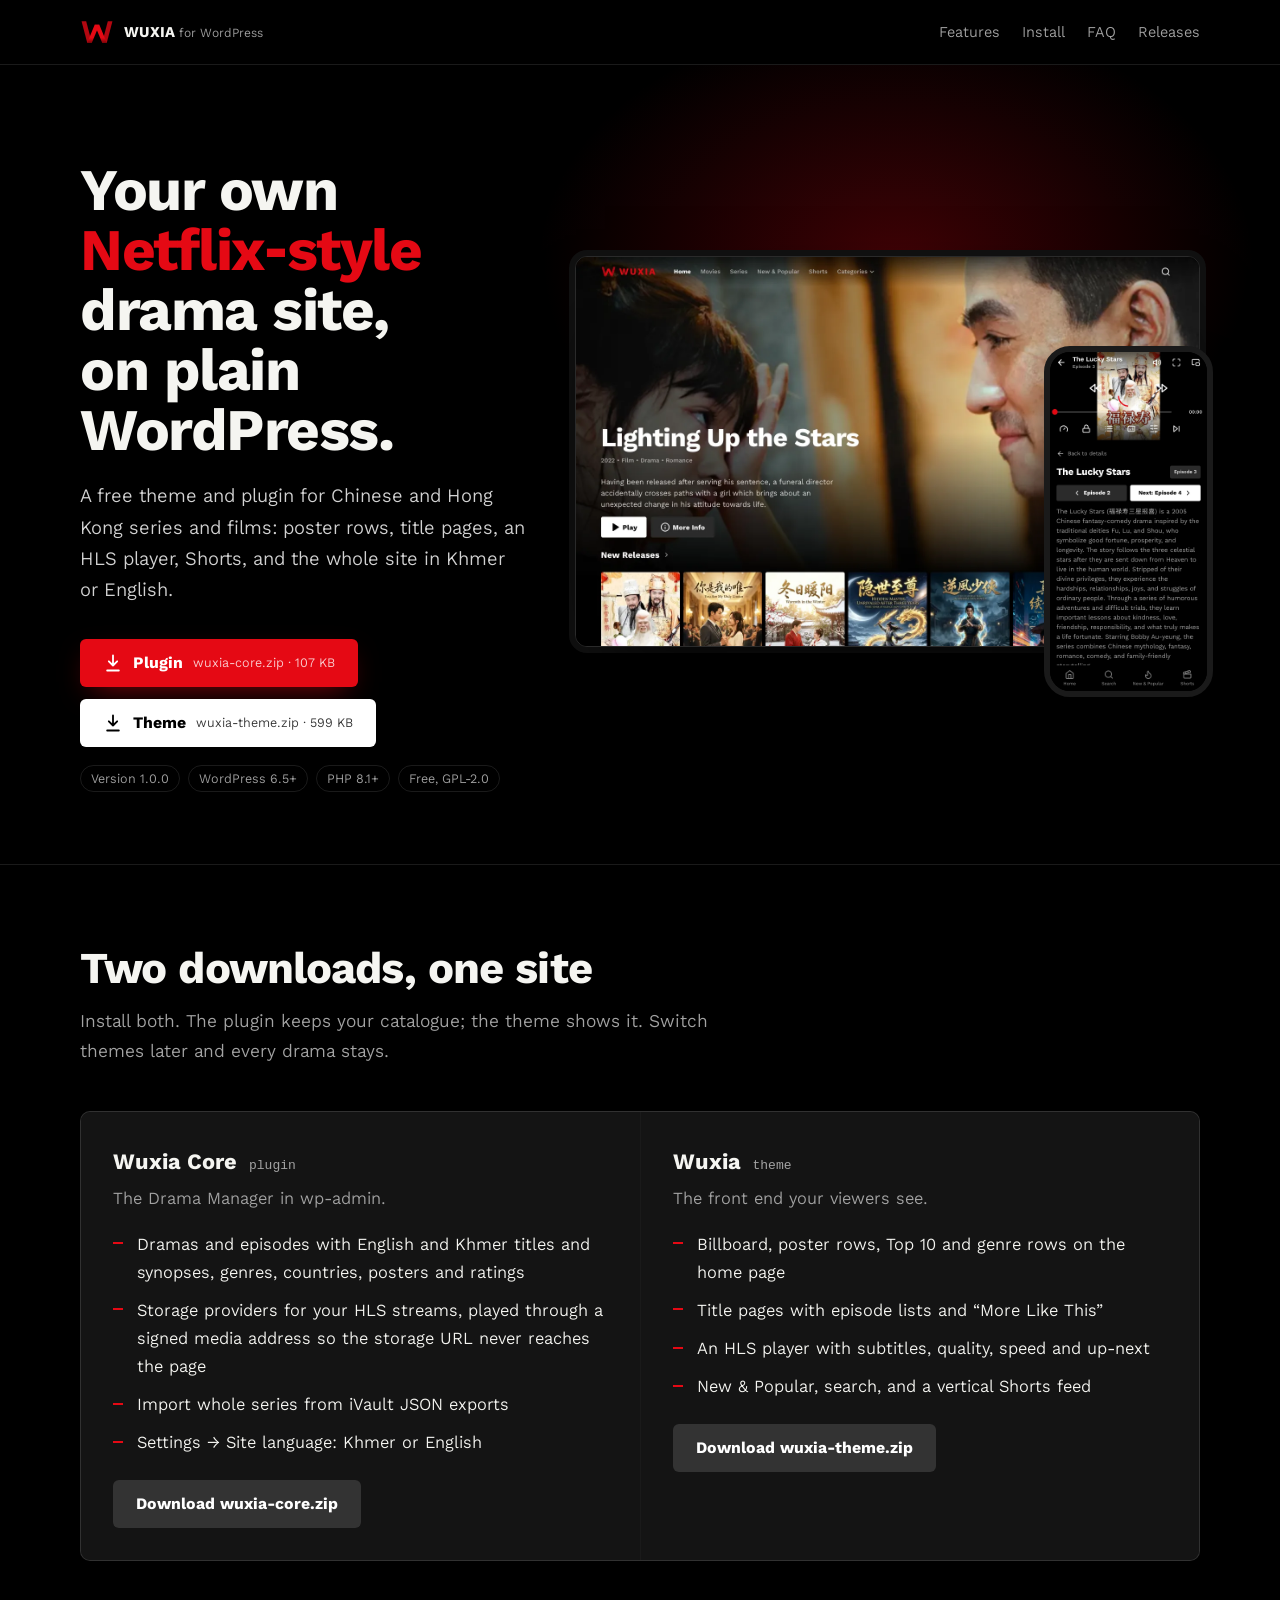
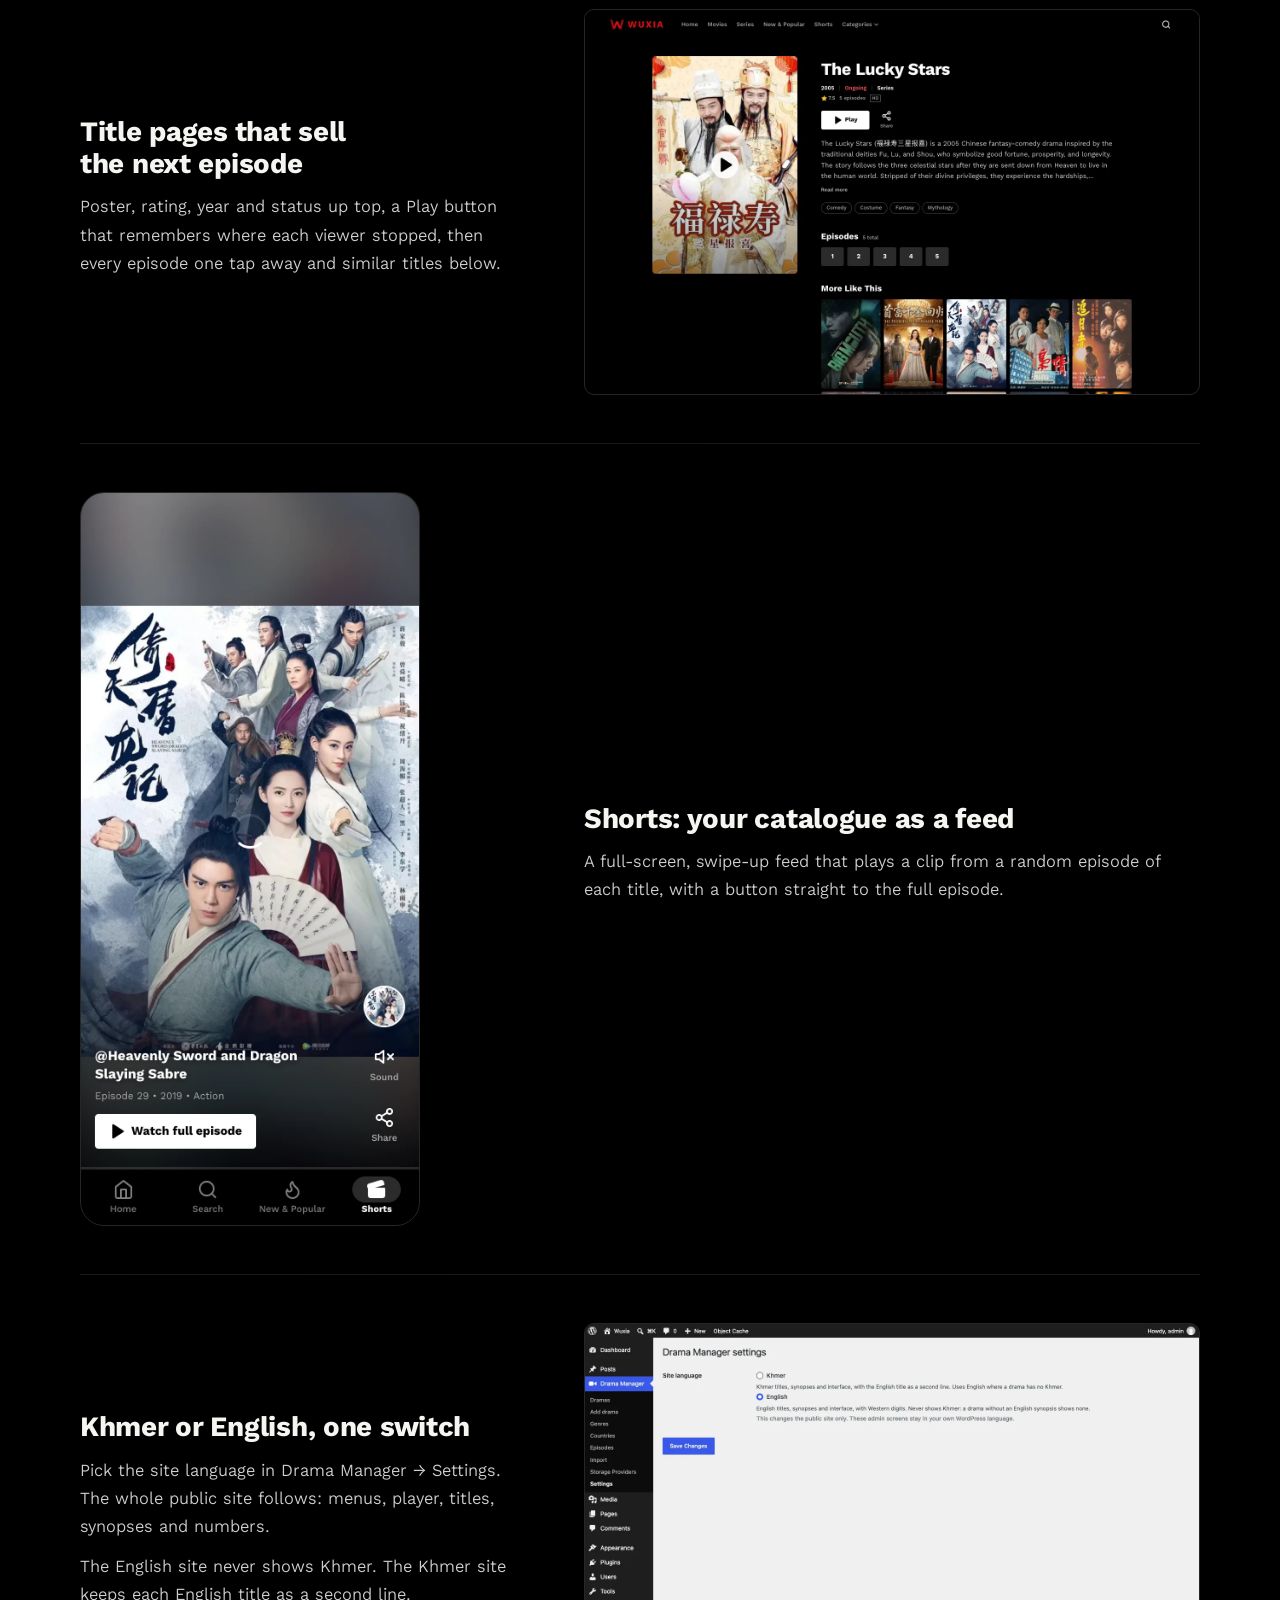
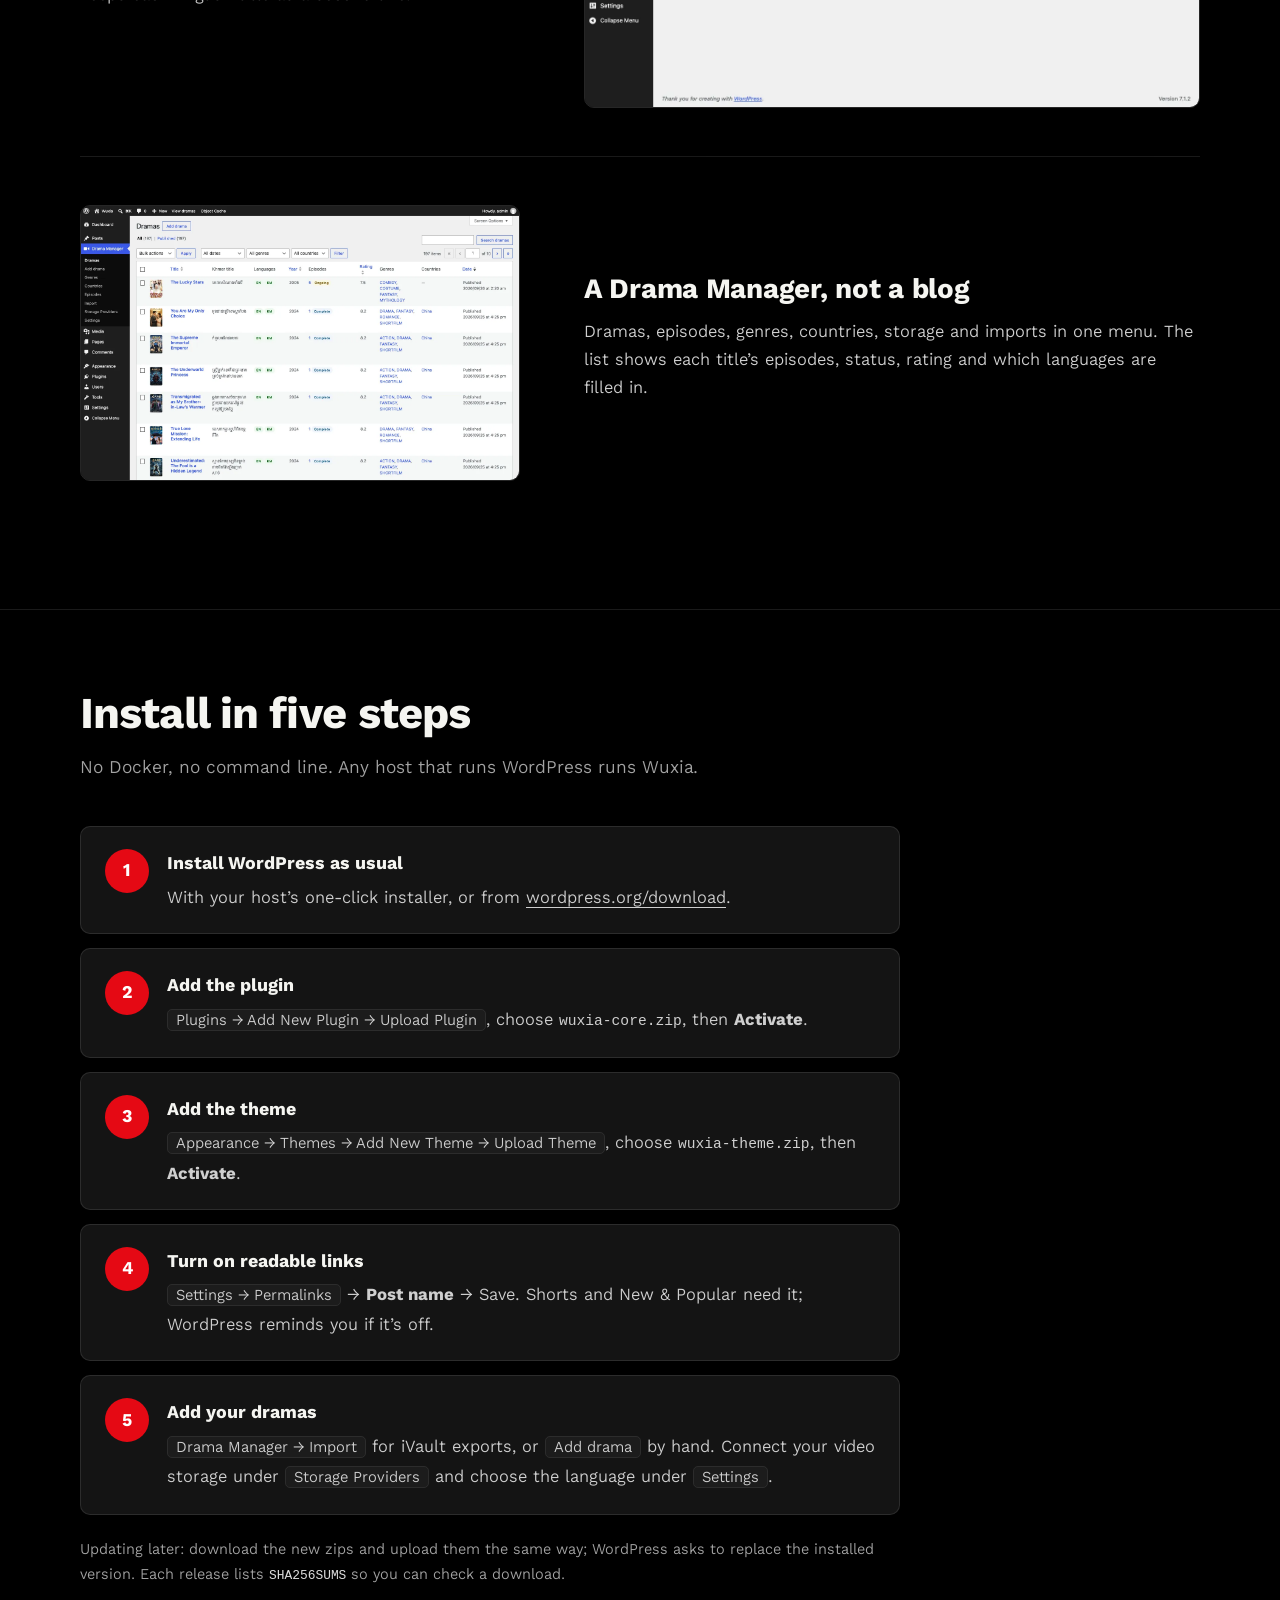
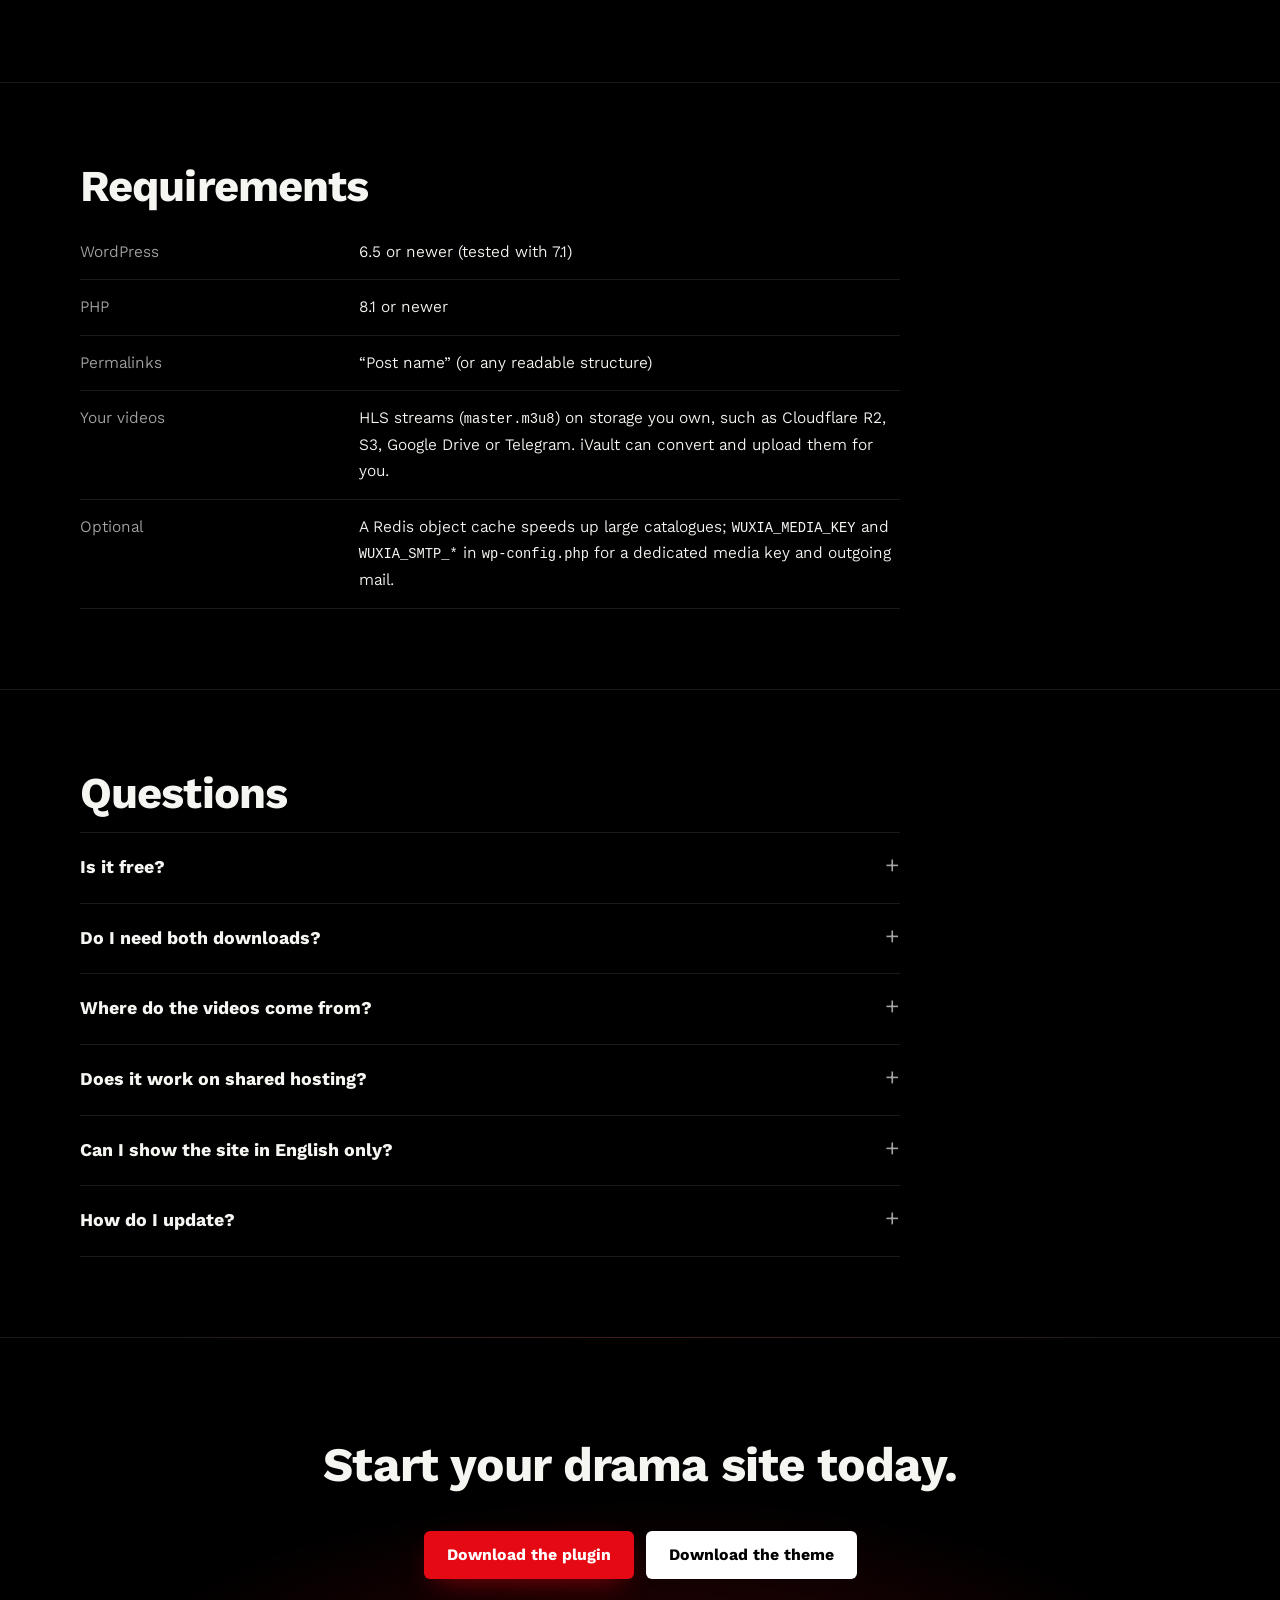
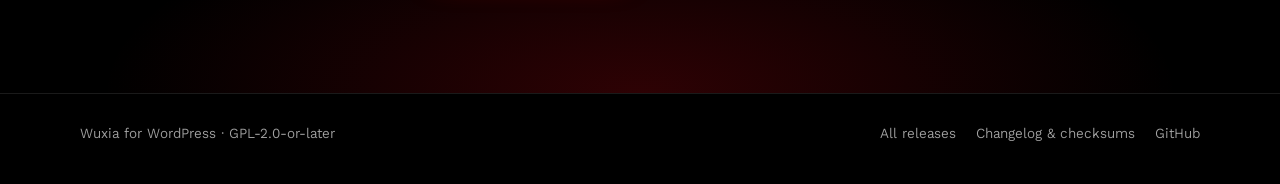
==== index.html @ b103cc9f "Wuxia for WordPress: website and README A GitHub Pages site for downloading the Wuxia theme and the " ====
<!doctype html>
<html lang="en">
<head>
  <meta charset="utf-8">
  <meta name="viewport" content="width=device-width, initial-scale=1">
  <title>Wuxia for WordPress: a Netflix-style drama site, free</title>
  <meta name="description" content="A free WordPress theme and plugin for a Netflix-style site of Chinese and Hong Kong series and films: poster rows, title pages, an HLS player, Shorts, and Khmer or English. Install WordPress as usual, upload two zips.">
  <link rel="canonical" href="https://wuxia-kh.github.io/wuxia-press-published-/">
  <link rel="icon" href="favicon.svg" type="image/svg+xml">
  <meta name="theme-color" content="#000000">
  <meta property="og:type" content="website">
  <meta property="og:title" content="Wuxia for WordPress">
  <meta property="og:description" content="A free theme and plugin for a Netflix-style drama site on plain WordPress, in Khmer or English.">
  <meta property="og:url" content="https://wuxia-kh.github.io/wuxia-press-published-/">
  <meta property="og:image" content="https://wuxia-kh.github.io/wuxia-press-published-/assets/img/og.png">
  <meta property="og:image:width" content="1200">
  <meta property="og:image:height" content="630">
  <meta name="twitter:card" content="summary_large_image">
  <link rel="preload" href="assets/fonts/KantumruyPro-Variable.ttf" as="font" type="font/ttf" crossorigin>
  <link rel="stylesheet" href="assets/site.css">
</head>
<body>
  <header class="top">
    <div class="wrap">
      <a class="brand" href="./"><img src="assets/img/mark.svg" alt="" width="34" height="26"><span>WUXIA <small>for WordPress</small></span></a>
      <nav class="menu" aria-label="Page">
        <a class="wide" href="#features">Features</a>
        <a href="#install">Install</a>
        <a class="wide" href="#faq">FAQ</a>
        <a href="https://github.com/Wuxia-KH/wuxia-press-published-/releases">Releases</a>
      </nav>
    </div>
  </header>

  <main>
    <section class="hero">
      <div class="wrap">
        <div>
          <h1>Your own <em>Netflix‑style</em> drama site, on plain WordPress.</h1>
          <p class="lede">A free theme and plugin for Chinese and Hong Kong series and films: poster rows, title pages, an HLS player, Shorts, and the whole site in Khmer or English.</p>
          <div class="downloads">
            <a class="btn btn-red" href="https://github.com/Wuxia-KH/wuxia-press-published-/releases/latest/download/wuxia-core.zip">
              <svg viewBox="0 0 24 24" fill="none" stroke="currentColor" stroke-width="2.2" stroke-linecap="round" stroke-linejoin="round" aria-hidden="true"><path d="M12 3v12m-5-5 5 5 5-5M5 21h14"/></svg>
              Plugin <small>wuxia-core.zip · 107 KB</small>
            </a>
            <a class="btn btn-white" href="https://github.com/Wuxia-KH/wuxia-press-published-/releases/latest/download/wuxia-theme.zip">
              <svg viewBox="0 0 24 24" fill="none" stroke="currentColor" stroke-width="2.2" stroke-linecap="round" stroke-linejoin="round" aria-hidden="true"><path d="M12 3v12m-5-5 5 5 5-5M5 21h14"/></svg>
              Theme <small>wuxia-theme.zip · 599 KB</small>
            </a>
          </div>
          <ul class="facts">
            <li>Version 1.0.0</li>
            <li>WordPress 6.5+</li>
            <li>PHP 8.1+</li>
            <li>Free, GPL-2.0</li>
          </ul>
        </div>
        <div class="stage">
          <div class="screen"><img src="assets/img/home.webp" width="1440" height="900" alt="The Wuxia home page: a billboard for Lighting Up the Stars above a row of new releases."></div>
          <div class="phone"><img src="assets/img/watch.webp" width="780" height="1688" alt="The episode page on a phone: the player, Episode 3, and next-episode buttons."></div>
        </div>
      </div>
    </section>

    <section class="section" id="features">
      <div class="wrap">
        <h2>Two downloads, one site</h2>
        <p class="intro">Install both. The plugin keeps your catalogue; the theme shows it. Switch themes later and every drama stays.</p>
        <div class="box">
          <div class="pkg">
            <h3>Wuxia Core <code>plugin</code></h3>
            <p>The Drama Manager in wp-admin.</p>
            <ul>
              <li>Dramas and episodes with English and Khmer titles and synopses, genres, countries, posters and ratings</li>
              <li>Storage providers for your HLS streams, played through a signed media address so the storage URL never reaches the page</li>
              <li>Import whole series from iVault JSON exports</li>
              <li>Settings → Site language: Khmer or English</li>
            </ul>
            <a class="btn btn-ghost" href="https://github.com/Wuxia-KH/wuxia-press-published-/releases/latest/download/wuxia-core.zip">Download wuxia-core.zip</a>
          </div>
          <div class="pkg">
            <h3>Wuxia <code>theme</code></h3>
            <p>The front end your viewers see.</p>
            <ul>
              <li>Billboard, poster rows, Top 10 and genre rows on the home page</li>
              <li>Title pages with episode lists and “More Like This”</li>
              <li>An HLS player with subtitles, quality, speed and up-next</li>
              <li>New &amp; Popular, search, and a vertical Shorts feed</li>
            </ul>
            <a class="btn btn-ghost" href="https://github.com/Wuxia-KH/wuxia-press-published-/releases/latest/download/wuxia-theme.zip">Download wuxia-theme.zip</a>
          </div>
        </div>

        <div class="feature">
          <div>
            <h3>Title pages that sell the next episode</h3>
            <p>Poster, rating, year and status up top, a Play button that remembers where each viewer stopped, then every episode one tap away and similar titles below.</p>
          </div>
          <figure class="shot" style="margin:0"><img src="assets/img/title.webp" width="1440" height="900" loading="lazy" alt="A title page for The Lucky Stars: poster, Play, synopsis, genre tags and five episodes."></figure>
        </div>

        <div class="feature flip">
          <div>
            <h3>Shorts: your catalogue as a feed</h3>
            <p>A full-screen, swipe-up feed that plays a clip from a random episode of each title, with a button straight to the full episode.</p>
          </div>
          <figure class="shot tall" style="margin:0"><img src="assets/img/shorts.webp" width="780" height="1688" loading="lazy" alt="The Shorts feed on a phone, playing Heavenly Sword and Dragon Slaying Sabre, Episode 29."></figure>
        </div>

        <div class="feature">
          <div>
            <h3>Khmer or English, one switch</h3>
            <p>Pick the site language in Drama Manager → Settings. The whole public site follows: menus, player, titles, synopses and numbers.</p>
            <p>The English site never shows Khmer. The Khmer site keeps each English title as a second line.</p>
          </div>
          <figure class="shot" style="margin:0"><img src="assets/img/admin-settings.webp" width="1440" height="900" loading="lazy" alt="Drama Manager settings with a Site language choice of Khmer or English."></figure>
        </div>

        <div class="feature flip">
          <div>
            <h3>A Drama Manager, not a blog</h3>
            <p>Dramas, episodes, genres, countries, storage and imports in one menu. The list shows each title’s episodes, status, rating and which languages are filled in.</p>
          </div>
          <figure class="shot" style="margin:0"><img src="assets/img/admin-dramas.webp" width="1440" height="900" loading="lazy" alt="The Dramas list in wp-admin with posters, Khmer titles, language badges, episode counts and genres."></figure>
        </div>
      </div>
    </section>

    <section class="section" id="install">
      <div class="wrap">
        <h2>Install in five steps</h2>
        <p class="intro">No Docker, no command line. Any host that runs WordPress runs Wuxia.</p>
        <ol class="steps">
          <li><b>Install WordPress as usual</b><p>With your host’s one-click installer, or from <a href="https://wordpress.org/download/">wordpress.org/download</a>.</p></li>
          <li><b>Add the plugin</b><p><span class="path">Plugins → Add New Plugin → Upload Plugin</span>, choose <code>wuxia-core.zip</code>, then <strong>Activate</strong>.</p></li>
          <li><b>Add the theme</b><p><span class="path">Appearance → Themes → Add New Theme → Upload Theme</span>, choose <code>wuxia-theme.zip</code>, then <strong>Activate</strong>.</p></li>
          <li><b>Turn on readable links</b><p><span class="path">Settings → Permalinks</span> → <strong>Post name</strong> → Save. Shorts and New &amp; Popular need it; WordPress reminds you if it’s off.</p></li>
          <li><b>Add your dramas</b><p><span class="path">Drama Manager → Import</span> for iVault exports, or <span class="path">Add drama</span> by hand. Connect your video storage under <span class="path">Storage Providers</span> and choose the language under <span class="path">Settings</span>.</p></li>
        </ol>
        <p class="note">Updating later: download the new zips and upload them the same way; WordPress asks to replace the installed version. Each release lists <code>SHA256SUMS</code> so you can check a download.</p>
      </div>
    </section>

    <section class="section">
      <div class="wrap">
        <h2>Requirements</h2>
        <table class="reqs">
          <tr><th scope="row">WordPress</th><td>6.5 or newer (tested with 7.1)</td></tr>
          <tr><th scope="row">PHP</th><td>8.1 or newer</td></tr>
          <tr><th scope="row">Permalinks</th><td>“Post name” (or any readable structure)</td></tr>
          <tr><th scope="row">Your videos</th><td>HLS streams (<code>master.m3u8</code>) on storage you own, such as Cloudflare R2, S3, Google Drive or Telegram. iVault can convert and upload them for you.</td></tr>
          <tr><th scope="row">Optional</th><td>A Redis object cache speeds up large catalogues; <code>WUXIA_MEDIA_KEY</code> and <code>WUXIA_SMTP_*</code> in <code>wp-config.php</code> for a dedicated media key and outgoing mail.</td></tr>
        </table>
      </div>
    </section>

    <section class="section" id="faq">
      <div class="wrap">
        <h2>Questions</h2>
        <div class="faq">
          <details>
            <summary>Is it free?</summary>
            <div class="a"><p>Yes. The theme and plugin are free software under the GPL, version 2 or later, like WordPress itself. Use them on as many sites as you like.</p></div>
          </details>
          <details>
            <summary>Do I need both downloads?</summary>
            <div class="a"><p>Yes. The plugin holds your dramas and episodes; the theme displays them. The theme runs without the plugin but has nothing to show, and it tells you so in wp-admin.</p></div>
          </details>
          <details>
            <summary>Where do the videos come from?</summary>
            <div class="a"><p>From your own storage. Each episode points at an HLS stream (<code>master.m3u8</code>). The iVault desktop app converts video files and uploads them to R2, S3, Google Drive, Telegram and more, then exports JSON the plugin imports.</p></div>
          </details>
          <details>
            <summary>Does it work on shared hosting?</summary>
            <div class="a"><p>Yes. It was tested on a fresh, standard WordPress 7.1 with no extra configuration: install, import and every page in Khmer and English.</p></div>
          </details>
          <details>
            <summary>Can I show the site in English only?</summary>
            <div class="a"><p>Yes. Choose English in Drama Manager → Settings. Titles and synopses come from each drama’s English fields, and no Khmer is shown anywhere on the public site.</p></div>
          </details>
          <details>
            <summary>How do I update?</summary>
            <div class="a"><p>Download the latest zips from this page and upload them again; WordPress offers to replace the current version. Your dramas, episodes and settings stay.</p></div>
          </details>
        </div>
      </div>
    </section>

    <section class="final">
      <div class="wrap">
        <h2>Start your drama site today.</h2>
        <div class="downloads">
          <a class="btn btn-red" href="https://github.com/Wuxia-KH/wuxia-press-published-/releases/latest/download/wuxia-core.zip">Download the plugin</a>
          <a class="btn btn-white" href="https://github.com/Wuxia-KH/wuxia-press-published-/releases/latest/download/wuxia-theme.zip">Download the theme</a>
        </div>
      </div>
    </section>
  </main>

  <footer>
    <div class="wrap">
      <span>Wuxia for WordPress · GPL-2.0-or-later</span>
      <nav aria-label="Footer">
        <a href="https://github.com/Wuxia-KH/wuxia-press-published-/releases">All releases</a>
        <a href="https://github.com/Wuxia-KH/wuxia-press-published-/releases/latest">Changelog &amp; checksums</a>
        <a href="https://github.com/Wuxia-KH/wuxia-press-published-">GitHub</a>
      </nav>
    </div>
  </footer>
</body>
</html>
---- assets/site.css ----
/* Wuxia for WordPress. The theme's own world: black, Netflix red, the ribbon
   W, Kantumruy Pro. Tokens mirror wuxia-theme/tokens.css. */

@font-face {
  font-family: "Kantumruy Pro";
  src: url("fonts/KantumruyPro-Variable.ttf") format("truetype");
  font-weight: 100 900;
  font-display: swap;
}

:root {
  --bg: #000;
  --surface: #141414;
  --surface-2: #1c1c1c;
  --line: rgba(255, 255, 255, 0.1);
  --text: #f5f5f1;
  --muted: #a3a3a3;
  --red: #e50914;
  --red-deep: #b20710;
  --red-text: #ff4d55;
  --radius: 10px;
  --font: "Kantumruy Pro", system-ui, -apple-system, "Segoe UI", sans-serif;
  --mono: ui-monospace, SFMono-Regular, Menlo, Consolas, monospace;
  --ease-out: cubic-bezier(0.16, 1, 0.3, 1);
  color-scheme: dark;
}

*, *::before, *::after { box-sizing: border-box; }
html { -webkit-text-size-adjust: 100%; scroll-padding-top: 76px; scrollbar-color: #3a3a3a transparent; }
body { margin: 0; background: var(--bg); color: var(--text); font: 400 17px/1.65 var(--font); -webkit-font-smoothing: antialiased; }
::selection { background: rgba(229, 9, 20, 0.45); color: #fff; }
:focus-visible { outline: 2px solid #fff; outline-offset: 3px; border-radius: 4px; }
a { color: inherit; text-underline-offset: 4px; }
img { display: block; max-width: 100%; height: auto; }
h1, h2, h3 { text-wrap: balance; margin: 0; }
p { text-wrap: pretty; }
code, kbd { font-family: var(--mono); font-size: 0.86em; }
.tabular { font-variant-numeric: tabular-nums; }

.wrap { width: 100%; max-width: 1200px; margin: 0 auto; padding: 0 20px; }
@media (min-width: 900px) { .wrap { padding: 0 40px; } }

/* ---------- header ---------- */
.top {
  position: sticky; top: 0; z-index: 20;
  background: linear-gradient(to bottom, rgba(0, 0, 0, 0.92), rgba(0, 0, 0, 0.72));
  backdrop-filter: blur(10px);
  border-bottom: 1px solid var(--line);
}
.top .wrap { display: flex; align-items: center; gap: 28px; height: 64px; }
.brand { display: inline-flex; align-items: center; gap: 10px; text-decoration: none; font-weight: 700; letter-spacing: 0.02em; }
.brand img { width: 34px; height: 26px; }
.brand span { font-size: 15px; }
.brand small { font-weight: 400; color: var(--muted); letter-spacing: 0; }
.menu { display: flex; gap: 22px; margin-left: auto; font-size: 15px; }
.menu a { color: var(--muted); text-decoration: none; transition: color 150ms; }
.menu a:hover { color: var(--text); }
@media (max-width: 720px) { .menu .wide { display: none; } .brand small { display: none; } }

/* ---------- buttons ---------- */
.btn {
  display: inline-flex; align-items: center; gap: 10px;
  min-height: 48px; padding: 0 22px; border-radius: 6px;
  font: 700 16px/1 var(--font); text-decoration: none; white-space: nowrap;
  border: 1px solid transparent; transition: background-color 150ms, border-color 150ms, transform 150ms var(--ease-out);
}
.btn:active { transform: scale(0.98); }
.btn svg { width: 20px; height: 20px; flex: none; }
.btn-red { background: var(--red); color: #fff; box-shadow: 0 10px 30px -12px rgba(229, 9, 20, 0.7); }
.btn-red:hover { background: var(--red-deep); }
.btn-white { background: #fff; color: #000; }
.btn-white:hover { background: #d9d9d9; }
.btn-ghost { background: rgba(109, 109, 110, 0.35); color: #fff; }
.btn-ghost:hover { background: rgba(109, 109, 110, 0.55); }
.btn small { font-weight: 400; opacity: 0.8; font-size: 13px; }
@media (max-width: 480px) { .downloads .btn { flex: 1 1 100%; justify-content: center; } .btn small { display: none; } }
@media (max-width: 480px) { .steps li { grid-template-columns: 36px minmax(0, 1fr); padding: 18px; } .steps li::before { width: 36px; height: 36px; font-size: 16px; } }

/* ---------- hero ---------- */
.hero { position: relative; overflow: hidden; padding: 64px 0 40px; }
.hero::before {
  content: ""; position: absolute; inset: -20% -10% auto 30%; height: 90%;
  background: radial-gradient(closest-side, rgba(229, 9, 20, 0.28), transparent 70%);
  pointer-events: none;
}
.hero .wrap { position: relative; display: grid; gap: 48px; align-items: center; }
@media (min-width: 1000px) {
  .hero { padding: 96px 0 72px; }
  .hero .wrap { grid-template-columns: minmax(0, 5fr) minmax(0, 7fr); }
}
.hero h1 { font-size: clamp(38px, 4.6vw, 60px); line-height: 1.02; letter-spacing: -0.025em; font-weight: 800; margin-bottom: 20px; }
.hero h1 em { font-style: normal; color: var(--red); }
.lede { font-size: 19px; color: #d2d2d2; max-width: 44ch; margin: 0 0 32px; }
.downloads { display: flex; flex-wrap: wrap; gap: 12px; margin-bottom: 18px; }
.facts { display: flex; flex-wrap: wrap; gap: 8px; padding: 0; margin: 0; list-style: none; color: var(--muted); font-size: 13px; }
.facts li { padding: 2px 10px; border: 1px solid var(--line); border-radius: 999px; }

/* The product, framed: a laptop screen with a phone in front of it. */
.stage { position: relative; padding-bottom: 8%; }
.screen {
  border-radius: 12px; overflow: hidden; border: 1px solid #2a2a2a; background: #000;
  box-shadow: 0 40px 80px -30px rgba(0, 0, 0, 0.9), 0 0 0 6px #111;
}
.screen img { width: 100%; aspect-ratio: 16 / 10; object-fit: cover; object-position: top; }
.phone {
  position: absolute; right: -2%; bottom: 0; width: 27%;
  border-radius: 26px; overflow: hidden; border: 6px solid #1a1a1a; background: #000;
  box-shadow: 0 30px 60px -20px rgba(0, 0, 0, 0.95);
}
.phone img { width: 100%; aspect-ratio: 390 / 844; object-fit: cover; object-position: top; }
@media (prefers-reduced-motion: no-preference) {
  .stage .screen { animation: rise 900ms var(--ease-out) both; }
  .stage .phone { animation: rise 900ms 180ms var(--ease-out) both; }
  @keyframes rise { from { opacity: 0; transform: translateY(24px); } to { opacity: 1; transform: none; } }
}

/* ---------- sections ---------- */
.section { padding: 80px 0; border-top: 1px solid var(--line); }
.section h2 { font-size: clamp(30px, 3.6vw, 44px); line-height: 1.1; letter-spacing: -0.02em; font-weight: 800; margin-bottom: 14px; }
.section .intro { color: var(--muted); font-size: 18px; max-width: 60ch; margin: 0 0 44px; }

/* What you download: two packages, side by side, as lists. */
.box { display: grid; gap: 1px; background: var(--line); border: 1px solid var(--line); border-radius: var(--radius); overflow: hidden; }
@media (min-width: 860px) { .box { grid-template-columns: 1fr 1fr; } }
.pkg { background: var(--surface); padding: 32px; }
.pkg h3 { display: flex; align-items: baseline; gap: 12px; font-size: 22px; font-weight: 700; margin-bottom: 4px; }
.pkg h3 code { font-size: 13px; color: var(--muted); font-weight: 400; }
.pkg > p { color: var(--muted); margin: 0 0 18px; }
.pkg ul { margin: 0 0 24px; padding: 0; list-style: none; display: grid; gap: 10px; }
.pkg li { position: relative; padding-left: 24px; }
.pkg li::before { content: ""; position: absolute; left: 0; top: 0.72em; width: 10px; height: 2px; background: var(--red); }

/* Feature rows: text beside a real screenshot, alternating. */
.feature { display: grid; gap: 36px; align-items: center; padding: 48px 0; }
.feature + .feature { border-top: 1px solid var(--line); }
@media (min-width: 900px) {
  .feature { grid-template-columns: minmax(0, 5fr) minmax(0, 7fr); gap: 64px; }
  .feature.flip > :first-child { order: 2; }
}
.feature h3 { font-size: 28px; line-height: 1.15; font-weight: 800; letter-spacing: -0.01em; margin-bottom: 12px; }
.feature p { color: #cfcfcf; margin: 0 0 12px; }
.feature .shot { border-radius: var(--radius); overflow: hidden; border: 1px solid #262626; background: var(--surface); box-shadow: 0 30px 60px -30px rgba(0, 0, 0, 0.9); }
.feature .shot img { width: 100%; }
.feature .shot.tall { max-width: 340px; margin: 0 auto; border-radius: 24px; }

/* Install: the order matters, so the steps are numbered. */
.steps { list-style: none; margin: 0; padding: 0; counter-reset: step; display: grid; gap: 14px; max-width: 820px; }
.steps li {
  counter-increment: step; position: relative;
  display: grid; grid-template-columns: 44px minmax(0, 1fr); gap: 4px 18px;
  padding: 22px 24px; background: var(--surface); border: 1px solid var(--line); border-radius: var(--radius);
}
.steps li::before {
  content: counter(step); grid-row: span 2;
  display: grid; place-items: center; width: 44px; height: 44px; border-radius: 50%;
  background: var(--red); color: #fff; font-weight: 800; font-size: 18px;
}
.steps b { font-size: 18px; }
.steps p { margin: 0; color: #cfcfcf; }
.path { display: inline; padding: 1px 8px; border-radius: 5px; background: var(--surface-2); border: 1px solid #2c2c2c; font-size: 0.9em; -webkit-box-decoration-break: clone; box-decoration-break: clone; line-height: 1.9; }
.note { margin-top: 22px; color: var(--muted); font-size: 15px; max-width: 820px; }
.note code { color: #ddd; }

/* Requirements */
.reqs { width: 100%; max-width: 820px; border-collapse: collapse; font-size: 16px; }
.reqs th, .reqs td { text-align: left; padding: 14px 0; border-bottom: 1px solid var(--line); vertical-align: top; }
.reqs th { width: 34%; color: var(--muted); font-weight: 400; padding-right: 24px; }

/* FAQ */
.faq { max-width: 820px; border-top: 1px solid var(--line); }
.faq details { border-bottom: 1px solid var(--line); }
.faq summary { display: flex; justify-content: space-between; gap: 20px; padding: 20px 0; font-size: 18px; font-weight: 700; cursor: pointer; list-style: none; }
.faq summary::-webkit-details-marker { display: none; }
.faq summary::after { content: "+"; color: var(--muted); font-weight: 400; font-size: 24px; line-height: 1; transition: transform 200ms var(--ease-out); }
.faq details[open] summary::after { transform: rotate(45deg); }
.faq .a { padding: 0 0 22px; color: #cfcfcf; max-width: 68ch; }
.faq .a p { margin: 0 0 10px; }

/* Final call */
.final { padding: 88px 0 96px; border-top: 1px solid var(--line); text-align: center; background: radial-gradient(60% 80% at 50% 100%, rgba(229, 9, 20, 0.2), transparent 70%); }
.final h2 { font-size: clamp(30px, 4vw, 48px); font-weight: 800; letter-spacing: -0.02em; margin-bottom: 26px; }
.final .downloads { justify-content: center; }

footer { border-top: 1px solid var(--line); padding: 28px 0 40px; color: var(--muted); font-size: 14px; }
footer .wrap { display: flex; flex-wrap: wrap; gap: 12px 28px; justify-content: space-between; }
footer nav { display: flex; flex-wrap: wrap; gap: 20px; }
footer a { text-decoration: none; }
footer a:hover { color: var(--text); }
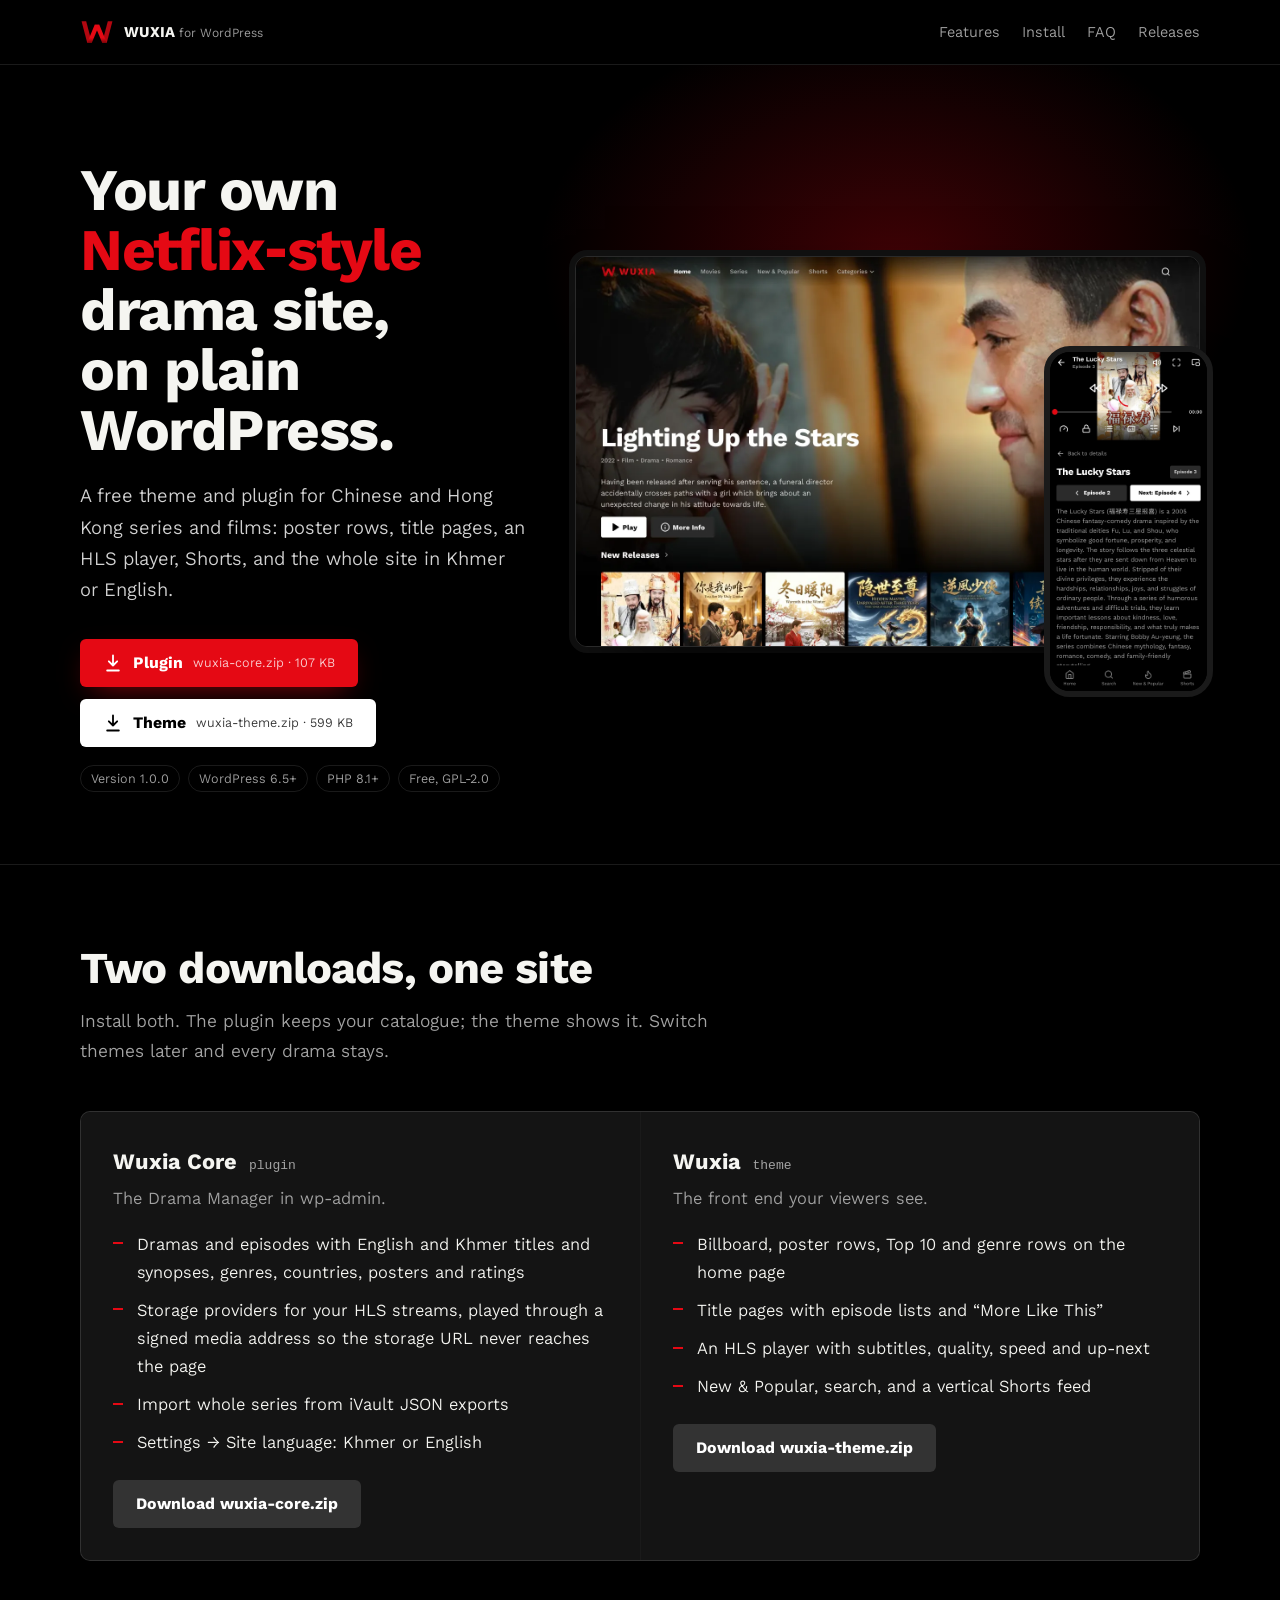
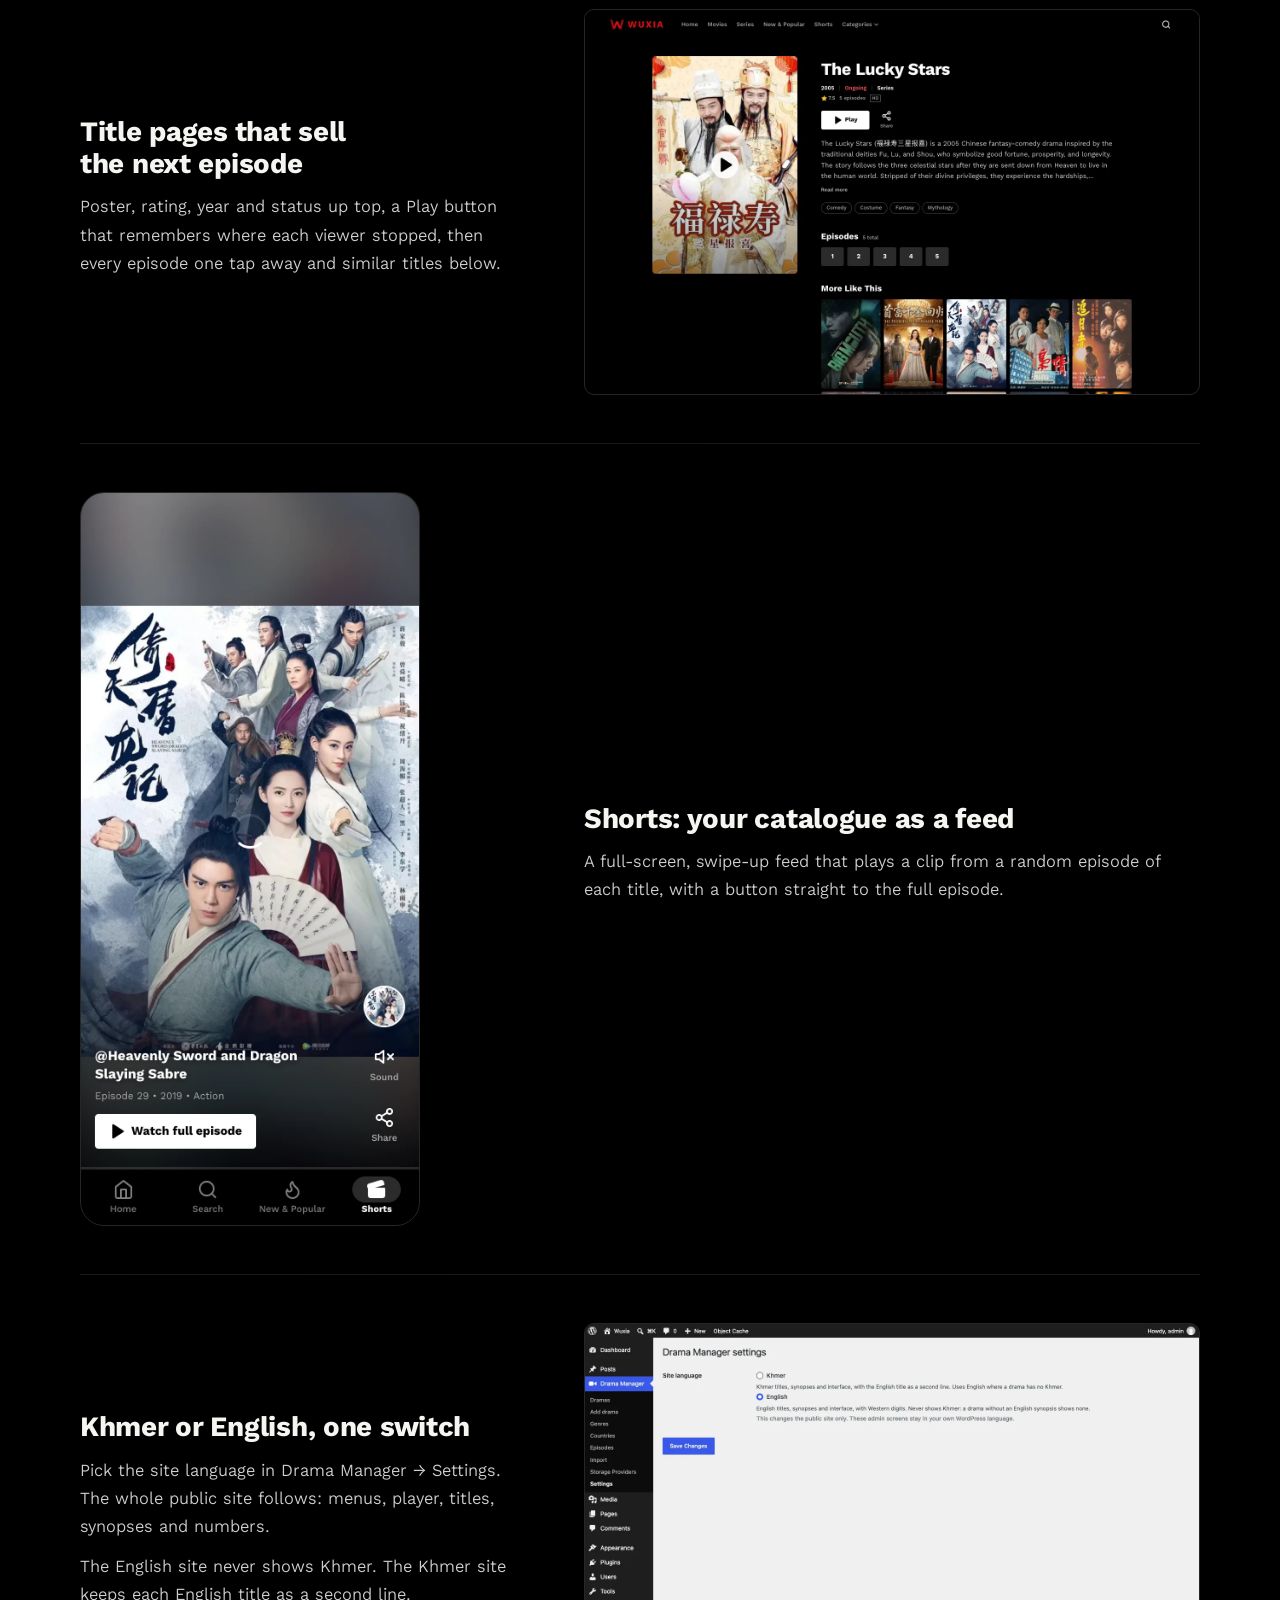
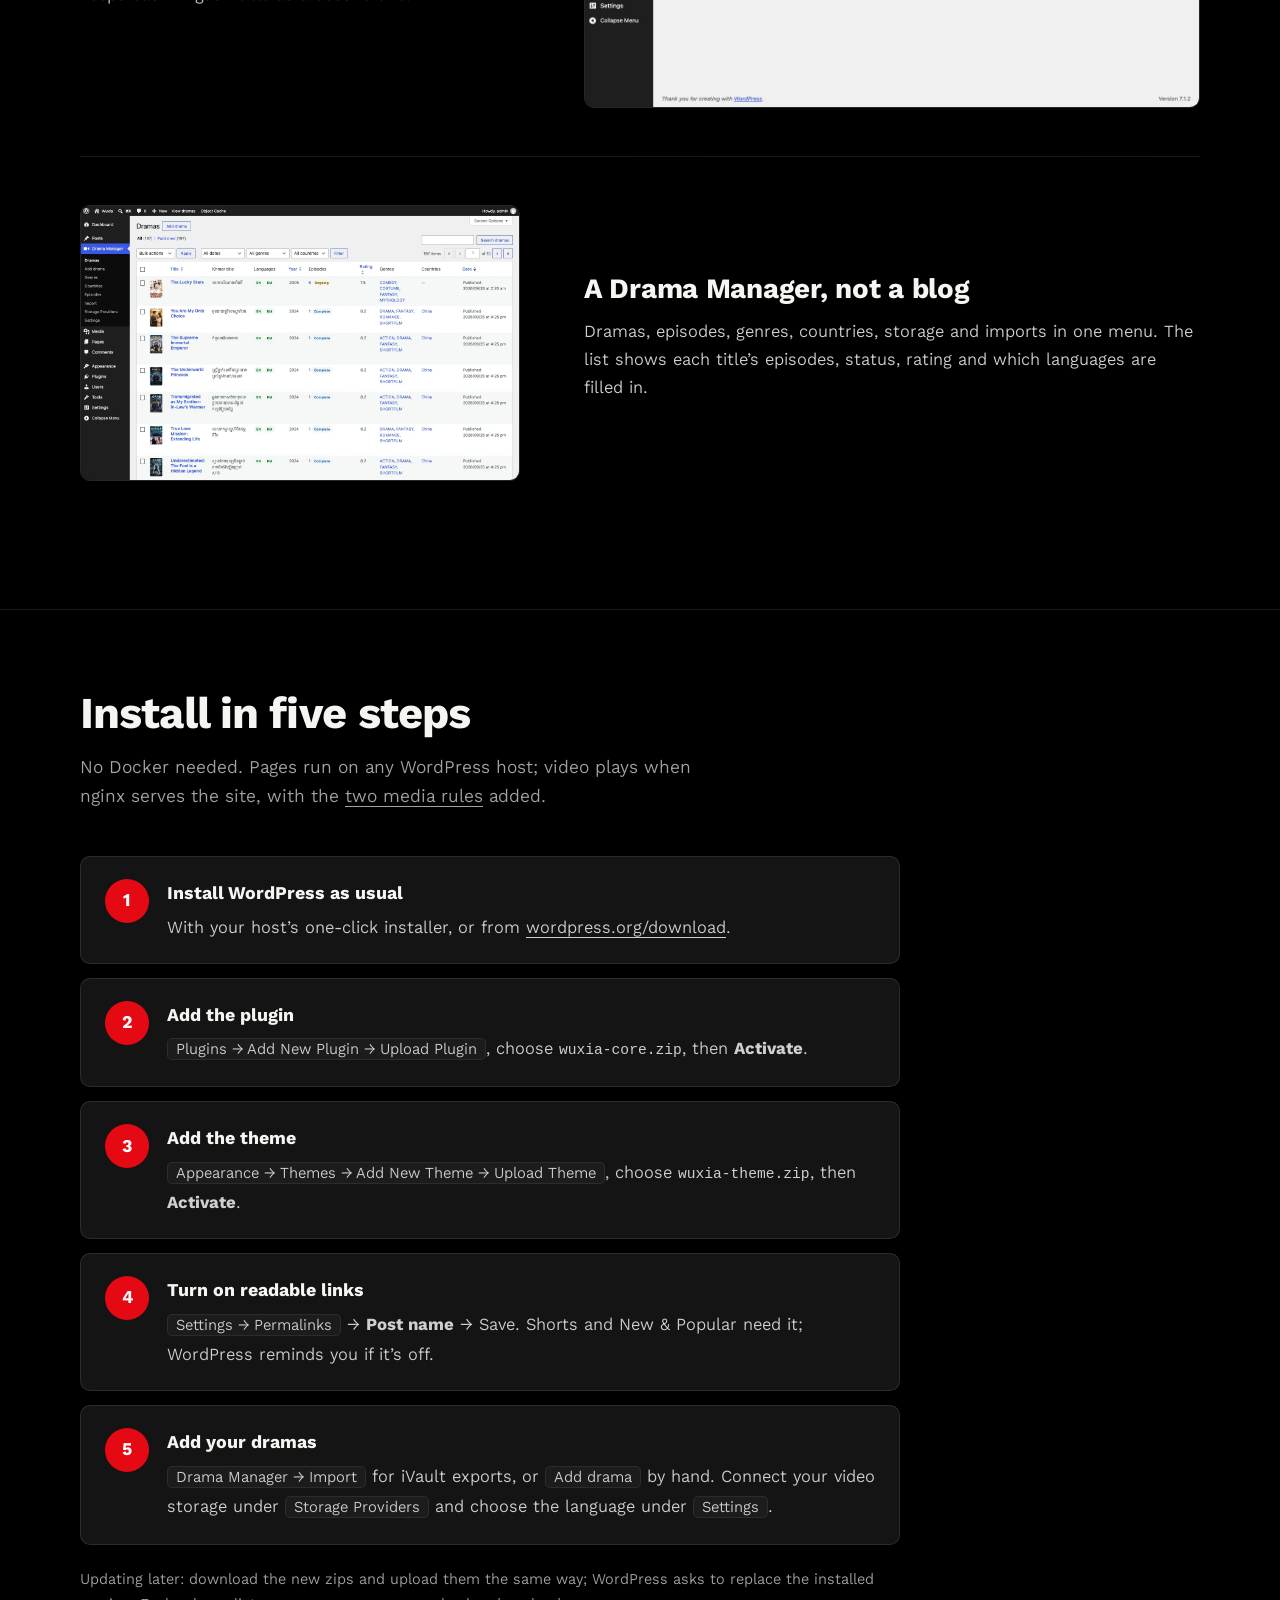
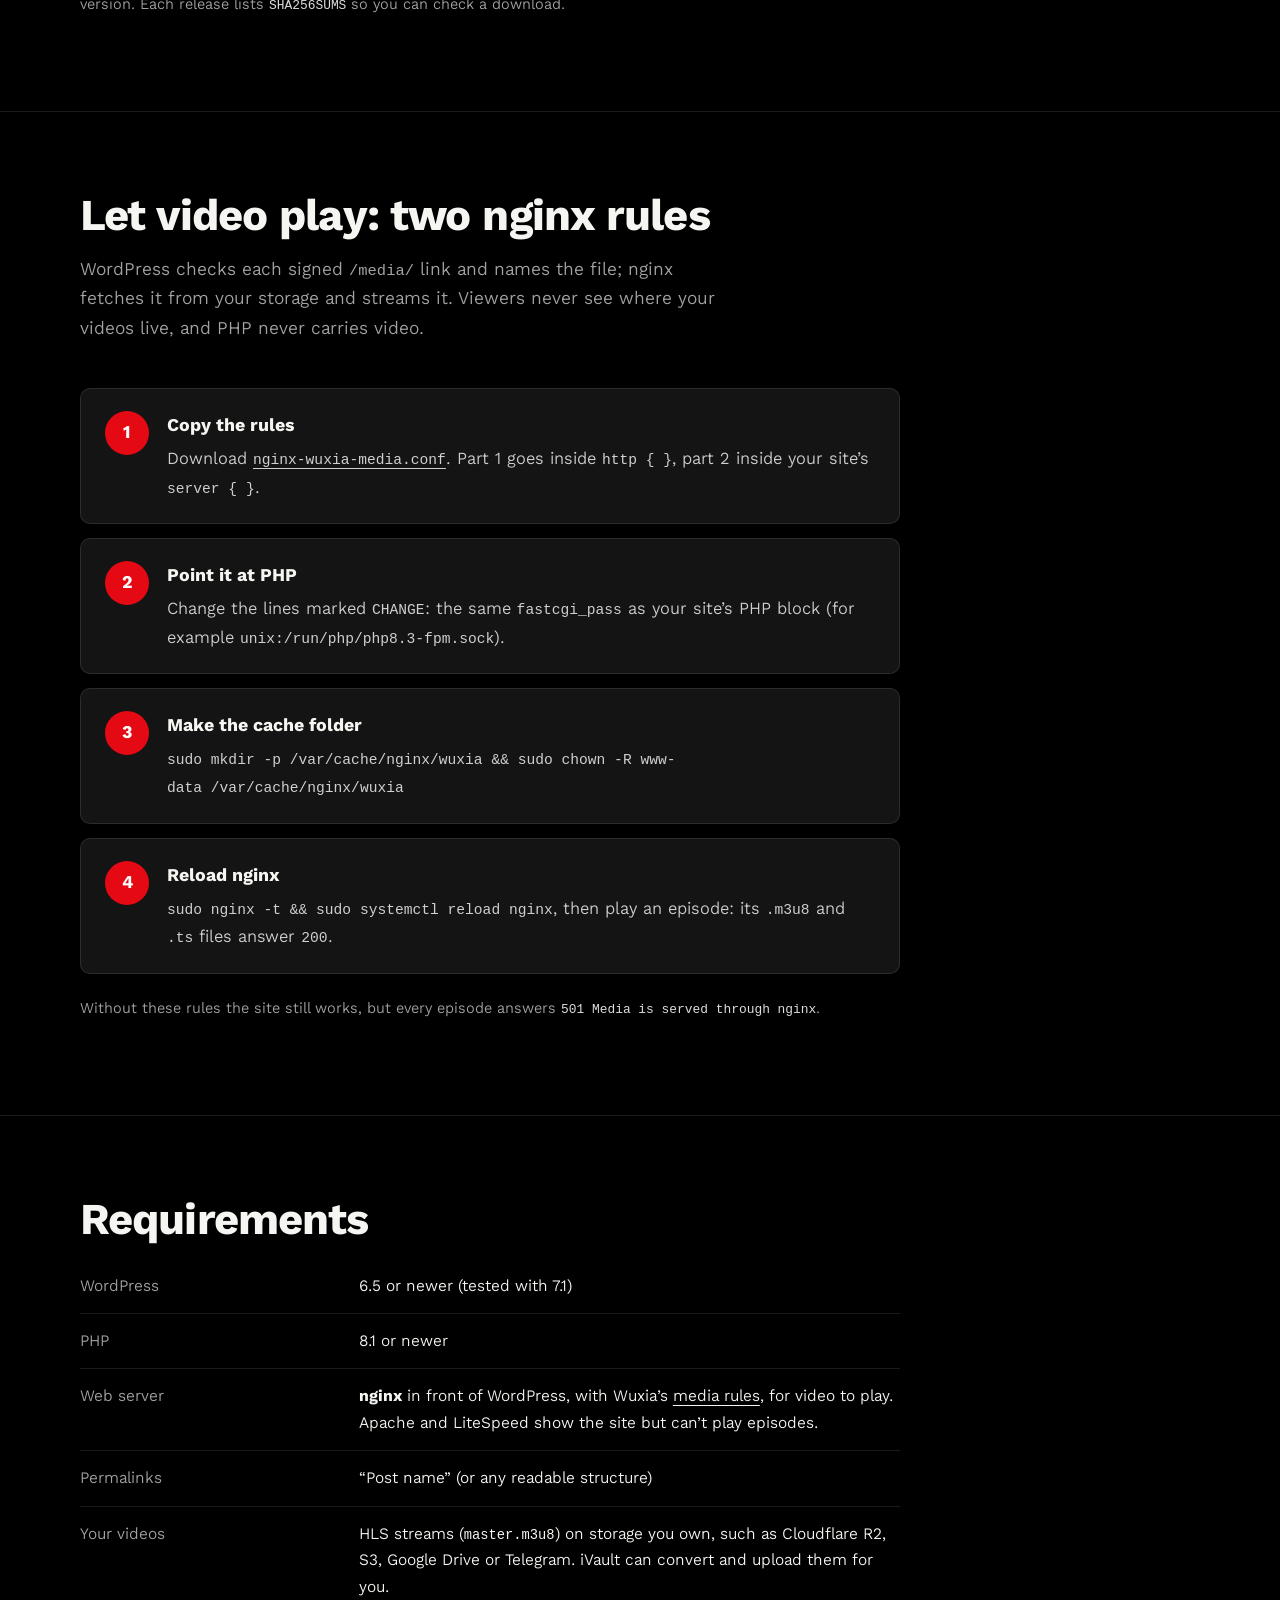
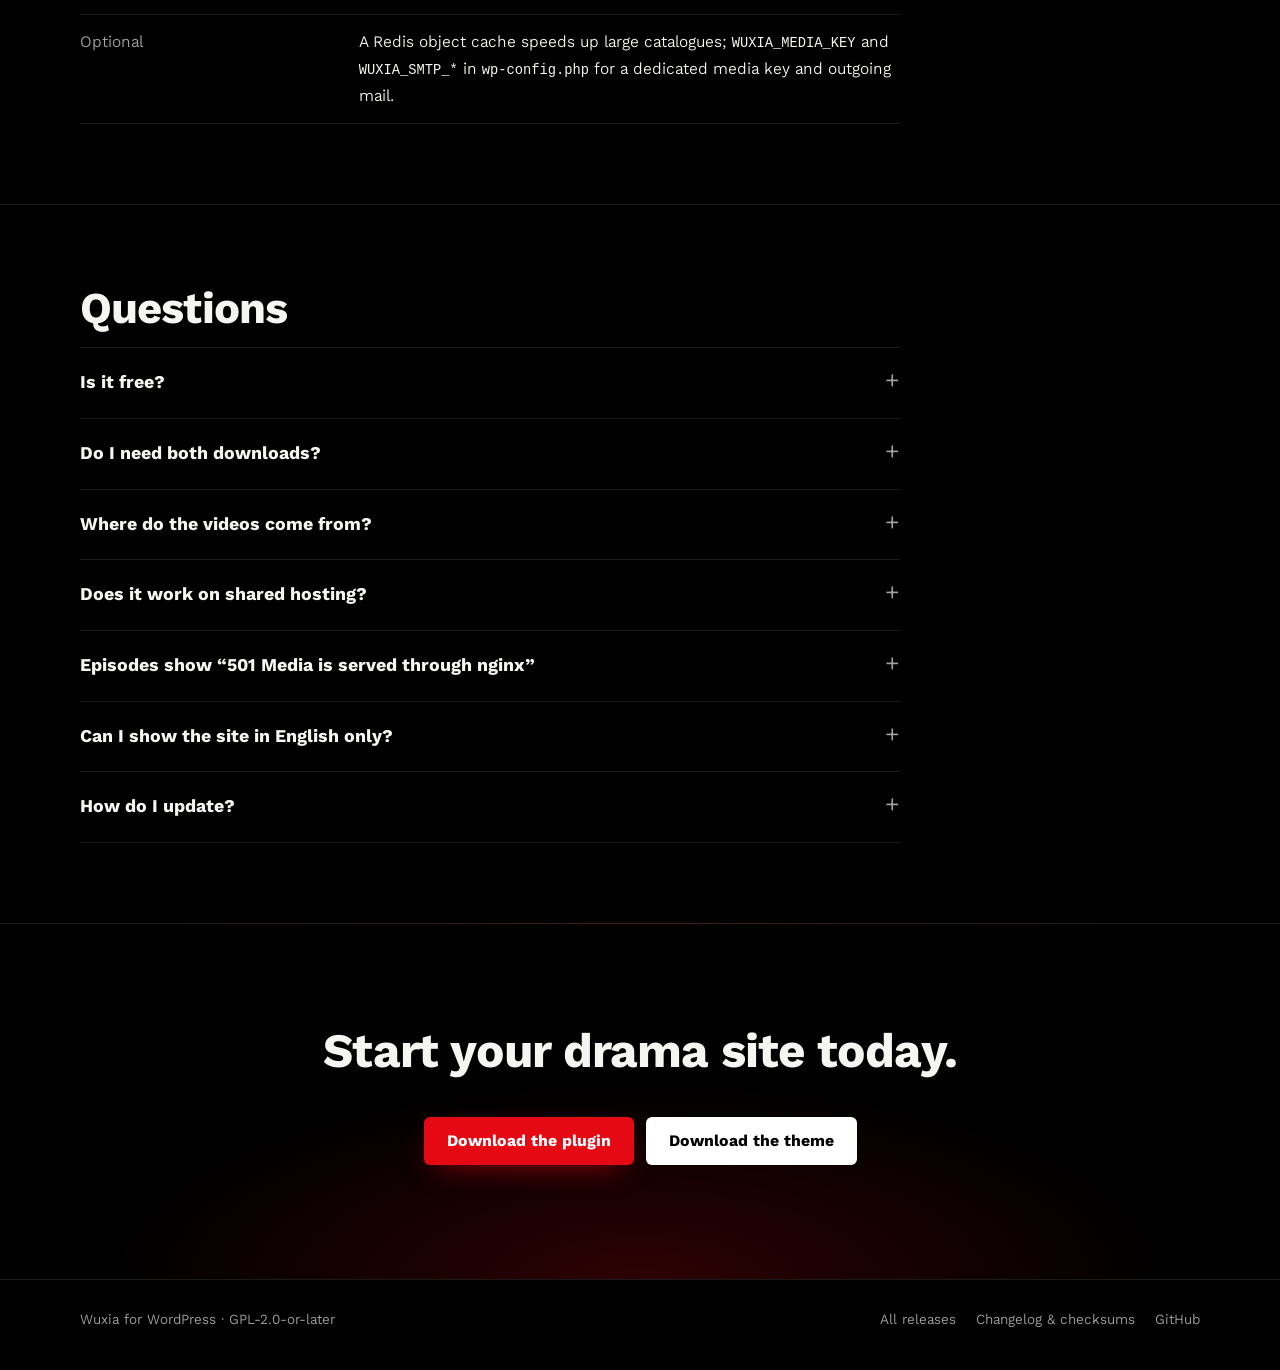
==== commit 5611fddd: "Video playback needs nginx: say so, and ship the rules The site and README said any WordPress host r" ====
--- a/index.html
+++ b/index.html
@@ -16,10 +16,18 @@
   <meta property="og:image:width" content="1200">
   <meta property="og:image:height" content="630">
   <meta name="twitter:card" content="summary_large_image">
+  <script src="assets/intro.js?v=14f276ac"></script>
   <link rel="preload" href="assets/fonts/KantumruyPro-Variable.ttf" as="font" type="font/ttf" crossorigin>
-  <link rel="stylesheet" href="assets/site.css">
+  <link rel="stylesheet" href="assets/site.css?v=d0bdaf48">
 </head>
 <body>
+  <div class="brand-intro" aria-hidden="true">
+    <div class="bi-stage">
+      <div class="bi-glow"></div>
+      <svg class="bi-mark" viewBox="0 0 132 100" aria-hidden="true" focusable="false"><defs><linearGradient id="bi-fold" x1="0" y1="0" x2="0" y2="1"><stop offset="0" stop-color="#E50914"/><stop offset="0.72" stop-color="#E50914"/><stop offset="1" stop-color="#7A0308"/></linearGradient></defs><polygon class="s s1" fill="#B20710" points="6,8 24,8 46,92 28,92"/><polygon class="s s4" fill="#B20710" points="108,8 126,8 104,92 86,92"/><polygon class="s s2" fill="url(#bi-fold)" points="28,92 46,92 75,22 57,22"/><polygon class="s s3" fill="url(#bi-fold)" points="57,22 75,22 104,92 86,92"/></svg>
+      <div class="bi-word">WUXIA</div>
+    </div>
+  </div>
   <header class="top">
     <div class="wrap">
       <a class="brand" href="./"><img src="assets/img/mark.svg" alt="" width="34" height="26"><span>WUXIA <small>for WordPress</small></span></a>
@@ -129,7 +137,7 @@
     <section class="section" id="install">
       <div class="wrap">
         <h2>Install in five steps</h2>
-        <p class="intro">No Docker, no command line. Any host that runs WordPress runs Wuxia.</p>
+        <p class="intro">No Docker needed. Pages run on any WordPress host; video plays when nginx serves the site, with the <a href="#playback">two media rules</a> added.</p>
         <ol class="steps">
           <li><b>Install WordPress as usual</b><p>With your host’s one-click installer, or from <a href="https://wordpress.org/download/">wordpress.org/download</a>.</p></li>
           <li><b>Add the plugin</b><p><span class="path">Plugins → Add New Plugin → Upload Plugin</span>, choose <code>wuxia-core.zip</code>, then <strong>Activate</strong>.</p></li>
@@ -141,12 +149,27 @@
       </div>
     </section>
 
+    <section class="section" id="playback">
+      <div class="wrap">
+        <h2>Let video play: two nginx rules</h2>
+        <p class="intro">WordPress checks each signed <code>/media/</code> link and names the file; nginx fetches it from your storage and streams it. Viewers never see where your videos live, and PHP never carries video.</p>
+        <ol class="steps">
+          <li><b>Copy the rules</b><p>Download <a href="https://github.com/Wuxia-KH/wuxia-press-published-/blob/main/server/nginx-wuxia-media.conf"><code>nginx-wuxia-media.conf</code></a>. Part 1 goes inside <code>http { }</code>, part 2 inside your site’s <code>server { }</code>.</p></li>
+          <li><b>Point it at PHP</b><p>Change the lines marked <code>CHANGE</code>: the same <code>fastcgi_pass</code> as your site’s PHP block (for example <code>unix:/run/php/php8.3-fpm.sock</code>).</p></li>
+          <li><b>Make the cache folder</b><p><code>sudo mkdir -p /var/cache/nginx/wuxia &amp;&amp; sudo chown -R www-data /var/cache/nginx/wuxia</code></p></li>
+          <li><b>Reload nginx</b><p><code>sudo nginx -t &amp;&amp; sudo systemctl reload nginx</code>, then play an episode: its <code>.m3u8</code> and <code>.ts</code> files answer <code>200</code>.</p></li>
+        </ol>
+        <p class="note">Without these rules the site still works, but every episode answers <code>501 Media is served through nginx</code>.</p>
+      </div>
+    </section>
+
     <section class="section">
       <div class="wrap">
         <h2>Requirements</h2>
         <table class="reqs">
           <tr><th scope="row">WordPress</th><td>6.5 or newer (tested with 7.1)</td></tr>
           <tr><th scope="row">PHP</th><td>8.1 or newer</td></tr>
+          <tr><th scope="row">Web server</th><td><strong>nginx</strong> in front of WordPress, with Wuxia’s <a href="#playback">media rules</a>, for video to play. Apache and LiteSpeed show the site but can’t play episodes.</td></tr>
           <tr><th scope="row">Permalinks</th><td>“Post name” (or any readable structure)</td></tr>
           <tr><th scope="row">Your videos</th><td>HLS streams (<code>master.m3u8</code>) on storage you own, such as Cloudflare R2, S3, Google Drive or Telegram. iVault can convert and upload them for you.</td></tr>
           <tr><th scope="row">Optional</th><td>A Redis object cache speeds up large catalogues; <code>WUXIA_MEDIA_KEY</code> and <code>WUXIA_SMTP_*</code> in <code>wp-config.php</code> for a dedicated media key and outgoing mail.</td></tr>
@@ -172,7 +195,11 @@
           </details>
           <details>
             <summary>Does it work on shared hosting?</summary>
-            <div class="a"><p>Yes. It was tested on a fresh, standard WordPress 7.1 with no extra configuration: install, import and every page in Khmer and English.</p></div>
+            <div class="a"><p>The site does: install, import and every page in Khmer and English work on a standard WordPress 7.1 with no extra configuration. Video playback needs nginx with the <a href="#playback">media rules</a>, which most shared hosting (Apache or LiteSpeed) can’t add. Use a VPS, or a panel that runs nginx and accepts custom configuration.</p></div>
+          </details>
+          <details>
+            <summary>Episodes show “501 Media is served through nginx”</summary>
+            <div class="a"><p>The server has no media rules, so WordPress refuses to answer rather than reveal your storage address. Add <a href="#playback">the nginx rules</a> and reload nginx. A <code>403</code> “link has expired” just means the page is more than six hours old: reload it.</p></div>
           </details>
           <details>
             <summary>Can I show the site in English only?</summary>
--- a/assets/site.css
+++ b/assets/site.css
@@ -186,3 +186,46 @@
 footer nav { display: flex; flex-wrap: wrap; gap: 20px; }
 footer a { text-decoration: none; }
 footer a:hover { color: var(--text); }
+
+/* ---------- logo intro: the theme's BrandIntro, by CSS alone ----------
+   Strokes draw on in order (170 ms apart, 360 ms each) while the mark
+   settles from 0.94; a red glow blooms at 600 ms; the wordmark rises at
+   1000 ms; the layer fades at 1600 ms. A click or key skips it. */
+.brand-intro { display: none; }
+.intro-play .brand-intro {
+  position: fixed; inset: 0; z-index: 100;
+  display: grid; place-items: center; background: #000; cursor: pointer;
+  animation: intro-out 260ms cubic-bezier(0.2, 0, 0, 1) 1600ms forwards;
+}
+.intro-play.intro-skip .brand-intro { animation: intro-out 200ms cubic-bezier(0.2, 0, 0, 1) forwards; }
+@keyframes intro-out { to { opacity: 0; visibility: hidden; } }
+.bi-stage { position: relative; display: flex; flex-direction: column; align-items: center; }
+.bi-mark { height: 152px; width: auto; transform: scale(0.94); animation: bi-settle 1000ms var(--ease-out) forwards; }
+.bi-mark .s { opacity: 0; animation: 360ms var(--ease-out) forwards; }
+.bi-mark .s1 { clip-path: inset(0 0 100% 0); animation-name: bi-down; animation-delay: 0ms; }
+.bi-mark .s2 { clip-path: inset(100% 0 0 0); animation-name: bi-up; animation-delay: 170ms; }
+.bi-mark .s3 { clip-path: inset(0 0 100% 0); animation-name: bi-down; animation-delay: 340ms; }
+.bi-mark .s4 { clip-path: inset(100% 0 0 0); animation-name: bi-up; animation-delay: 510ms; }
+.bi-glow {
+  position: absolute; inset: -40% -60%; border-radius: 50%; pointer-events: none;
+  background: radial-gradient(closest-side, rgba(229, 9, 20, 0.55), rgba(229, 9, 20, 0.16) 60%, transparent);
+  opacity: 0; animation: bi-bloom 760ms var(--ease-out) 600ms forwards;
+}
+.bi-word {
+  position: relative; margin-top: 18px; padding-left: 0.28em;
+  color: var(--red); font-size: 24px; font-weight: 700; letter-spacing: 0.28em;
+  opacity: 0; transform: translateY(14px);
+  animation: bi-rise 400ms var(--ease-out) 1000ms forwards;
+}
+@keyframes bi-down { from { opacity: 1; clip-path: inset(0 0 100% 0); } to { opacity: 1; clip-path: inset(0); } }
+@keyframes bi-up { from { opacity: 1; clip-path: inset(100% 0 0 0); } to { opacity: 1; clip-path: inset(0); } }
+@keyframes bi-settle { to { transform: scale(1); } }
+@keyframes bi-bloom { 0% { opacity: 0; } 35% { opacity: 1; } 100% { opacity: 0.35; } }
+@keyframes bi-rise { to { opacity: 1; transform: none; } }
+@media (prefers-reduced-motion: reduce) {
+  /* The intro becomes the finished mark, held half a second. */
+  .bi-mark, .bi-word { animation: none; opacity: 1; transform: none; }
+  .bi-mark .s { animation: none; opacity: 1; clip-path: none; }
+  .bi-glow { display: none; }
+  .intro-play .brand-intro { animation-delay: 500ms; }
+}
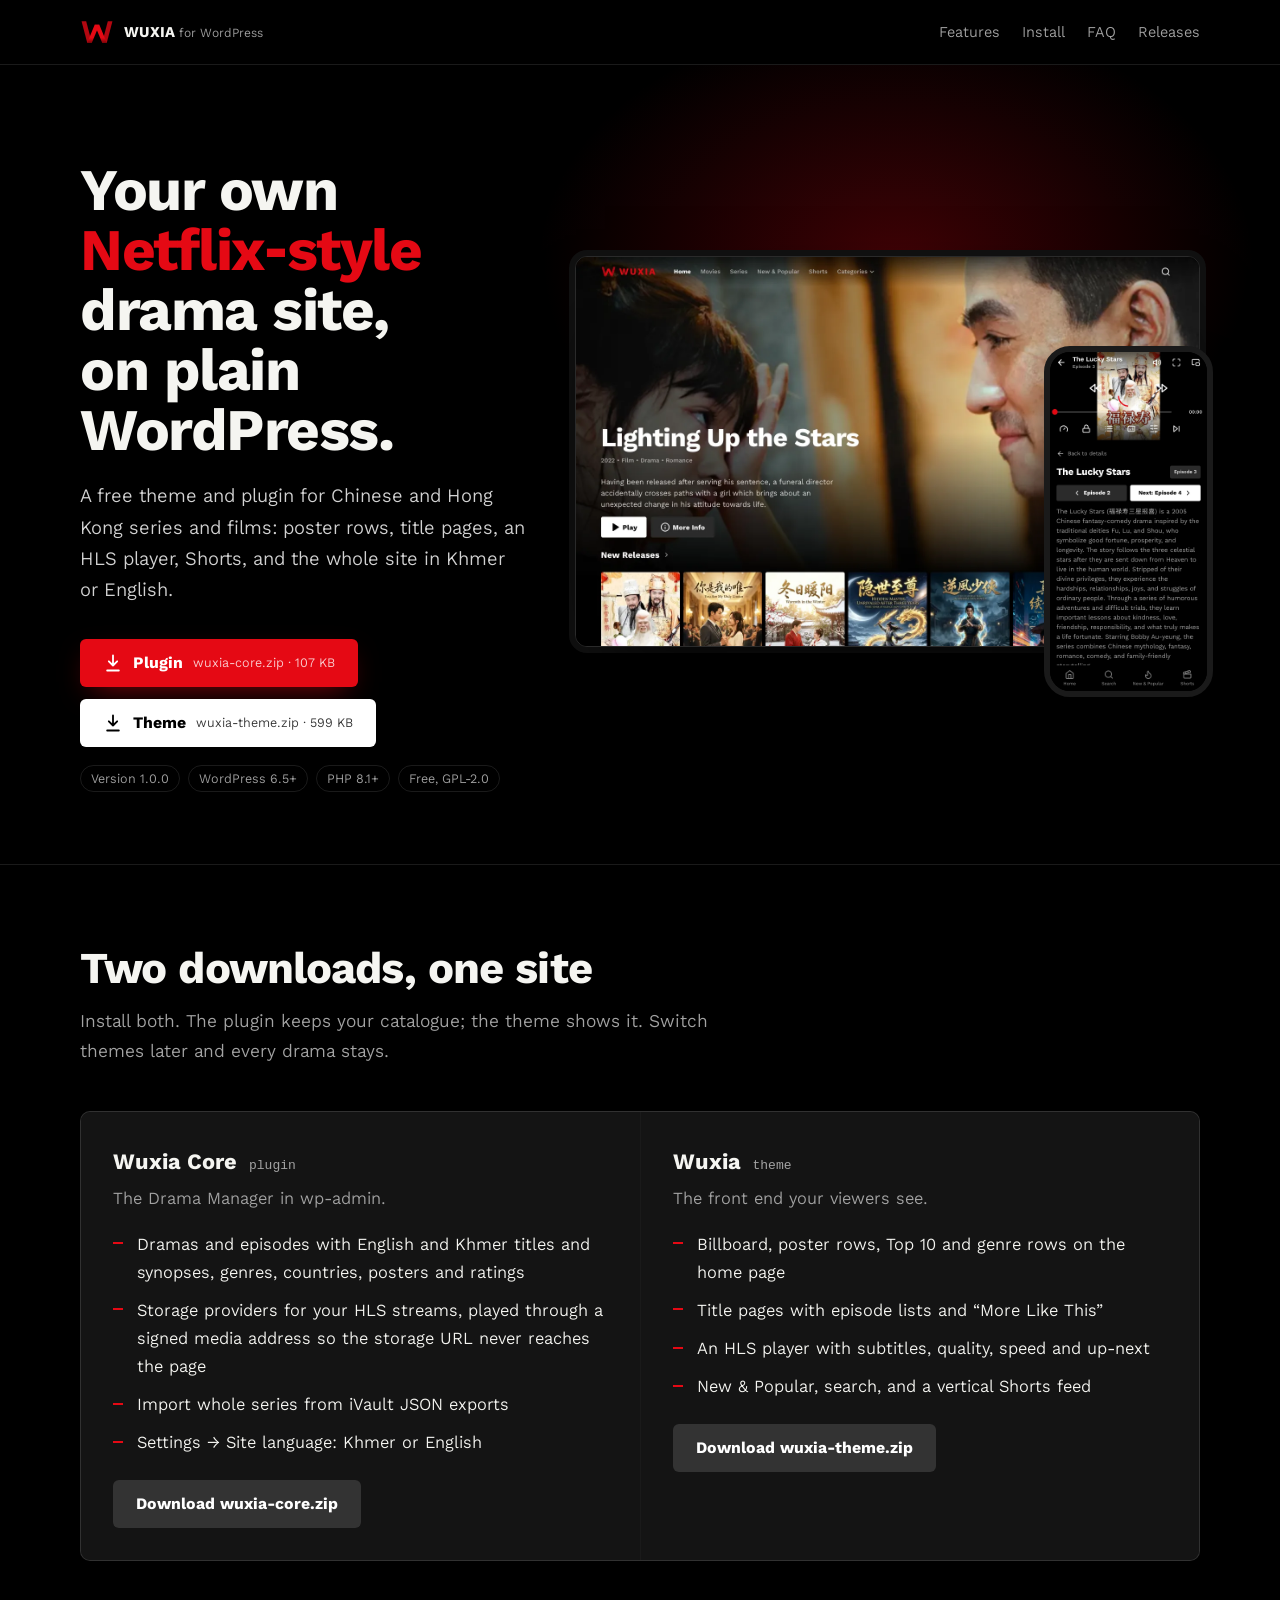
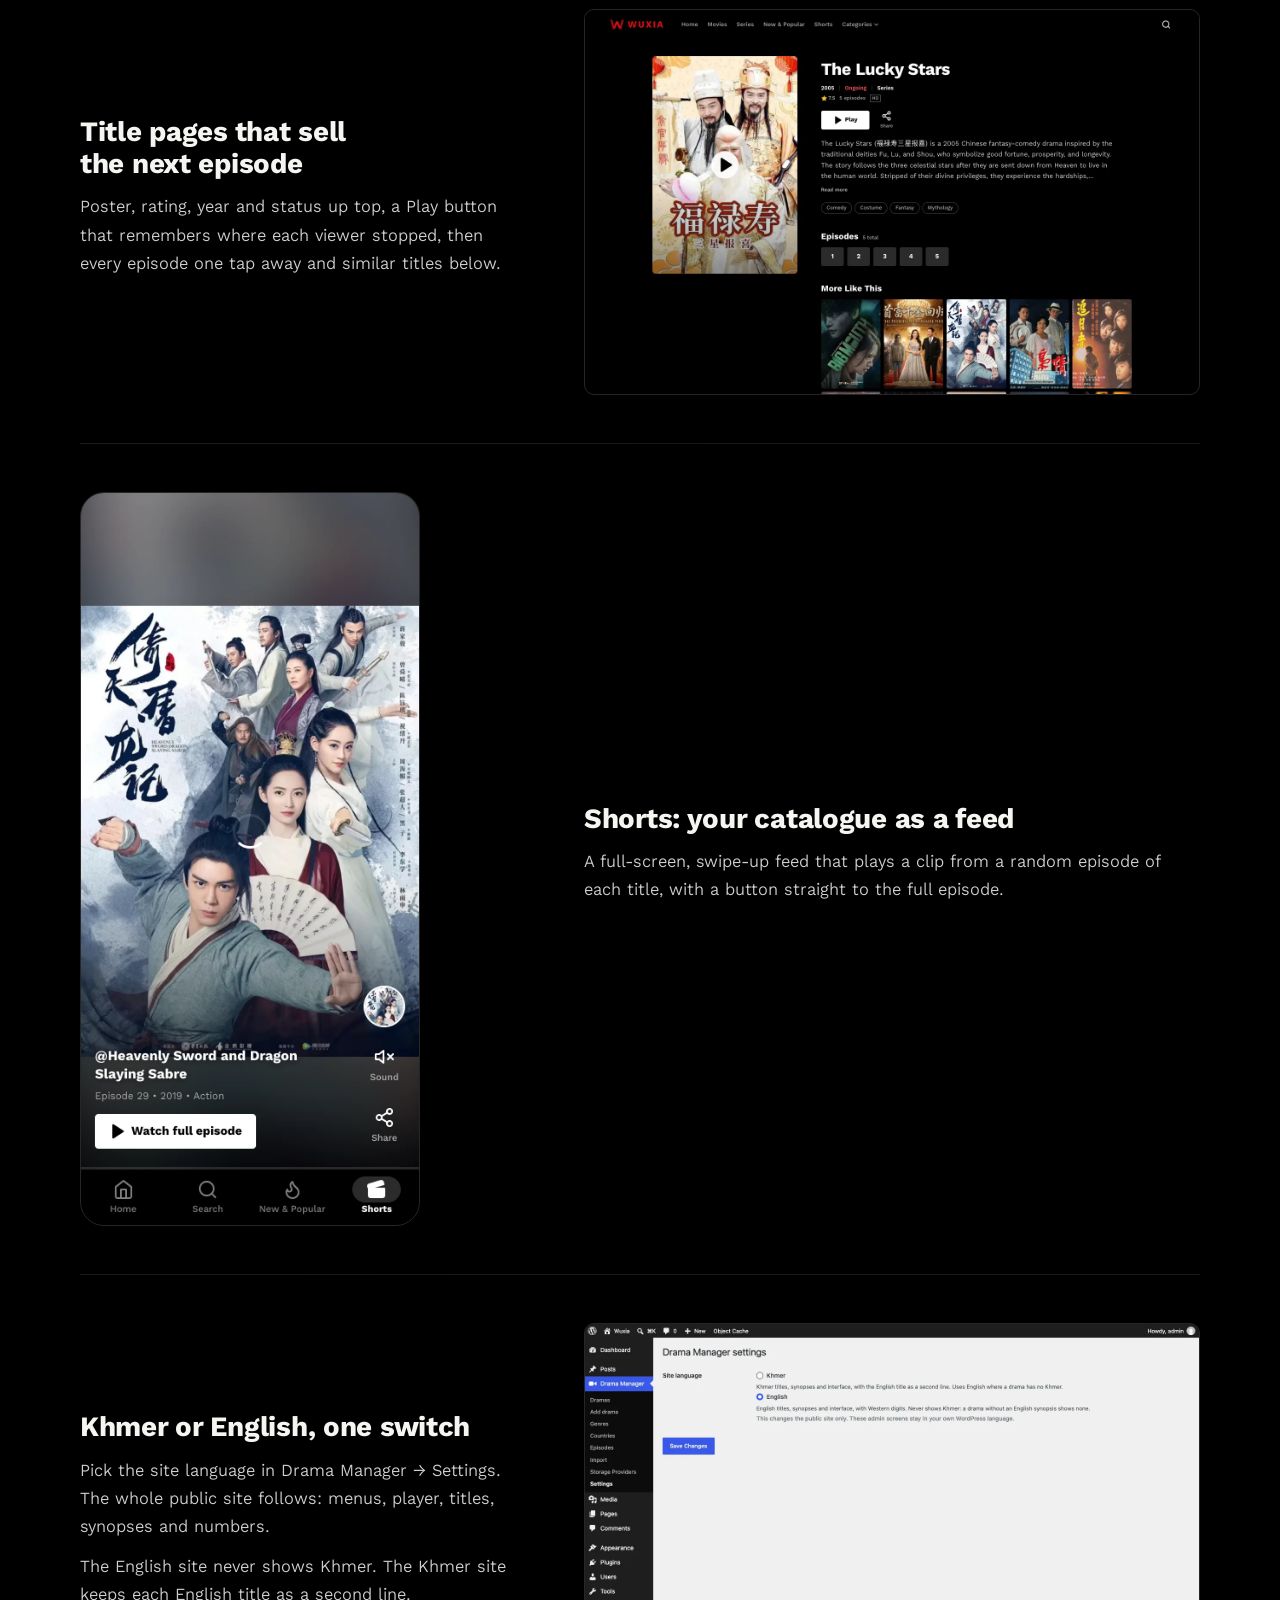
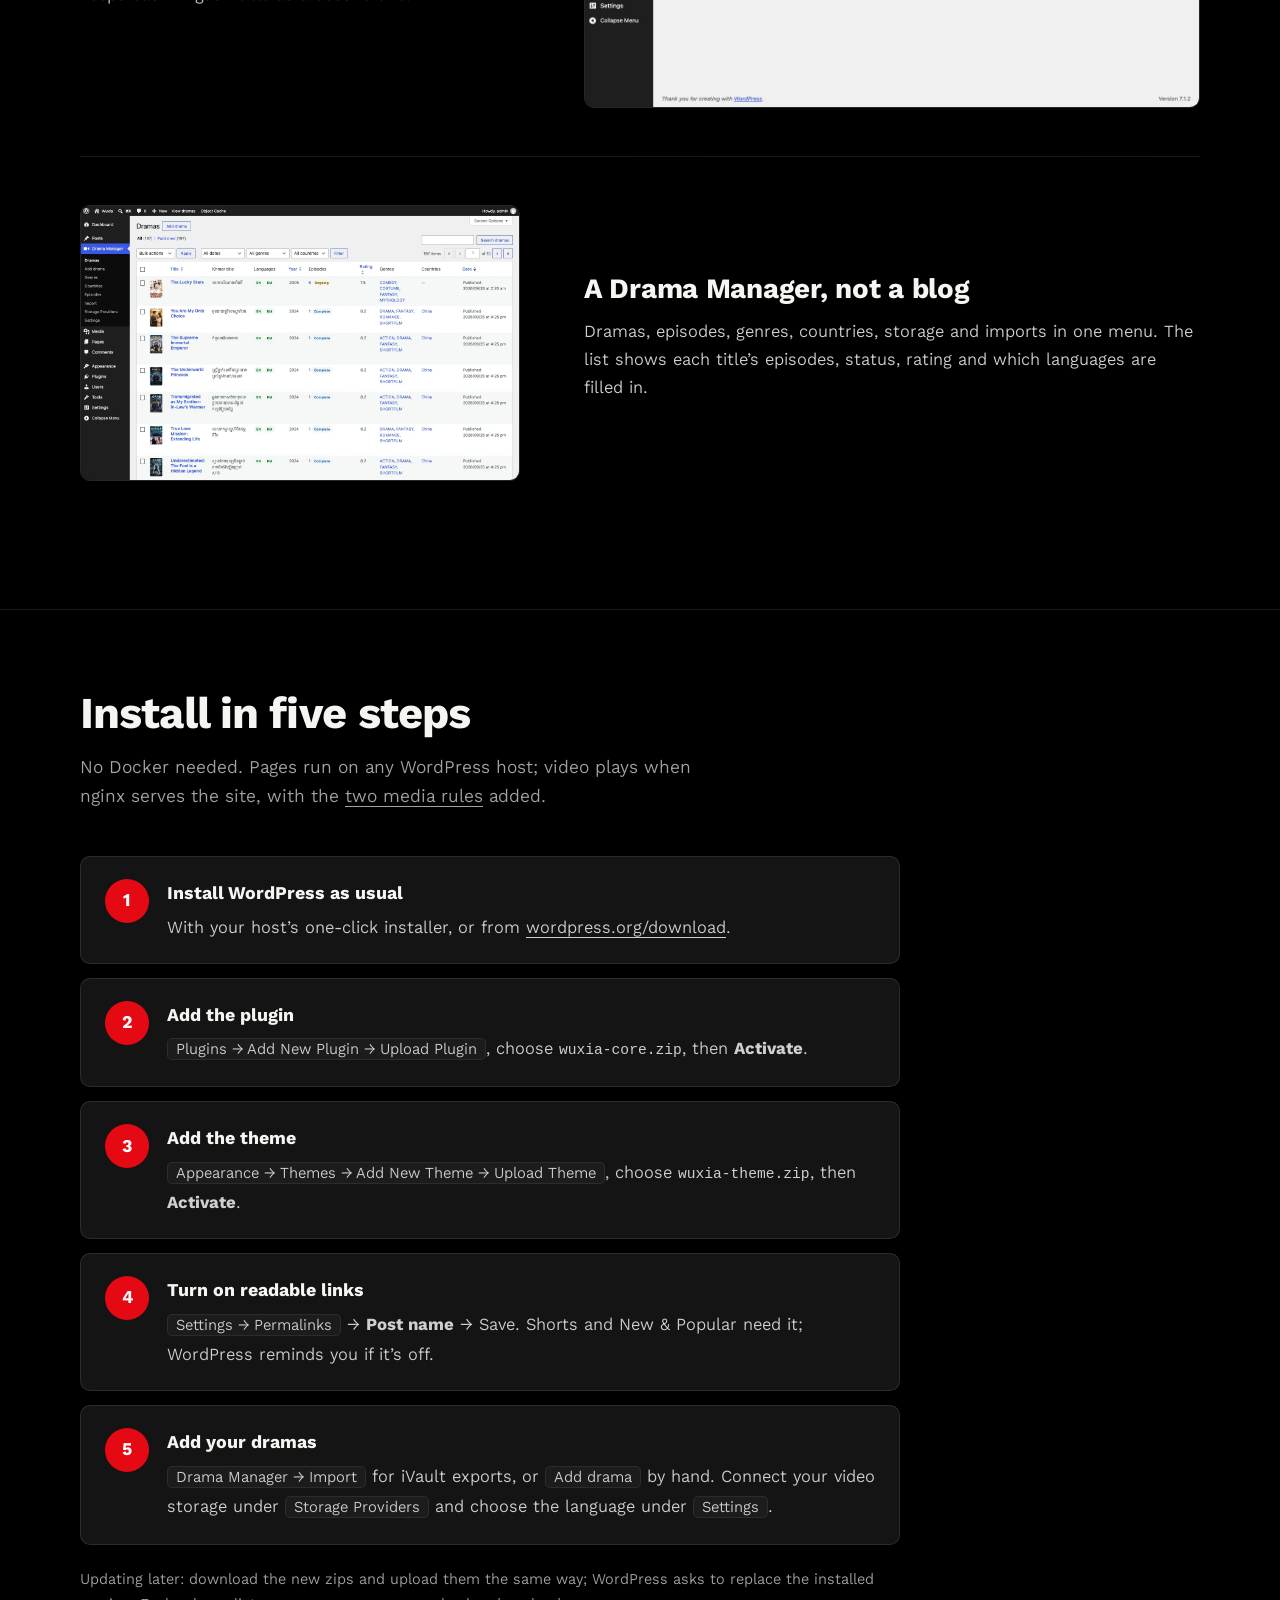
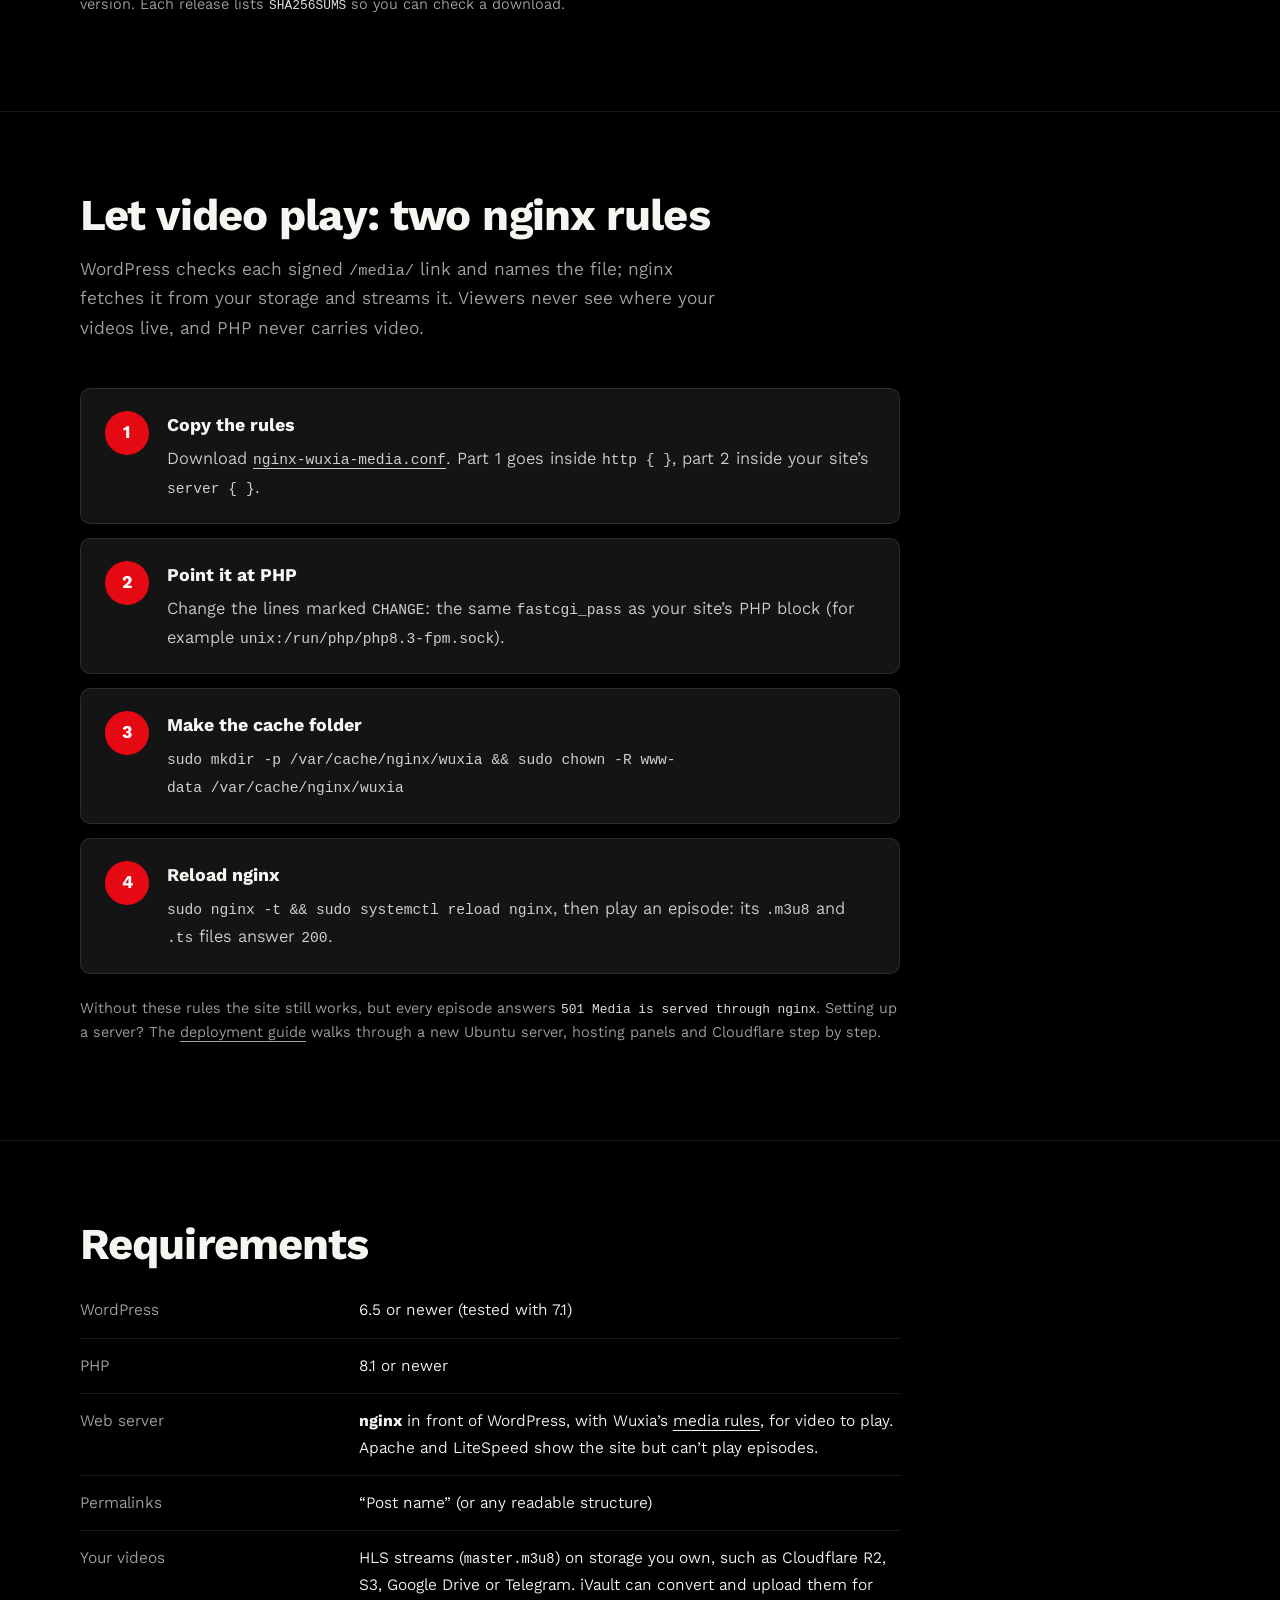
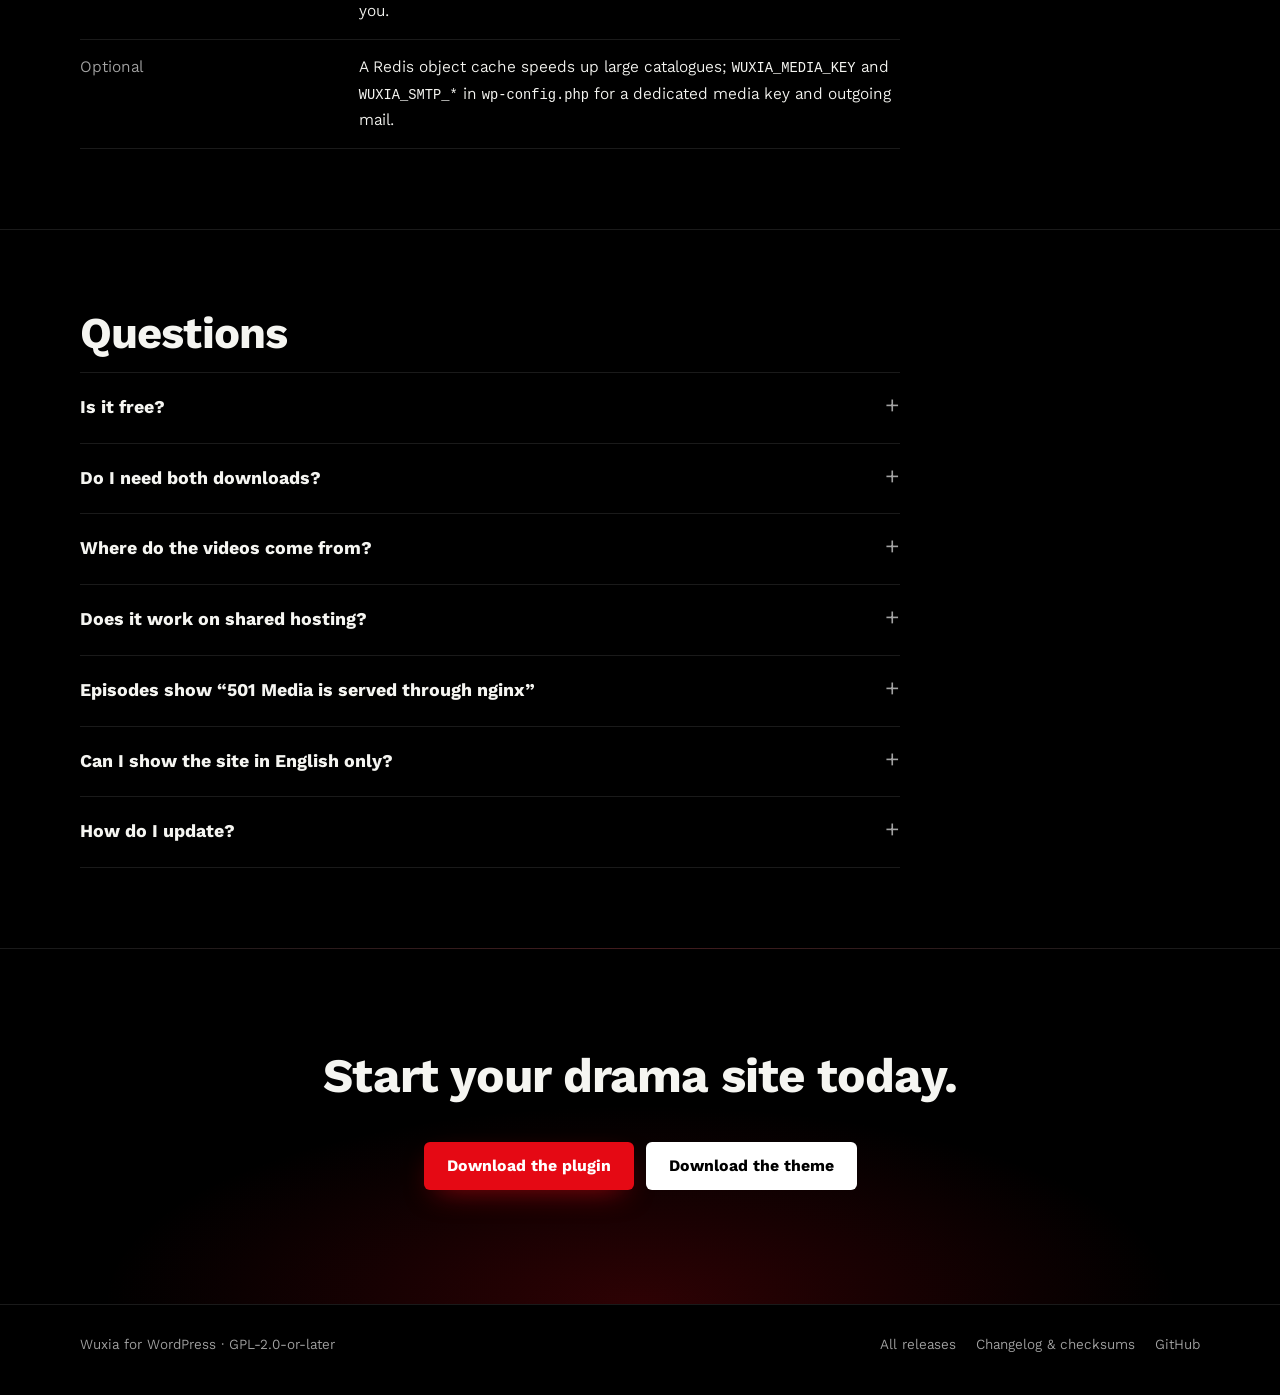
==== commit 0e53dae7: "DEPLOY.md: a step-by-step deployment guide For deployers who follow instructions to the letter: pick" ====
--- a/index.html
+++ b/index.html
@@ -159,7 +159,7 @@
           <li><b>Make the cache folder</b><p><code>sudo mkdir -p /var/cache/nginx/wuxia &amp;&amp; sudo chown -R www-data /var/cache/nginx/wuxia</code></p></li>
           <li><b>Reload nginx</b><p><code>sudo nginx -t &amp;&amp; sudo systemctl reload nginx</code>, then play an episode: its <code>.m3u8</code> and <code>.ts</code> files answer <code>200</code>.</p></li>
         </ol>
-        <p class="note">Without these rules the site still works, but every episode answers <code>501 Media is served through nginx</code>.</p>
+        <p class="note">Without these rules the site still works, but every episode answers <code>501 Media is served through nginx</code>. Setting up a server? The <a href="https://github.com/Wuxia-KH/wuxia-press-published-/blob/main/DEPLOY.md">deployment guide</a> walks through a new Ubuntu server, hosting panels and Cloudflare step by step.</p>
       </div>
     </section>
 
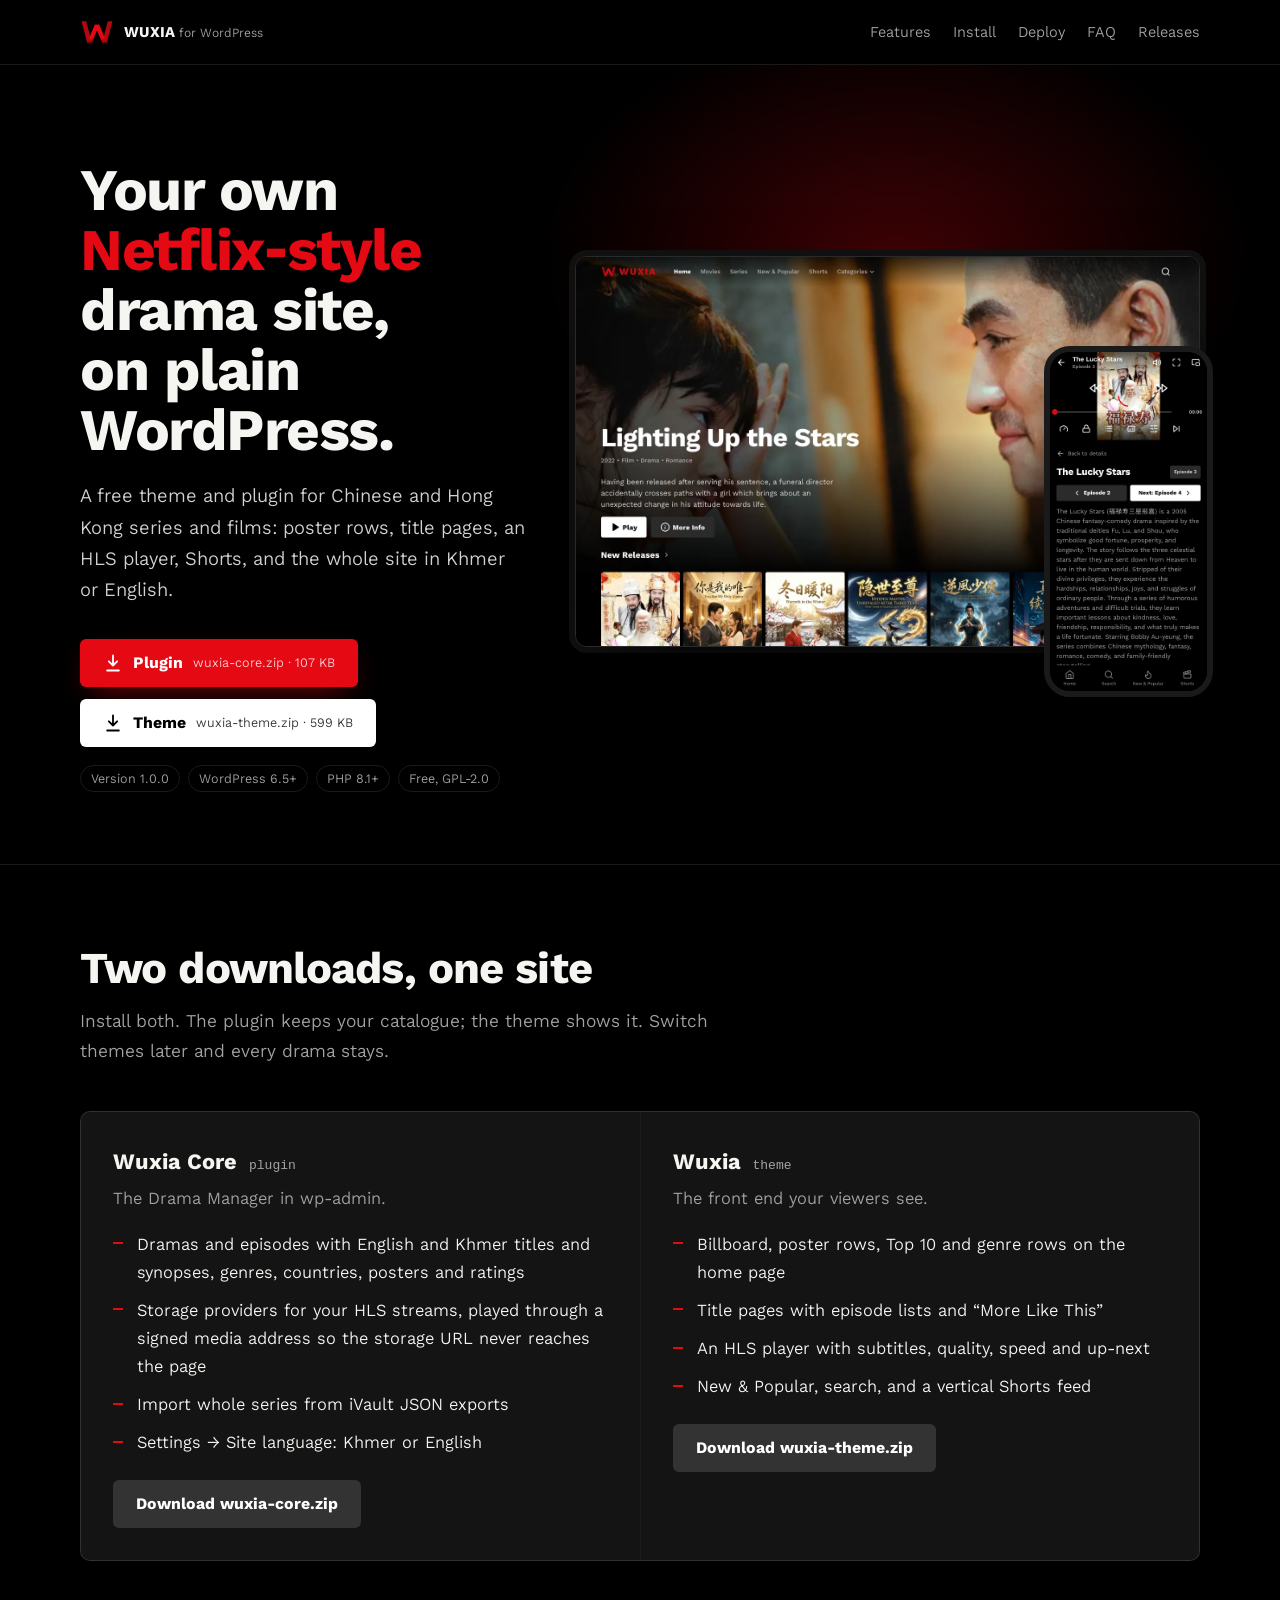
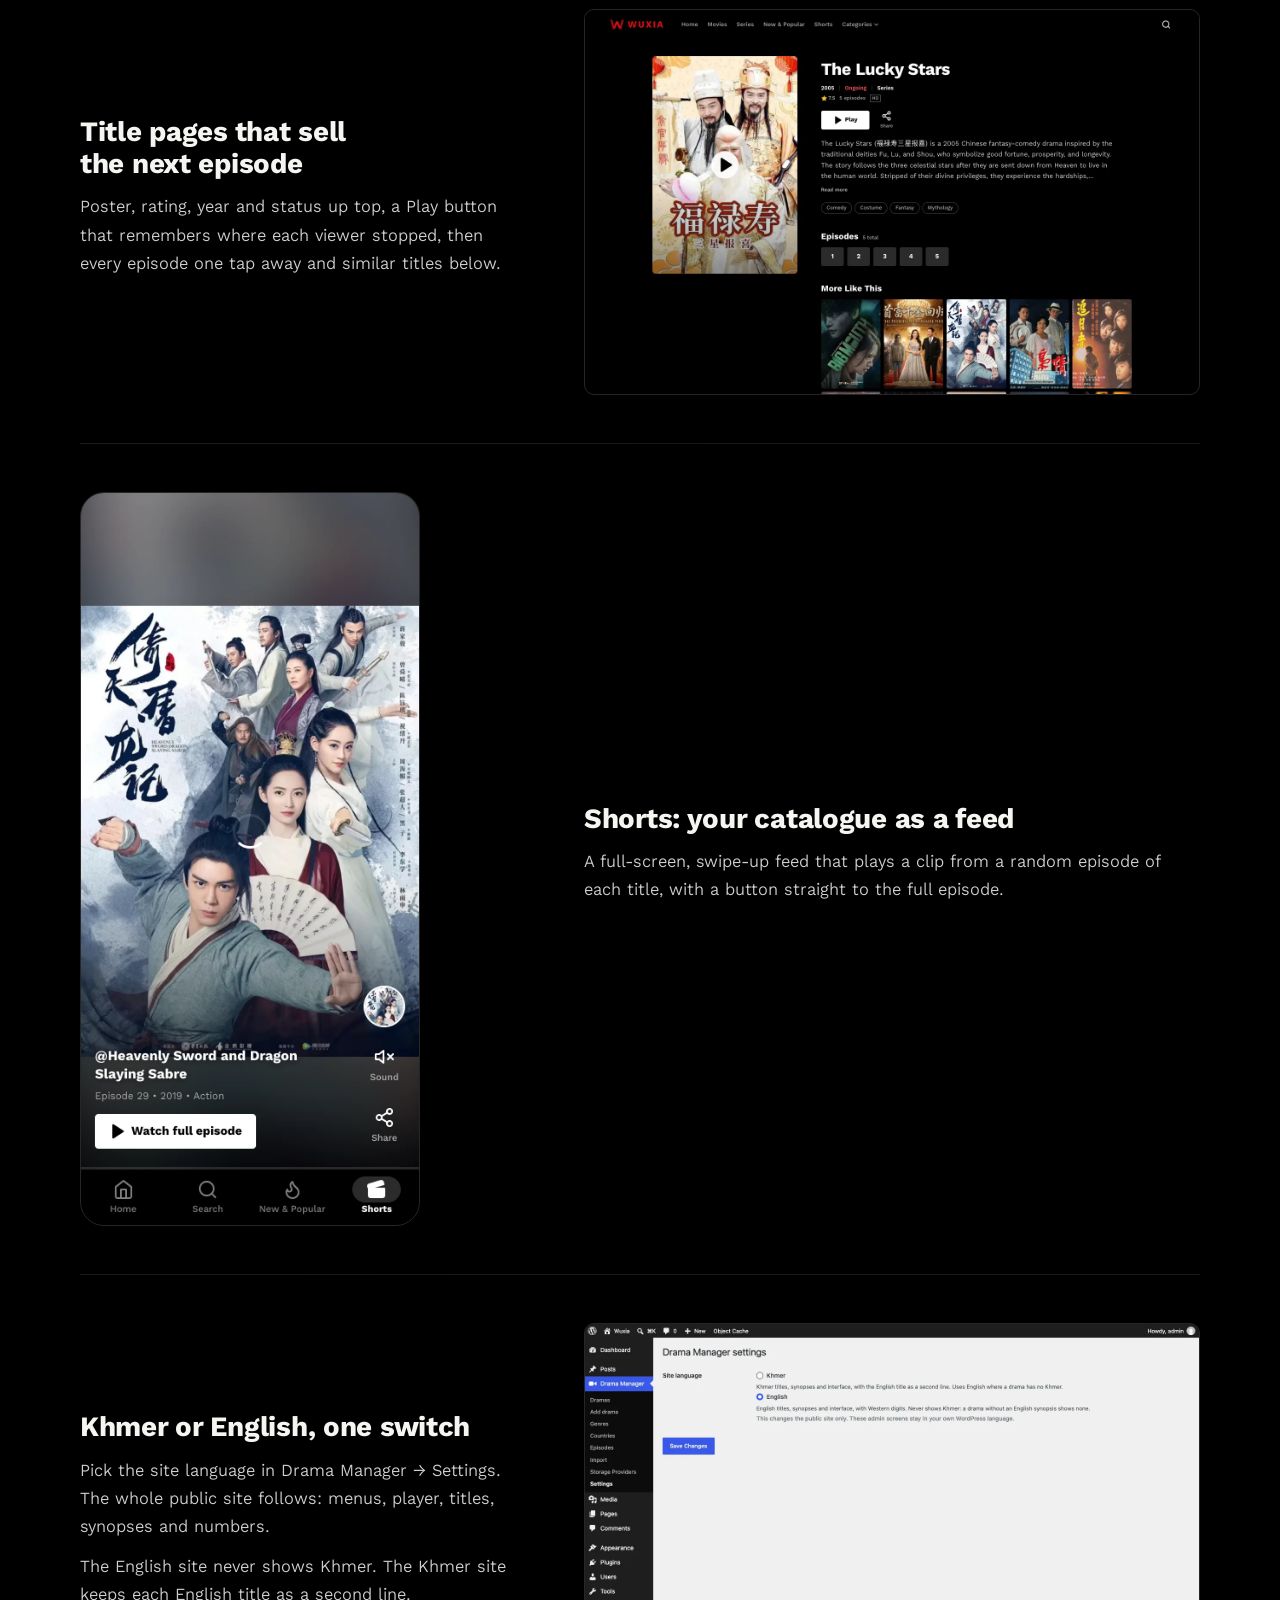
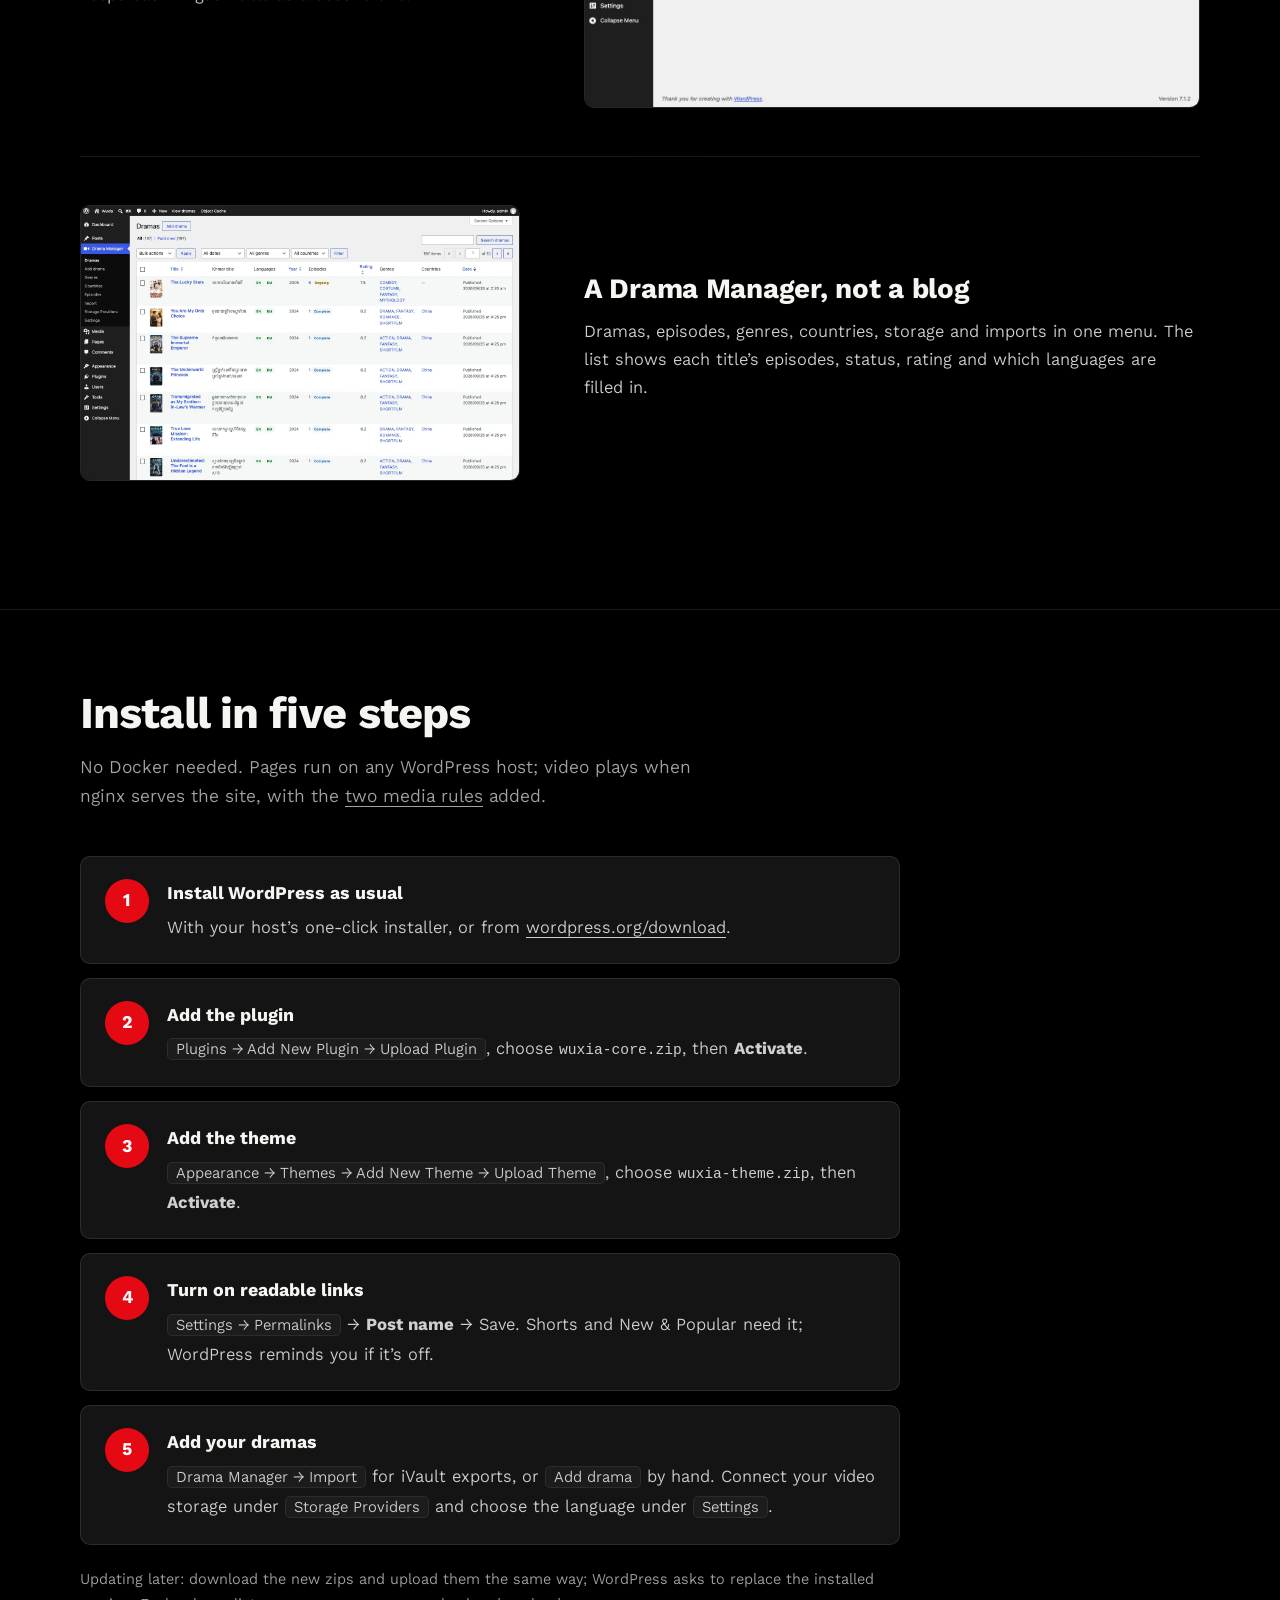
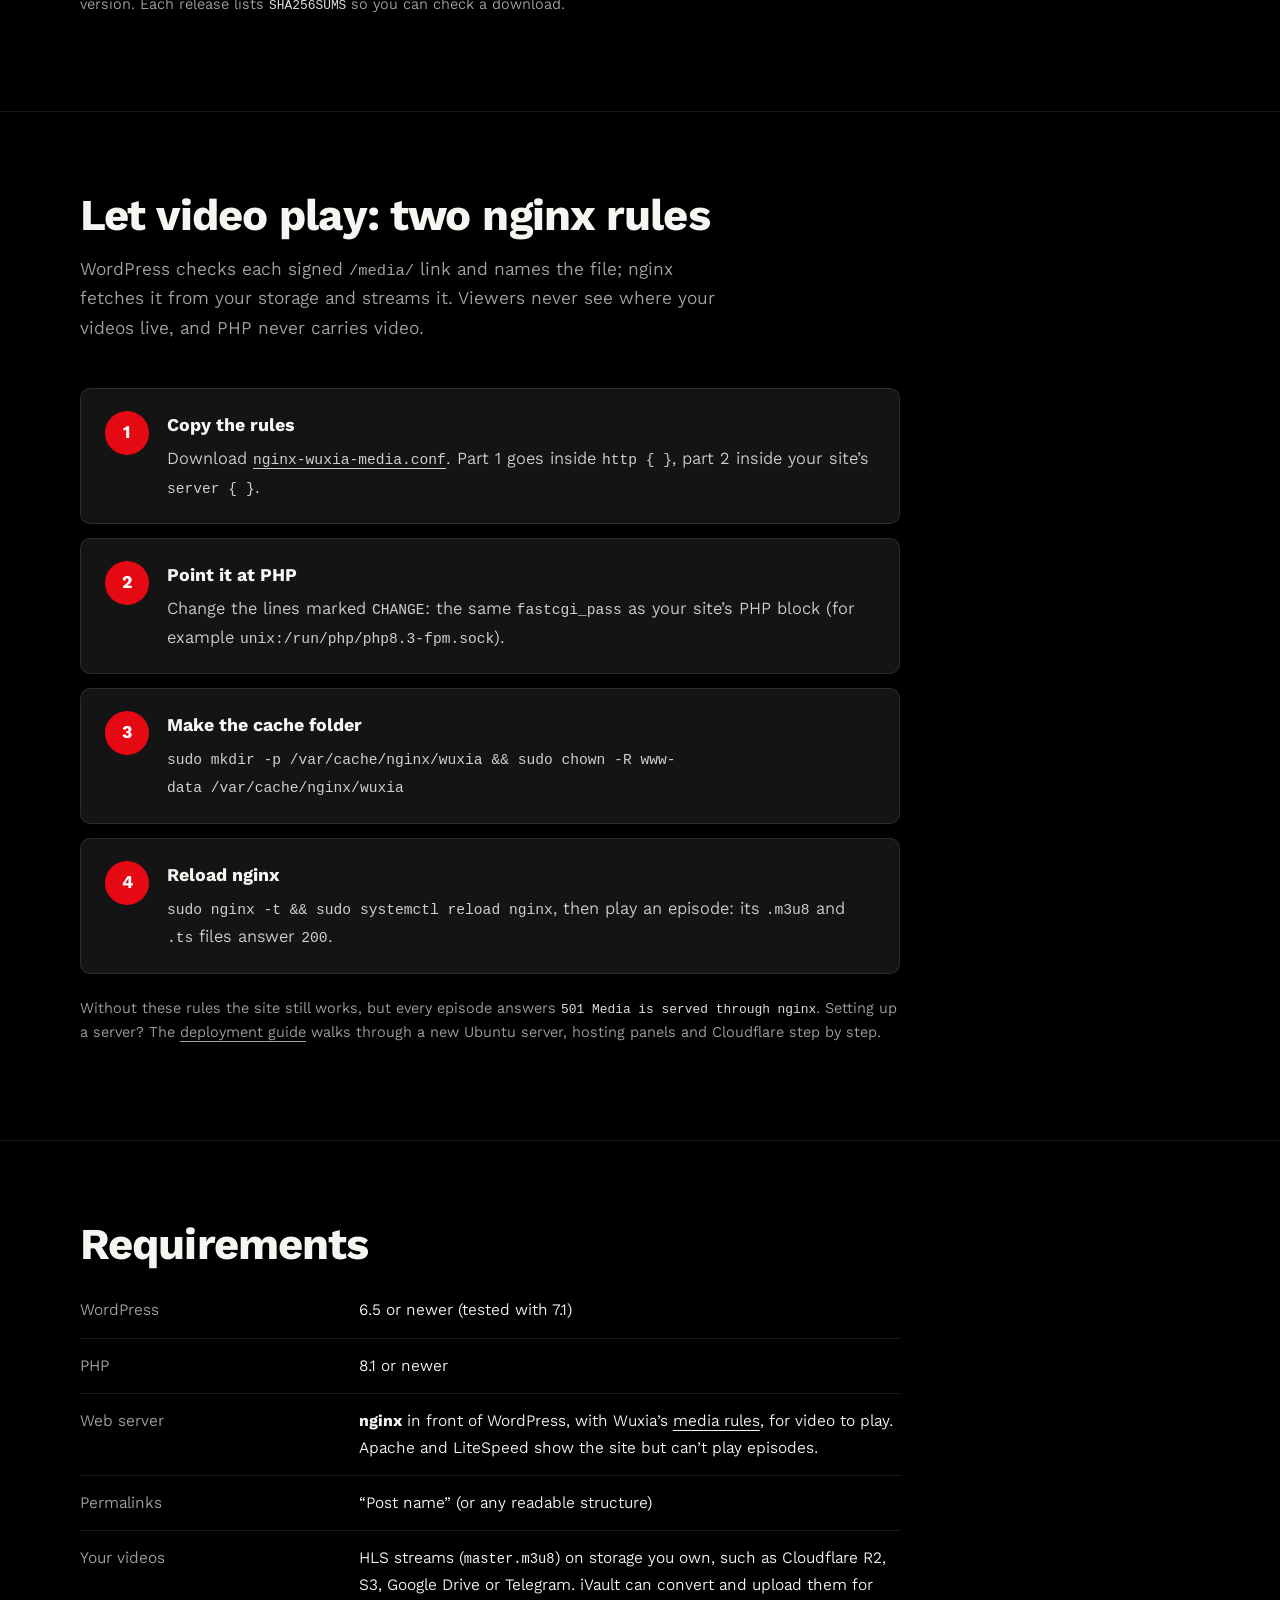
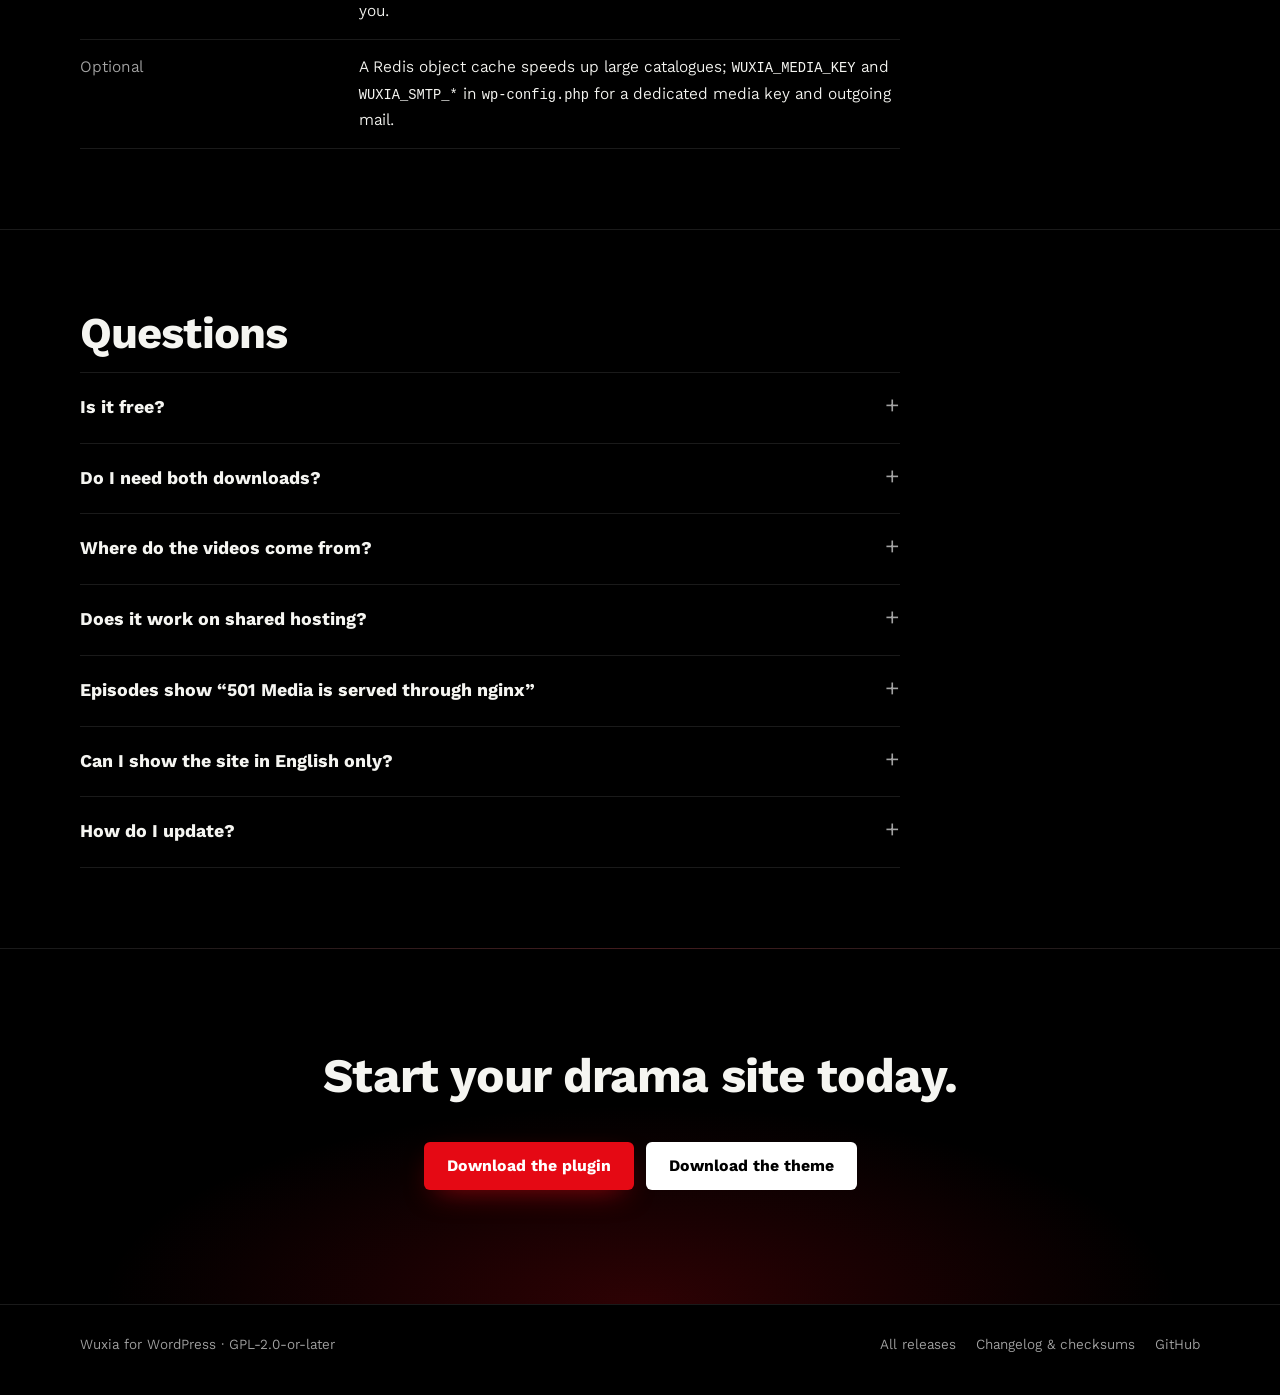
==== commit b766471b: "deploy.html: the deployment guide as a page on the site The same guide as DEPLOY.md, built for follo" ====
--- a/index.html
+++ b/index.html
@@ -18,7 +18,7 @@
   <meta name="twitter:card" content="summary_large_image">
   <script src="assets/intro.js?v=14f276ac"></script>
   <link rel="preload" href="assets/fonts/KantumruyPro-Variable.ttf" as="font" type="font/ttf" crossorigin>
-  <link rel="stylesheet" href="assets/site.css?v=d0bdaf48">
+  <link rel="stylesheet" href="assets/site.css?v=a9d75eda">
 </head>
 <body>
   <div class="brand-intro" aria-hidden="true">
@@ -34,6 +34,7 @@
       <nav class="menu" aria-label="Page">
         <a class="wide" href="#features">Features</a>
         <a href="#install">Install</a>
+        <a href="deploy.html">Deploy</a>
         <a class="wide" href="#faq">FAQ</a>
         <a href="https://github.com/Wuxia-KH/wuxia-press-published-/releases">Releases</a>
       </nav>
@@ -159,7 +160,7 @@
           <li><b>Make the cache folder</b><p><code>sudo mkdir -p /var/cache/nginx/wuxia &amp;&amp; sudo chown -R www-data /var/cache/nginx/wuxia</code></p></li>
           <li><b>Reload nginx</b><p><code>sudo nginx -t &amp;&amp; sudo systemctl reload nginx</code>, then play an episode: its <code>.m3u8</code> and <code>.ts</code> files answer <code>200</code>.</p></li>
         </ol>
-        <p class="note">Without these rules the site still works, but every episode answers <code>501 Media is served through nginx</code>. Setting up a server? The <a href="https://github.com/Wuxia-KH/wuxia-press-published-/blob/main/DEPLOY.md">deployment guide</a> walks through a new Ubuntu server, hosting panels and Cloudflare step by step.</p>
+        <p class="note">Without these rules the site still works, but every episode answers <code>501 Media is served through nginx</code>. Setting up a server? The <a href="deploy.html">deployment guide</a> walks through a new Ubuntu server, hosting panels and Cloudflare step by step.</p>
       </div>
     </section>
 
--- a/assets/site.css
+++ b/assets/site.css
@@ -229,3 +229,85 @@
   .bi-glow { display: none; }
   .intro-play .brand-intro { animation-delay: 500ms; }
 }
+
+/* ---------- deploy.html: the deployment guide ----------
+   A long page read top to bottom with a terminal open beside it: a table of
+   contents that stays in view on wide screens, commands in copyable blocks,
+   and the section numbers the guide refers to. */
+.menu a[aria-current="page"] { color: var(--text); }
+.doc-hero { padding: 64px 0 36px; background: radial-gradient(50% 90% at 0% 0%, rgba(229, 9, 20, 0.16), transparent 70%); }
+.doc-hero h1 { font-size: clamp(34px, 4.4vw, 54px); line-height: 1.05; letter-spacing: -0.025em; font-weight: 800; max-width: 18ch; margin-bottom: 18px; }
+.doc-hero .lede { max-width: 58ch; margin-bottom: 24px; }
+.eyebrow { margin: 0 0 12px; color: var(--red-text); font-size: 14px; font-weight: 700; letter-spacing: 0.08em; text-transform: uppercase; }
+
+.doc { display: grid; gap: 32px; padding-bottom: 80px; }
+.toc { border: 1px solid var(--line); border-radius: var(--radius); padding: 18px 20px; background: var(--surface); }
+.toc p { margin: 0 0 8px; color: var(--muted); font-size: 13px; font-weight: 700; letter-spacing: 0.06em; text-transform: uppercase; }
+.toc ol { margin: 0; padding: 0; list-style: none; counter-reset: toc; display: grid; gap: 2px; }
+.toc li { counter-increment: toc; }
+.toc a { display: flex; gap: 10px; padding: 7px 10px; margin: 0 -10px; border-radius: 6px; color: var(--muted); text-decoration: none; font-size: 15px; line-height: 1.35; transition: color 150ms, background-color 150ms; }
+.toc a::before { content: counter(toc); flex: none; width: 1.2em; color: #666; font-variant-numeric: tabular-nums; }
+.toc a:hover { color: var(--text); }
+.toc a.on { color: var(--text); background: var(--surface-2); }
+.toc a.on::before { color: var(--red-text); }
+@media (min-width: 1000px) {
+  .doc { grid-template-columns: 240px minmax(0, 1fr); gap: 56px; align-items: start; }
+  .toc { position: sticky; top: 88px; padding: 0; border: 0; background: none; }
+}
+
+.doc-body { min-width: 0; max-width: 860px; }
+.doc-sec { padding: 40px 0; border-top: 1px solid var(--line); }
+.doc-sec:first-child { border-top: 0; padding-top: 8px; }
+.doc-sec h2 { display: flex; flex-wrap: wrap; align-items: center; gap: 12px; font-size: clamp(26px, 3vw, 34px); line-height: 1.15; letter-spacing: -0.02em; font-weight: 800; margin-bottom: 16px; }
+.doc-sec h3 { display: flex; align-items: center; gap: 12px; font-size: 20px; font-weight: 700; margin: 34px 0 12px; }
+.doc-sec p { margin: 0 0 14px; color: #d6d6d6; }
+.doc-sec .muted { color: var(--muted); font-size: 15px; }
+.doc-sec .steps { margin: 18px 0; }
+.doc-sec code { color: #eee; background: var(--surface-2); border: 1px solid #2a2a2a; border-radius: 4px; padding: 0 5px; overflow-wrap: anywhere; }
+.num { display: inline-grid; place-items: center; width: 38px; height: 38px; border-radius: 50%; background: var(--red); color: #fff; font-size: 17px; letter-spacing: 0; flex: none; }
+.step { display: inline-grid; place-items: center; min-width: 36px; height: 26px; padding: 0 8px; border-radius: 6px; border: 1px solid rgba(229, 9, 20, 0.55); color: var(--red-text); font-size: 13px; font-weight: 800; flex: none; }
+.tag { padding: 3px 10px; border-radius: 999px; background: rgba(229, 9, 20, 0.14); color: var(--red-text); font-size: 13px; font-weight: 700; letter-spacing: 0; }
+.plain { margin: 0 0 14px; padding-left: 22px; color: #d6d6d6; display: grid; gap: 8px; }
+
+/* The request's path, left to right on wide screens, top to bottom on phones. */
+.flow { list-style: none; margin: 8px 0 22px; padding: 0; display: grid; gap: 24px; }
+.flow li { position: relative; display: grid; gap: 2px; padding: 14px 16px; background: var(--surface); border: 1px solid var(--line); border-radius: var(--radius); }
+.flow li span { color: var(--muted); font-size: 14px; line-height: 1.4; }
+.flow li.accent { border-color: rgba(229, 9, 20, 0.6); background: linear-gradient(rgba(229, 9, 20, 0.1), rgba(229, 9, 20, 0.04)); }
+.flow li + li::before { content: "↓"; position: absolute; top: -23px; left: 22px; color: var(--muted); font-size: 14px; line-height: 22px; }
+@media (min-width: 760px) {
+  .flow { grid-template-columns: repeat(5, minmax(0, 1fr)); gap: 18px; }
+  .flow li + li::before { content: "→"; top: 50%; left: -15px; transform: translateY(-50%); }
+}
+
+.callout { margin: 16px 0; padding: 14px 18px; border-radius: var(--radius); border: 1px solid var(--line); border-left-width: 4px; background: var(--surface); }
+.callout b { display: block; margin-bottom: 2px; }
+.callout p { margin: 0; color: #cfcfcf; }
+.callout.warn { border-left-color: var(--red); }
+.callout.ok { border-left-color: #46d369; }
+.verdicts { display: grid; gap: 12px; }
+.verdicts .callout { margin: 0; }
+@media (min-width: 640px) { .verdicts { grid-template-columns: 1fr 1fr; } }
+
+/* Commands: copy with one click; long lines scroll inside the block, never the page. */
+.code { margin: 14px 0 18px; border: 1px solid #2a2a2a; border-radius: var(--radius); background: #0b0b0b; overflow: hidden; }
+.code-bar { display: flex; align-items: center; justify-content: space-between; gap: 12px; padding: 6px 8px 6px 14px; border-bottom: 1px solid #222; background: #121212; color: var(--muted); font-size: 13px; }
+.copy { min-height: 32px; min-width: 64px; padding: 0 12px; border: 1px solid #333; border-radius: 6px; background: var(--surface-2); color: var(--text); font: 600 13px/1 var(--font); cursor: pointer; transition: background-color 150ms, border-color 150ms; }
+.copy:hover { background: #262626; }
+.copy.done { border-color: #46d369; color: #8ff0a4; }
+.code pre { margin: 0; padding: 16px; overflow-x: auto; font: 13.5px/1.6 var(--mono); color: #e6e6e6; tab-size: 4; scrollbar-width: thin; }
+.code pre code { background: none; border: 0; padding: 0; color: inherit; font-size: inherit; overflow-wrap: normal; }
+
+.table-wrap { overflow-x: auto; margin: 16px 0 18px; border: 1px solid var(--line); border-radius: var(--radius); }
+.grid-table { width: 100%; border-collapse: collapse; font-size: 15px; }
+.grid-table th, .grid-table td { padding: 12px 14px; text-align: left; vertical-align: top; border-bottom: 1px solid var(--line); }
+.grid-table tr:last-child > * { border-bottom: 0; }
+.grid-table thead th { background: var(--surface); color: var(--muted); font-size: 13px; font-weight: 700; letter-spacing: 0.04em; text-transform: uppercase; white-space: nowrap; }
+.grid-table tbody th { font-weight: 600; }
+.grid-table td { color: #cfcfcf; }
+.trouble { min-width: 720px; }
+.trouble tbody th { width: 34%; }
+.pill { display: inline-block; padding: 2px 10px; border-radius: 999px; font-size: 13px; font-weight: 700; }
+.pill.ok { background: rgba(70, 211, 105, 0.14); color: #8ff0a4; }
+.pill.no { background: rgba(229, 9, 20, 0.16); color: var(--red-text); }
+.doc-sec .downloads { margin: 6px 0 20px; }
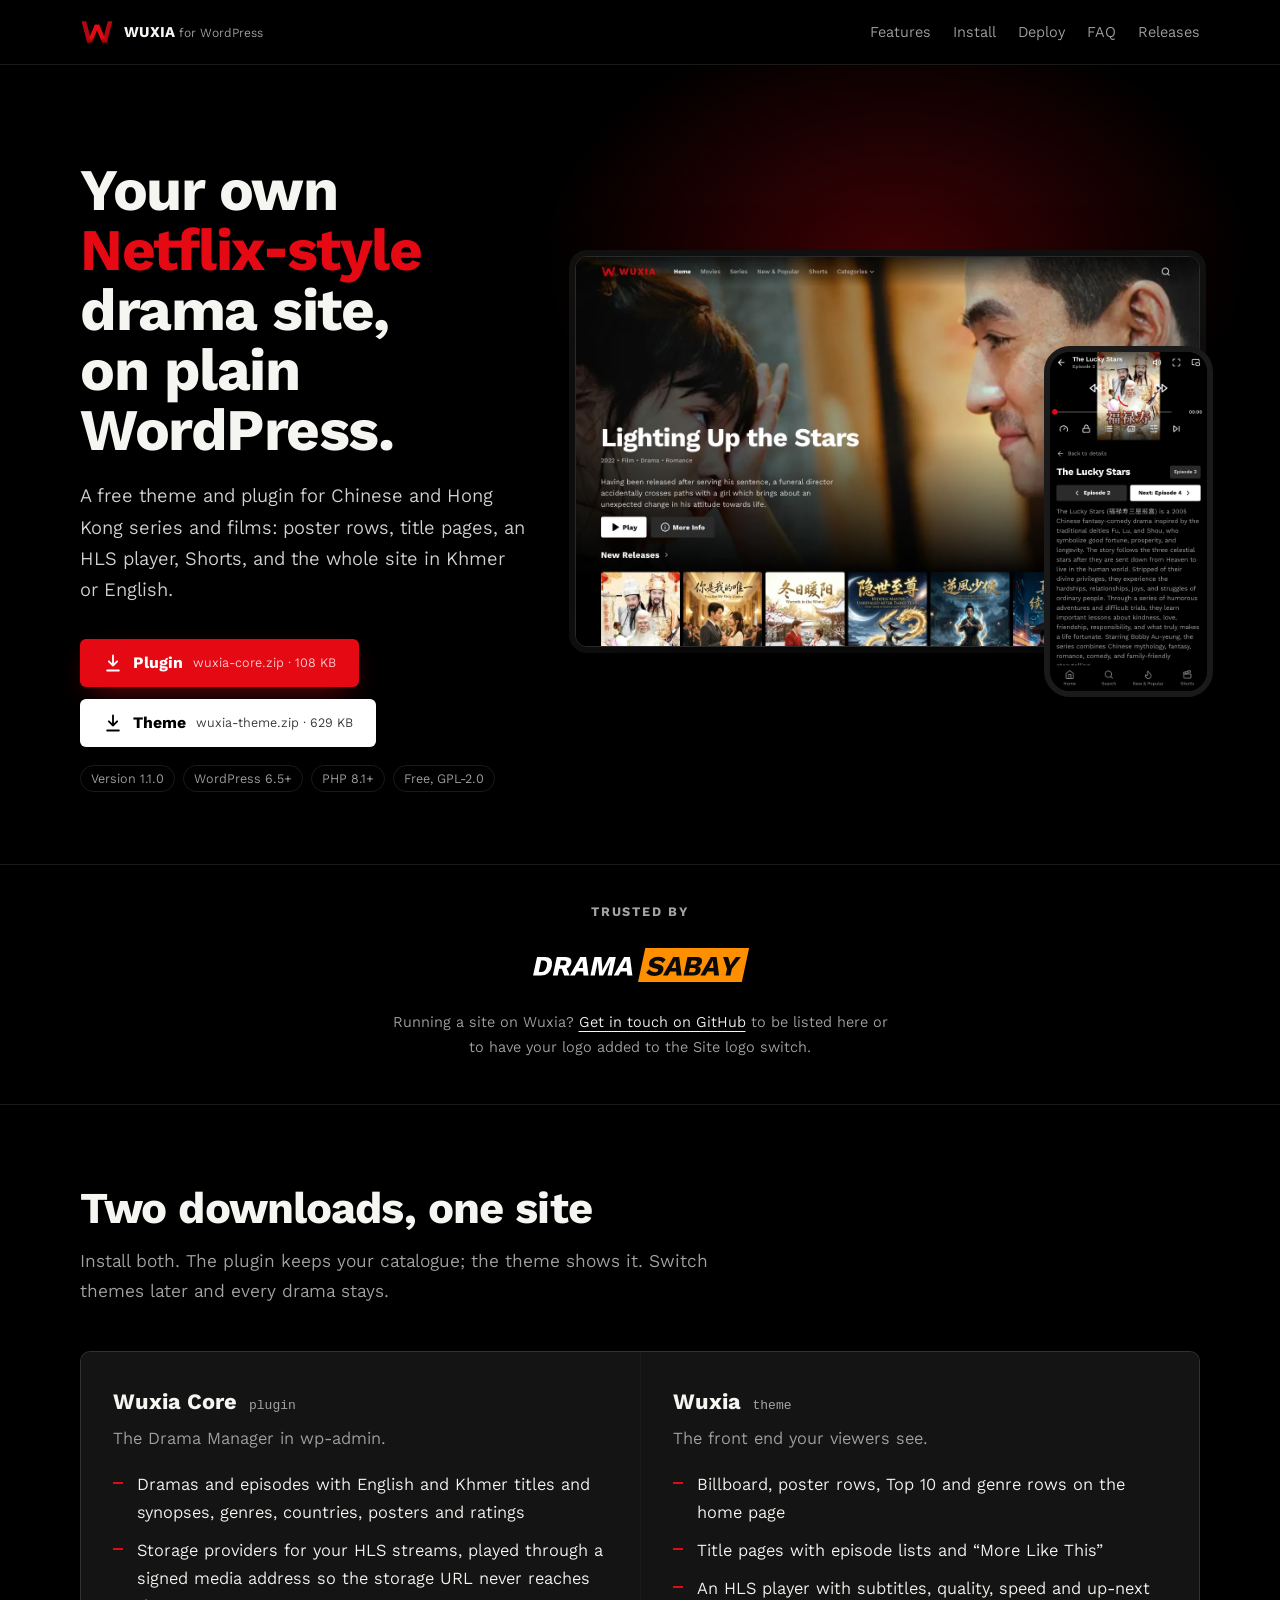
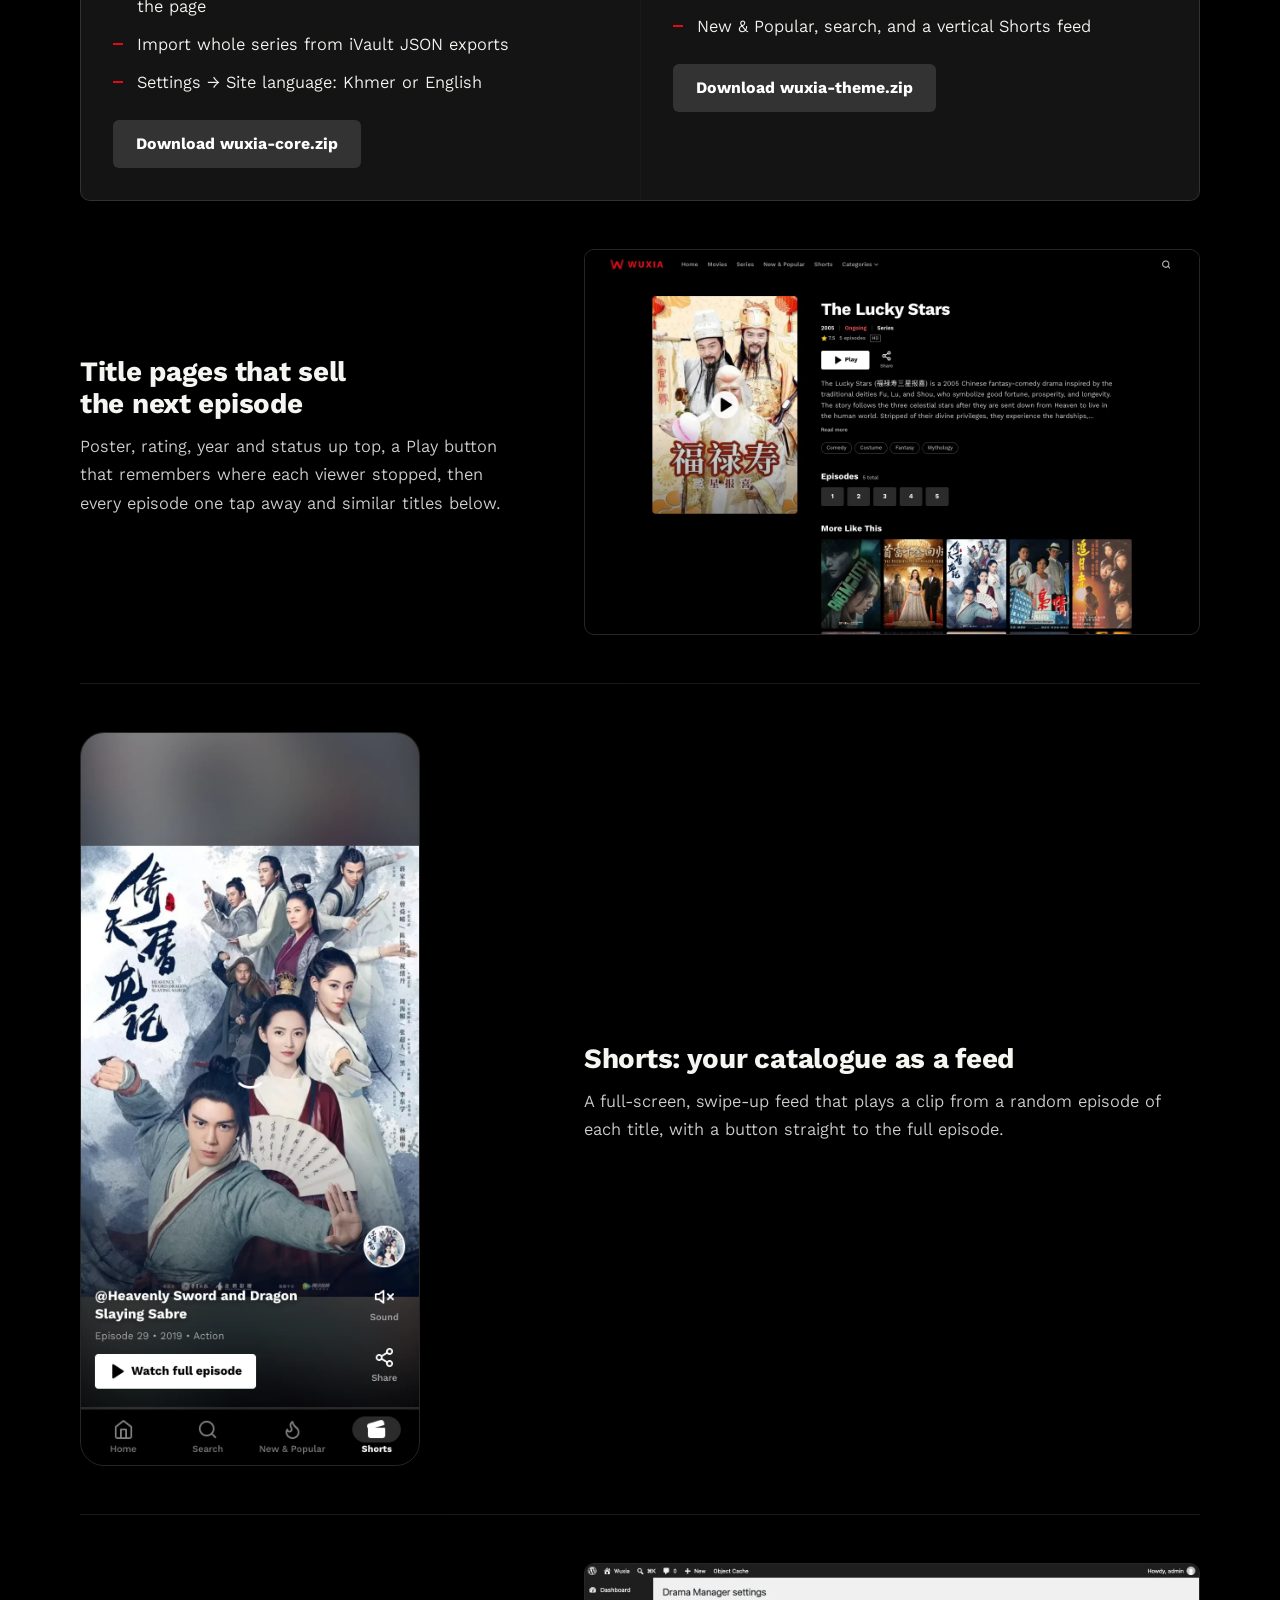
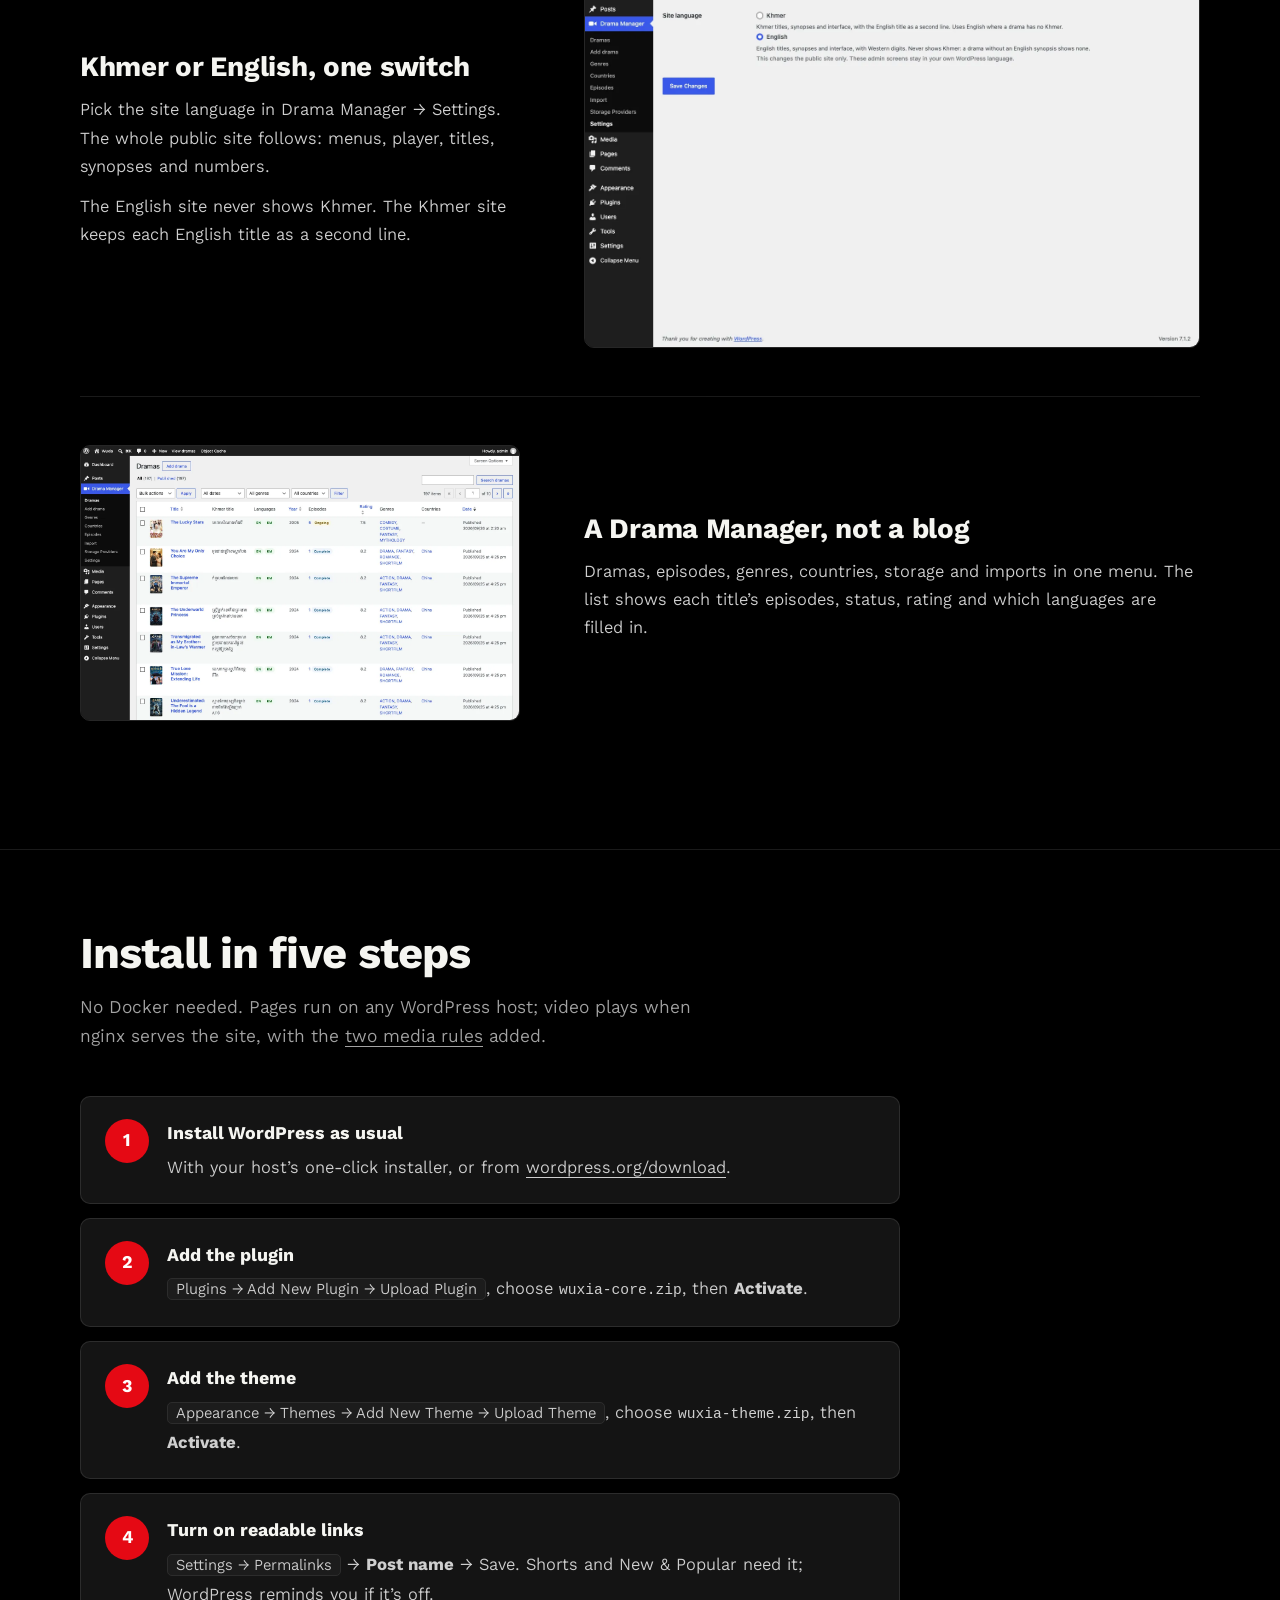
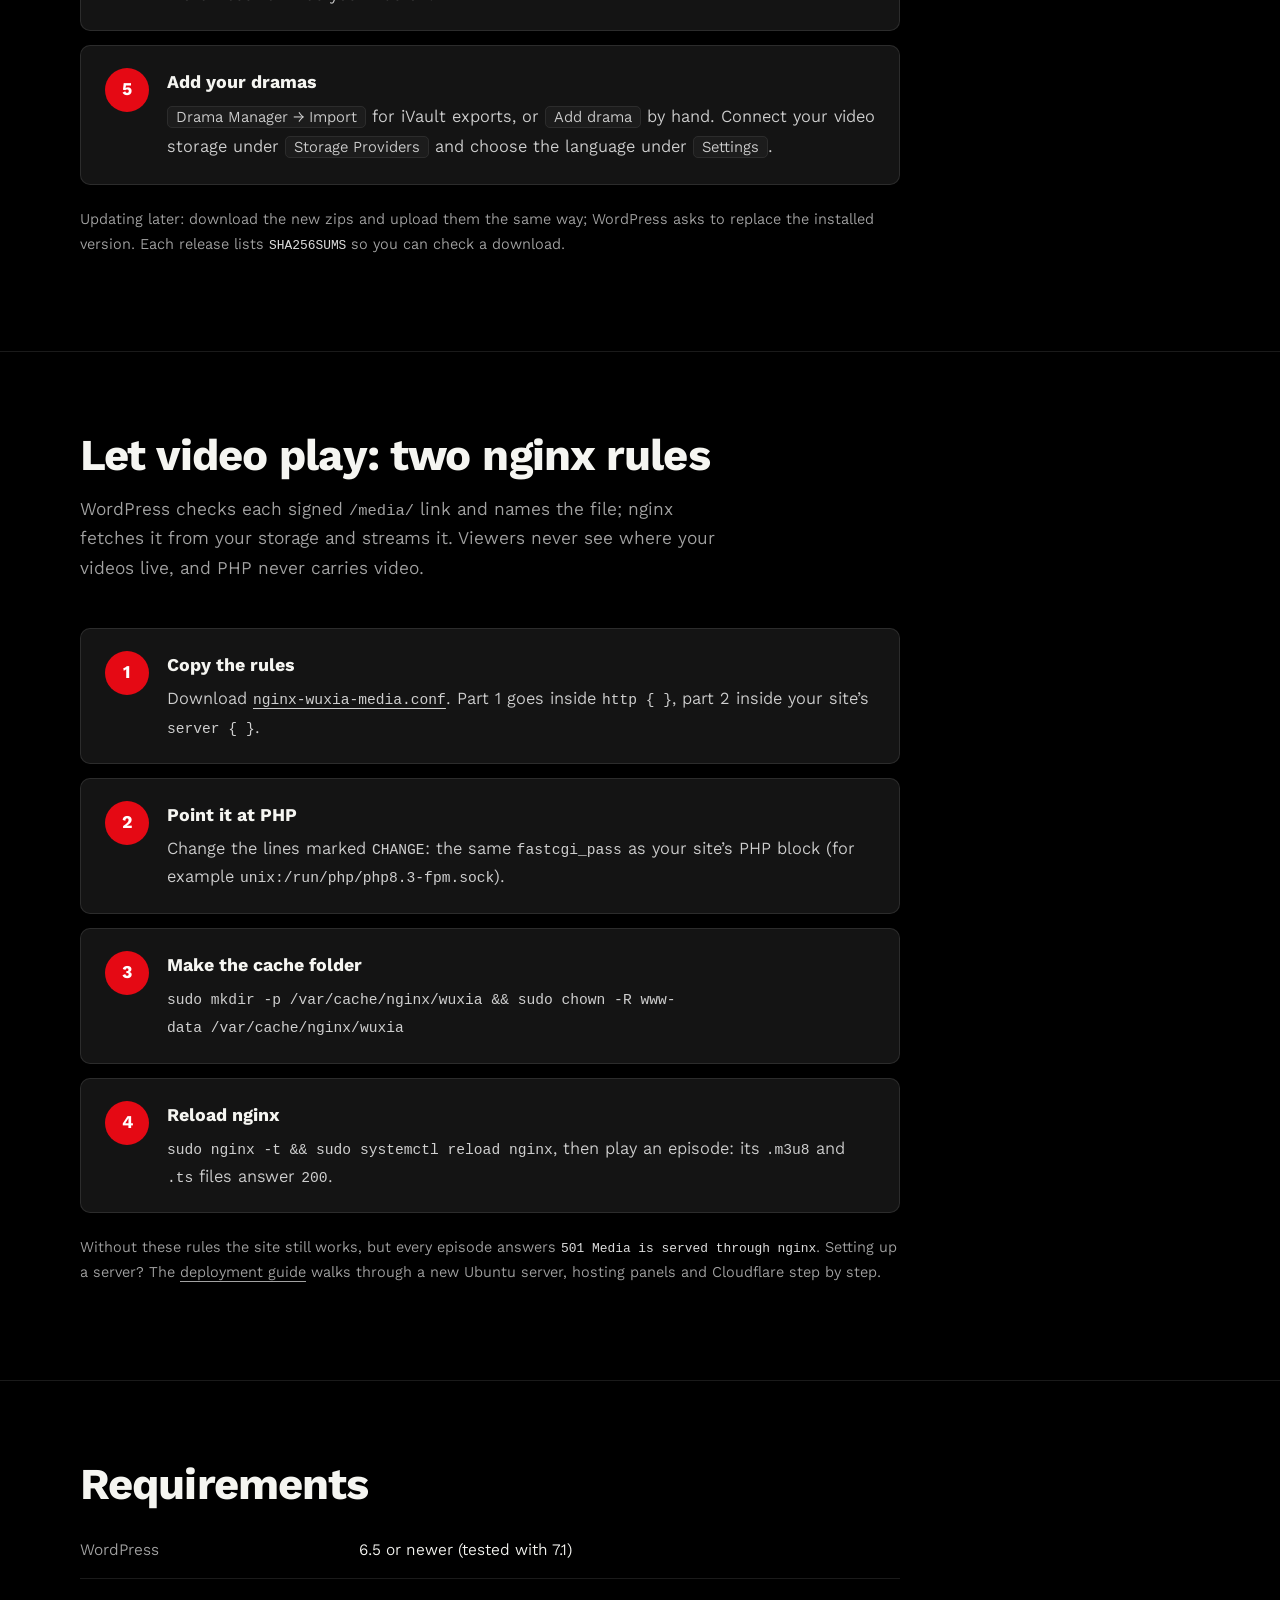
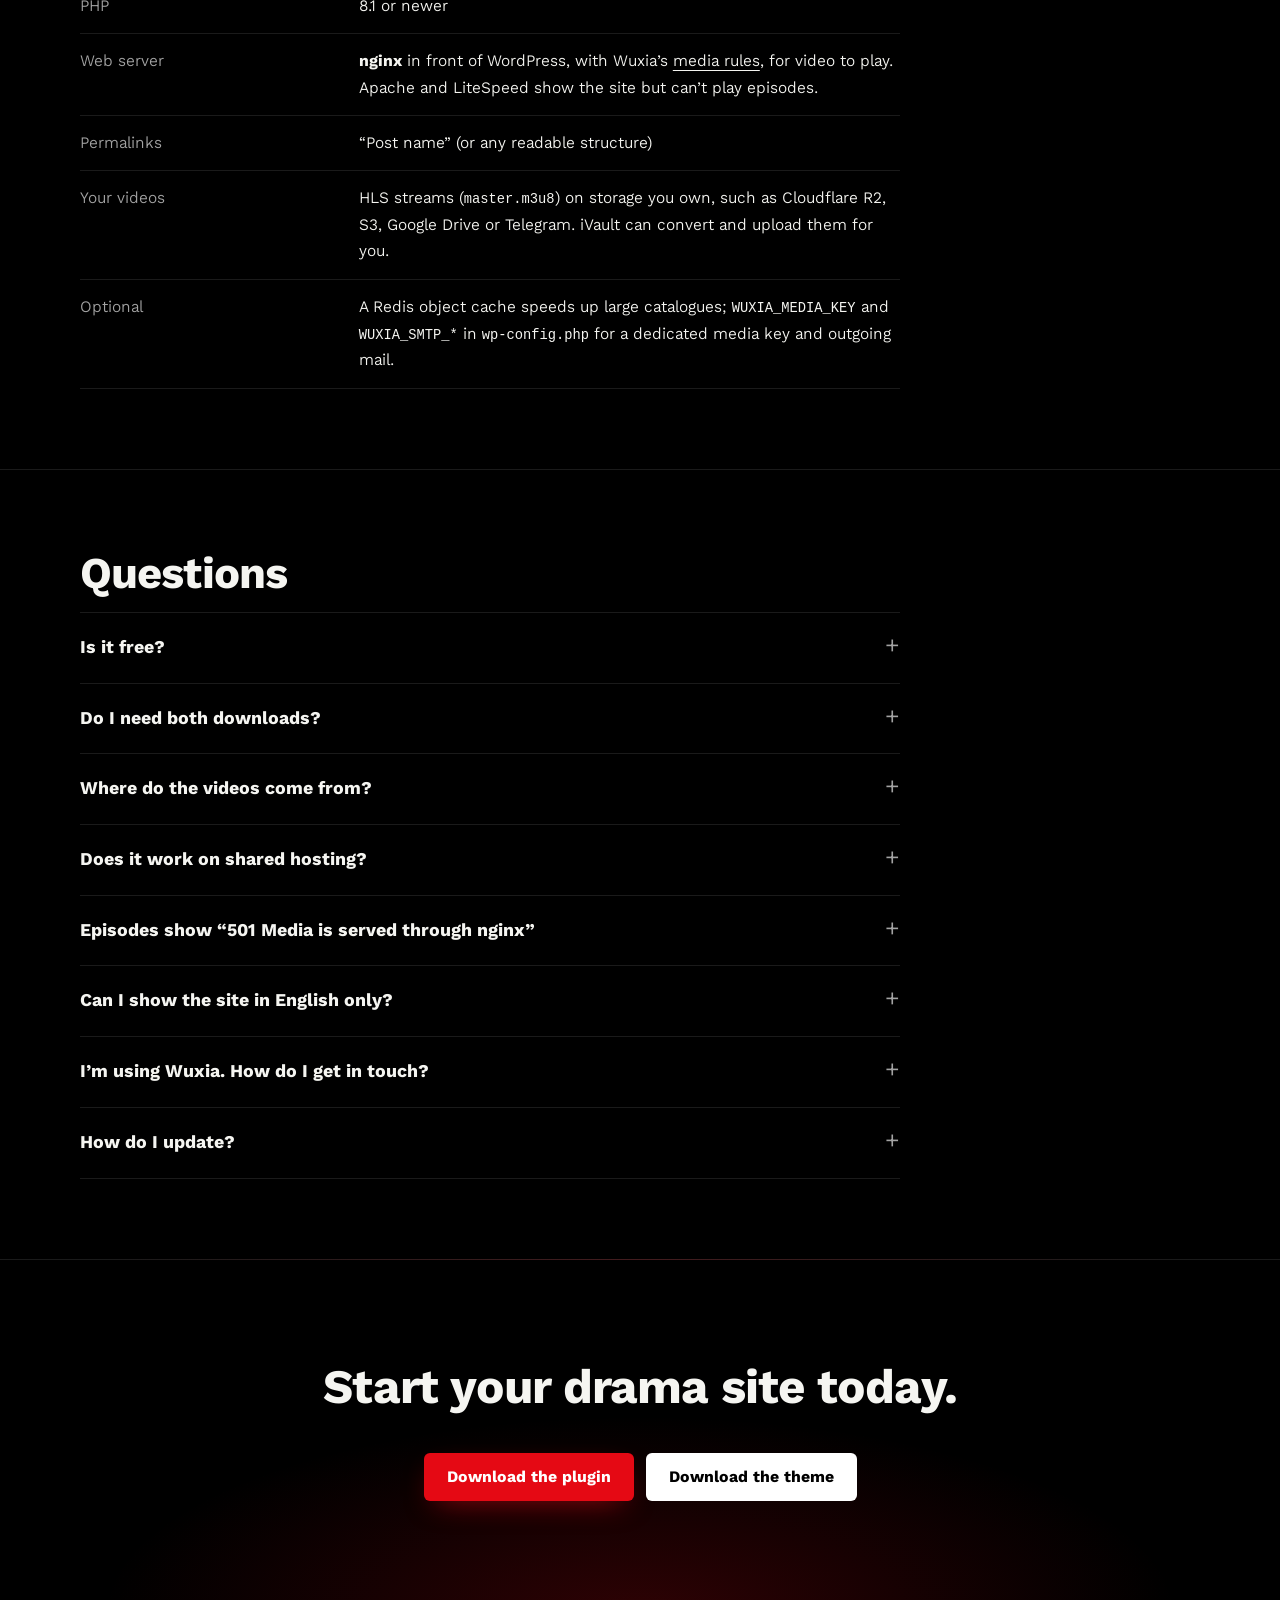
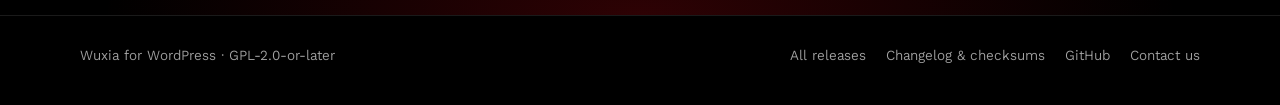
==== commit 4de069c0: "Trusted by DramaSabay, and a way to get in touch - 'Trusted by' under the hero: DramaSabay's logo, l" ====
--- a/index.html
+++ b/index.html
@@ -18,7 +18,7 @@
   <meta name="twitter:card" content="summary_large_image">
   <script src="assets/intro.js?v=14f276ac"></script>
   <link rel="preload" href="assets/fonts/KantumruyPro-Variable.ttf" as="font" type="font/ttf" crossorigin>
-  <link rel="stylesheet" href="assets/site.css?v=a9d75eda">
+  <link rel="stylesheet" href="assets/site.css?v=447fc4e9">
 </head>
 <body>
   <div class="brand-intro" aria-hidden="true">
@@ -50,15 +50,15 @@
           <div class="downloads">
             <a class="btn btn-red" href="https://github.com/Wuxia-KH/wuxia-press-published-/releases/latest/download/wuxia-core.zip">
               <svg viewBox="0 0 24 24" fill="none" stroke="currentColor" stroke-width="2.2" stroke-linecap="round" stroke-linejoin="round" aria-hidden="true"><path d="M12 3v12m-5-5 5 5 5-5M5 21h14"/></svg>
-              Plugin <small>wuxia-core.zip · 107 KB</small>
+              Plugin <small>wuxia-core.zip · 108 KB</small>
             </a>
             <a class="btn btn-white" href="https://github.com/Wuxia-KH/wuxia-press-published-/releases/latest/download/wuxia-theme.zip">
               <svg viewBox="0 0 24 24" fill="none" stroke="currentColor" stroke-width="2.2" stroke-linecap="round" stroke-linejoin="round" aria-hidden="true"><path d="M12 3v12m-5-5 5 5 5-5M5 21h14"/></svg>
-              Theme <small>wuxia-theme.zip · 599 KB</small>
+              Theme <small>wuxia-theme.zip · 629 KB</small>
             </a>
           </div>
           <ul class="facts">
-            <li>Version 1.0.0</li>
+            <li>Version 1.1.0</li>
             <li>WordPress 6.5+</li>
             <li>PHP 8.1+</li>
             <li>Free, GPL-2.0</li>
@@ -68,6 +68,16 @@
           <div class="screen"><img src="assets/img/home.webp" width="1440" height="900" alt="The Wuxia home page: a billboard for Lighting Up the Stars above a row of new releases."></div>
           <div class="phone"><img src="assets/img/watch.webp" width="780" height="1688" alt="The episode page on a phone: the player, Episode 3, and next-episode buttons."></div>
         </div>
+      </div>
+    </section>
+
+    <section class="trusted" aria-labelledby="trusted-title">
+      <div class="wrap">
+        <p class="trusted-label" id="trusted-title">Trusted by</p>
+        <ul class="trusted-sites">
+          <li><a href="https://dramasabay.com/" rel="noopener" title="DramaSabay: Asian dramas and movies"><img src="assets/img/sites/dramasabay.svg" width="767" height="120" alt="DramaSabay"></a></li>
+        </ul>
+        <p class="trusted-cta">Running a site on Wuxia? <a href="https://github.com/Wuxia-KH/wuxia-press-published-/issues/new?template=use-wuxia.yml">Get in touch on GitHub</a> to be listed here or to have your logo added to the Site logo switch.</p>
       </div>
     </section>
 
@@ -207,6 +217,10 @@
             <div class="a"><p>Yes. Choose English in Drama Manager → Settings. Titles and synopses come from each drama’s English fields, and no Khmer is shown anywhere on the public site.</p></div>
           </details>
           <details>
+            <summary>I’m using Wuxia. How do I get in touch?</summary>
+            <div class="a"><p>Open a <a href="https://github.com/Wuxia-KH/wuxia-press-published-/issues/new?template=use-wuxia.yml">“Using Wuxia on your site” issue on GitHub</a>. Tell us your site’s name and address, and whether you’d like it listed under Trusted by, your logo added to <span class="path">Drama Manager → Settings → Site logo</span>, or help with setup. We reply there.</p></div>
+          </details>
+          <details>
             <summary>How do I update?</summary>
             <div class="a"><p>Download the latest zips from this page and upload them again; WordPress offers to replace the current version. Your dramas, episodes and settings stay.</p></div>
           </details>
@@ -232,6 +246,7 @@
         <a href="https://github.com/Wuxia-KH/wuxia-press-published-/releases">All releases</a>
         <a href="https://github.com/Wuxia-KH/wuxia-press-published-/releases/latest">Changelog &amp; checksums</a>
         <a href="https://github.com/Wuxia-KH/wuxia-press-published-">GitHub</a>
+        <a href="https://github.com/Wuxia-KH/wuxia-press-published-/issues/new?template=use-wuxia.yml">Contact us</a>
       </nav>
     </div>
   </footer>
--- a/assets/site.css
+++ b/assets/site.css
@@ -230,6 +230,19 @@
   .intro-play .brand-intro { animation-delay: 500ms; }
 }
 
+/* ---------- trusted by: the sites running Wuxia ----------
+   A quiet band under the hero: the label, the logos at one height, and how to
+   join. Logos show in full colour; they are the proof. */
+.trusted { padding: 36px 0 44px; border-top: 1px solid var(--line); text-align: center; }
+.trusted-label { margin: 0 0 18px; color: var(--muted); font-size: 13px; font-weight: 700; letter-spacing: 0.14em; text-transform: uppercase; }
+.trusted-sites { display: flex; flex-wrap: wrap; justify-content: center; align-items: center; gap: 24px 56px; margin: 0 0 20px; padding: 0; list-style: none; }
+.trusted-sites a { display: block; padding: 8px; border-radius: 8px; transition: opacity 150ms, transform 150ms var(--ease-out); }
+.trusted-sites a:hover { transform: translateY(-2px); }
+.trusted-sites a:focus-visible { outline: 2px solid var(--red); outline-offset: 4px; }
+.trusted-sites img { height: 34px; width: auto; }
+.trusted-cta { margin: 0 auto; max-width: 56ch; color: var(--muted); font-size: 15px; }
+.trusted-cta a { color: var(--text); }
+
 /* ---------- deploy.html: the deployment guide ----------
    A long page read top to bottom with a terminal open beside it: a table of
    contents that stays in view on wide screens, commands in copyable blocks,
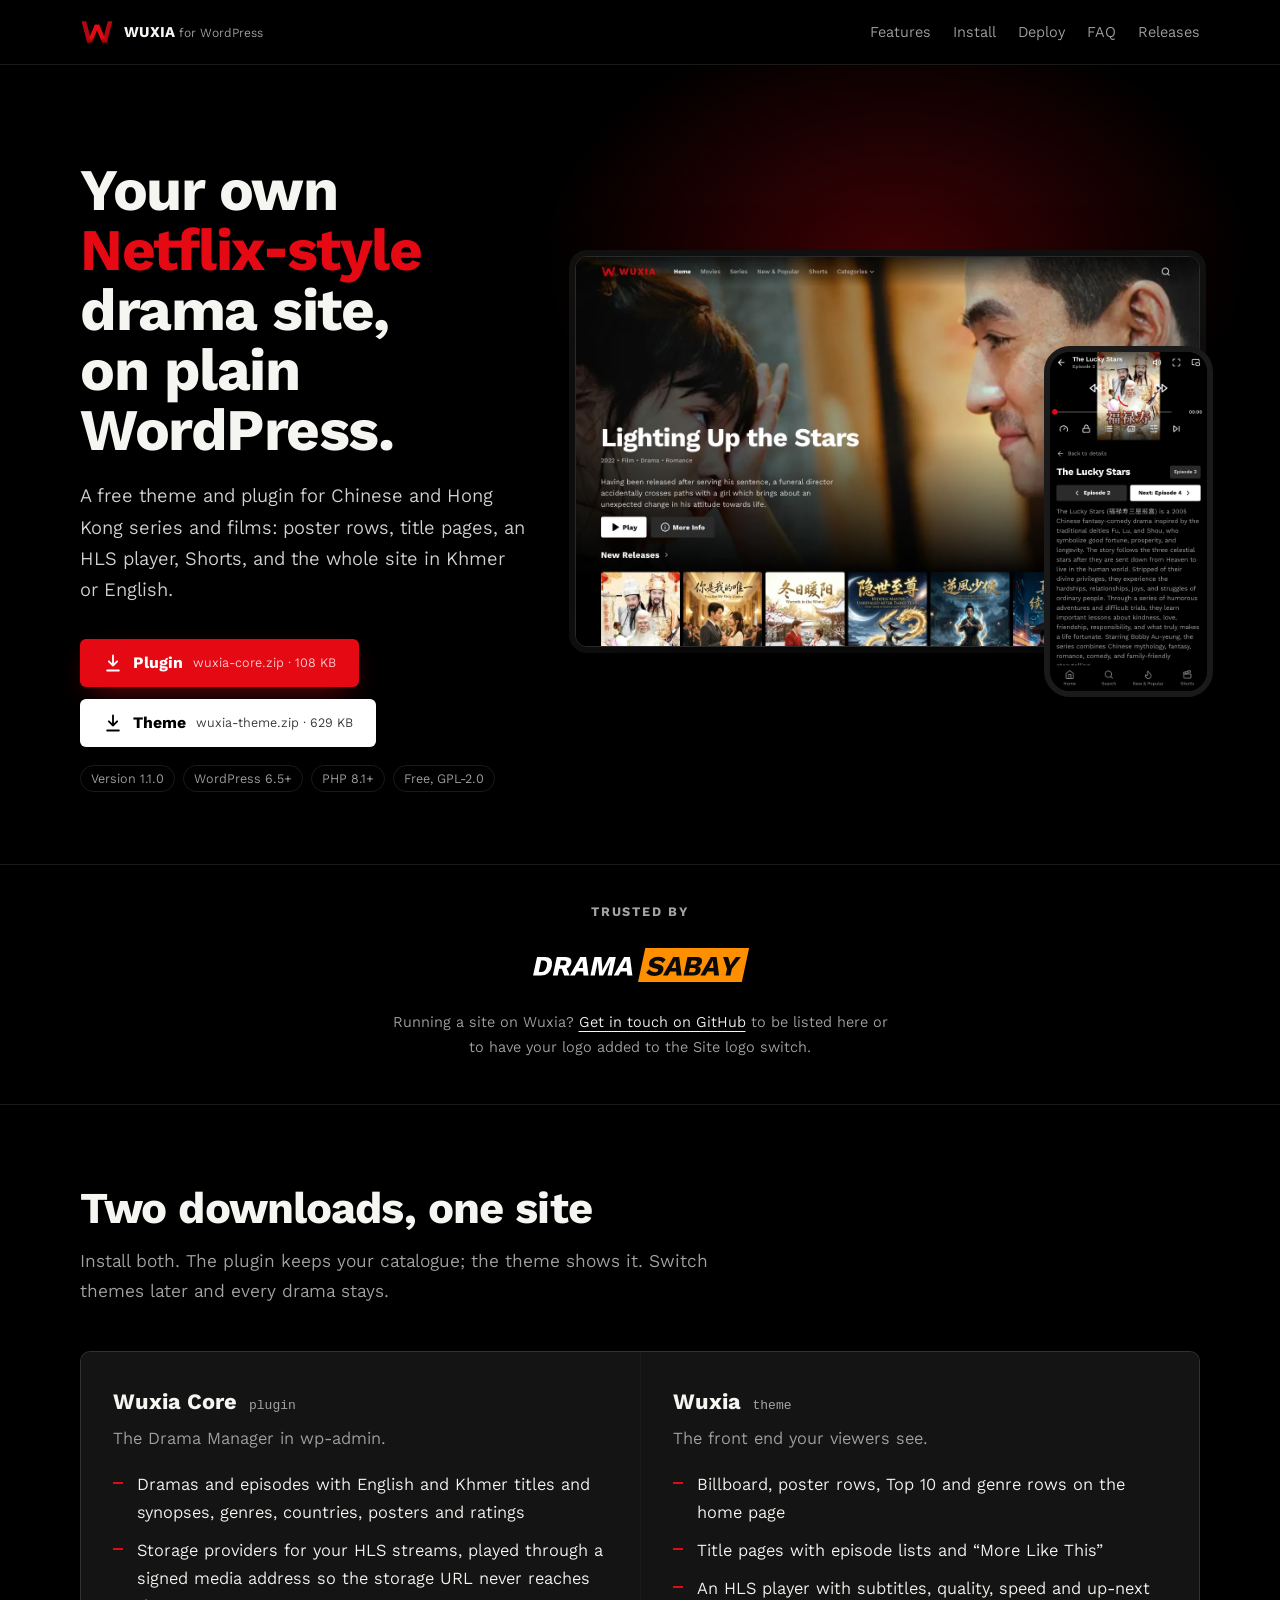
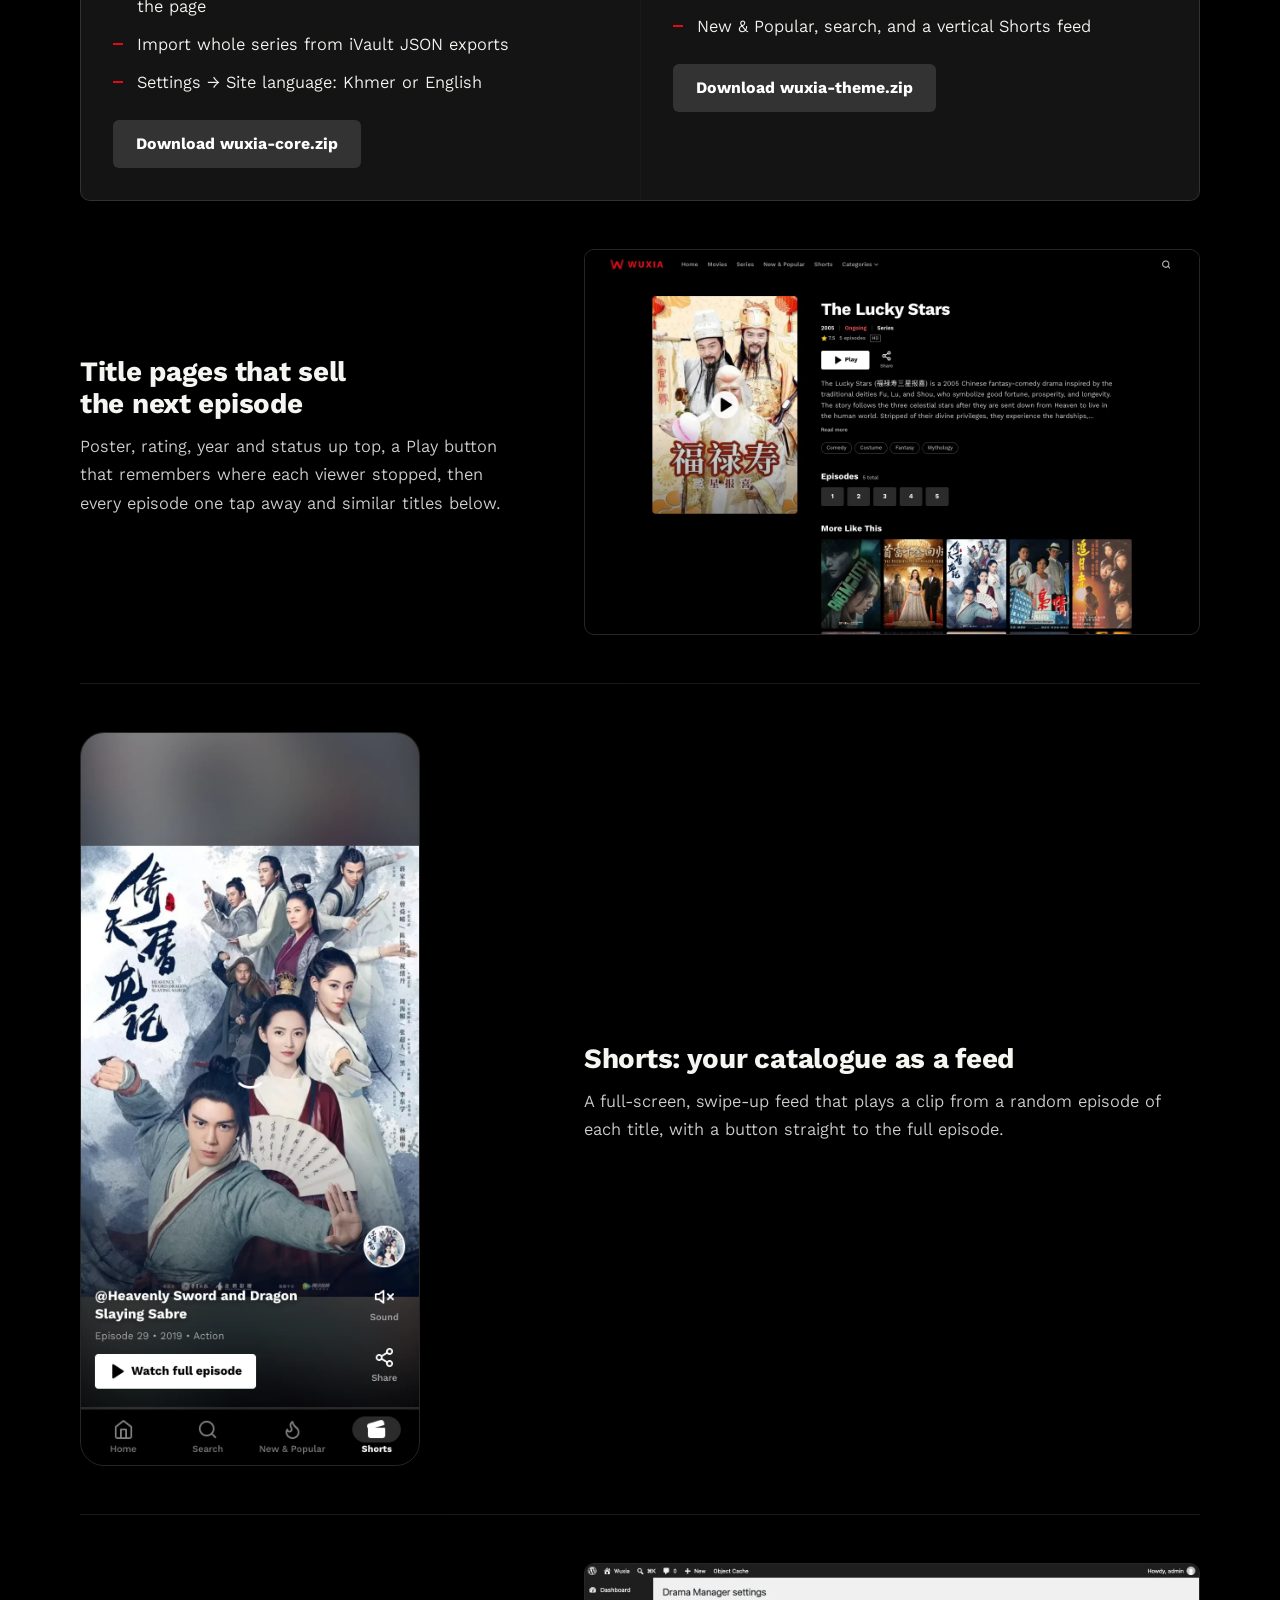
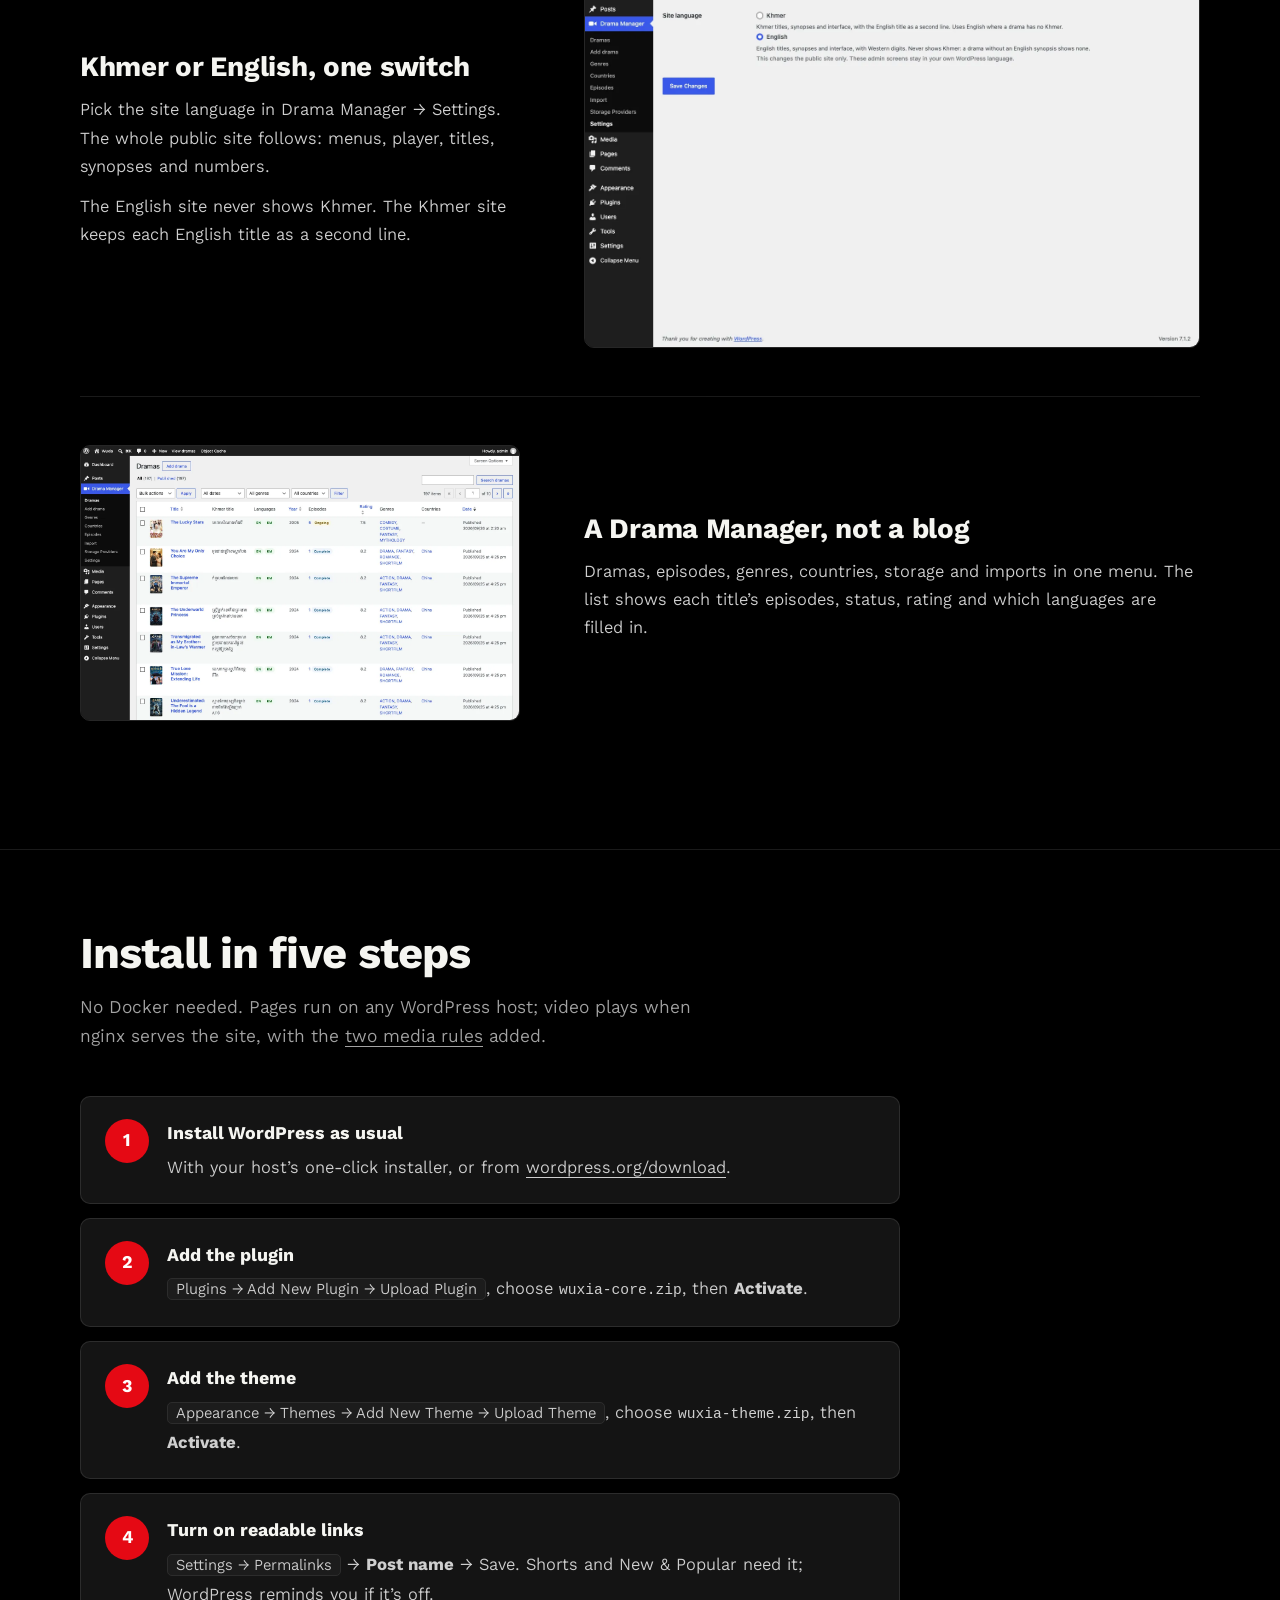
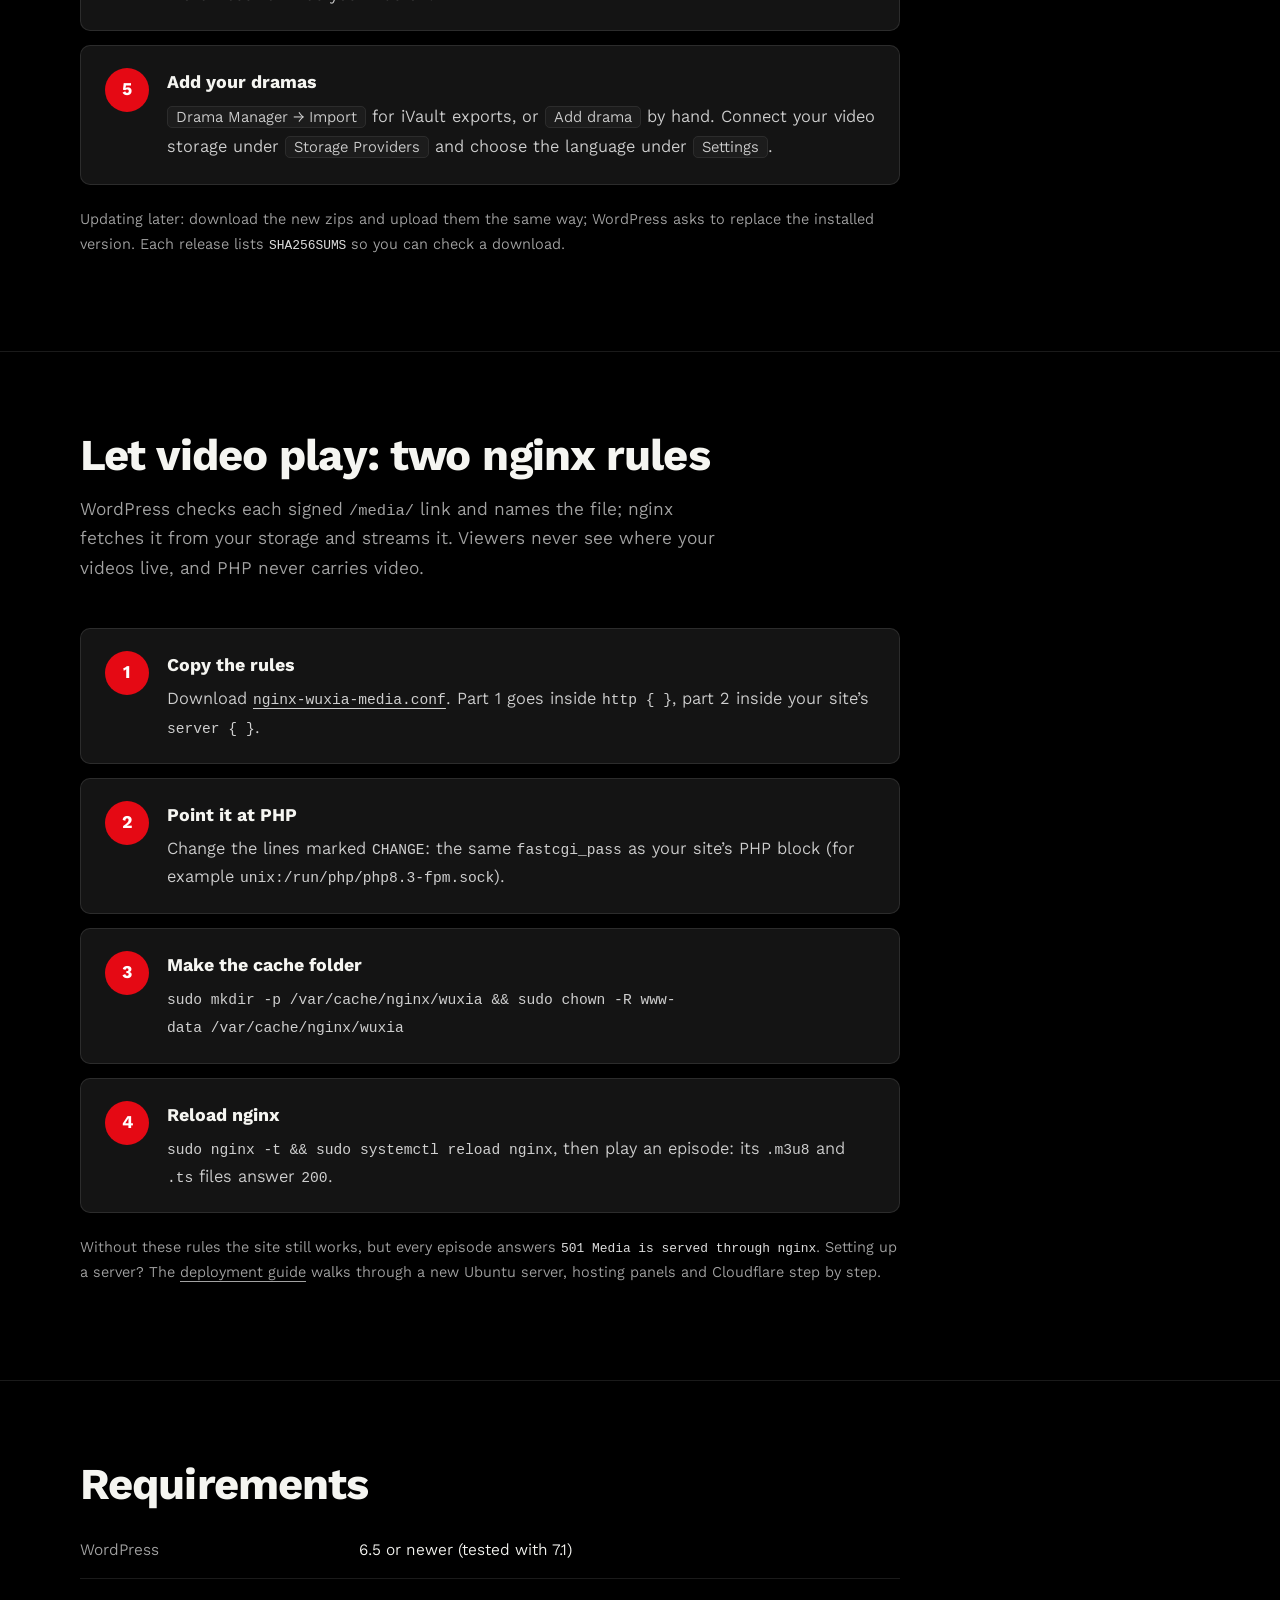
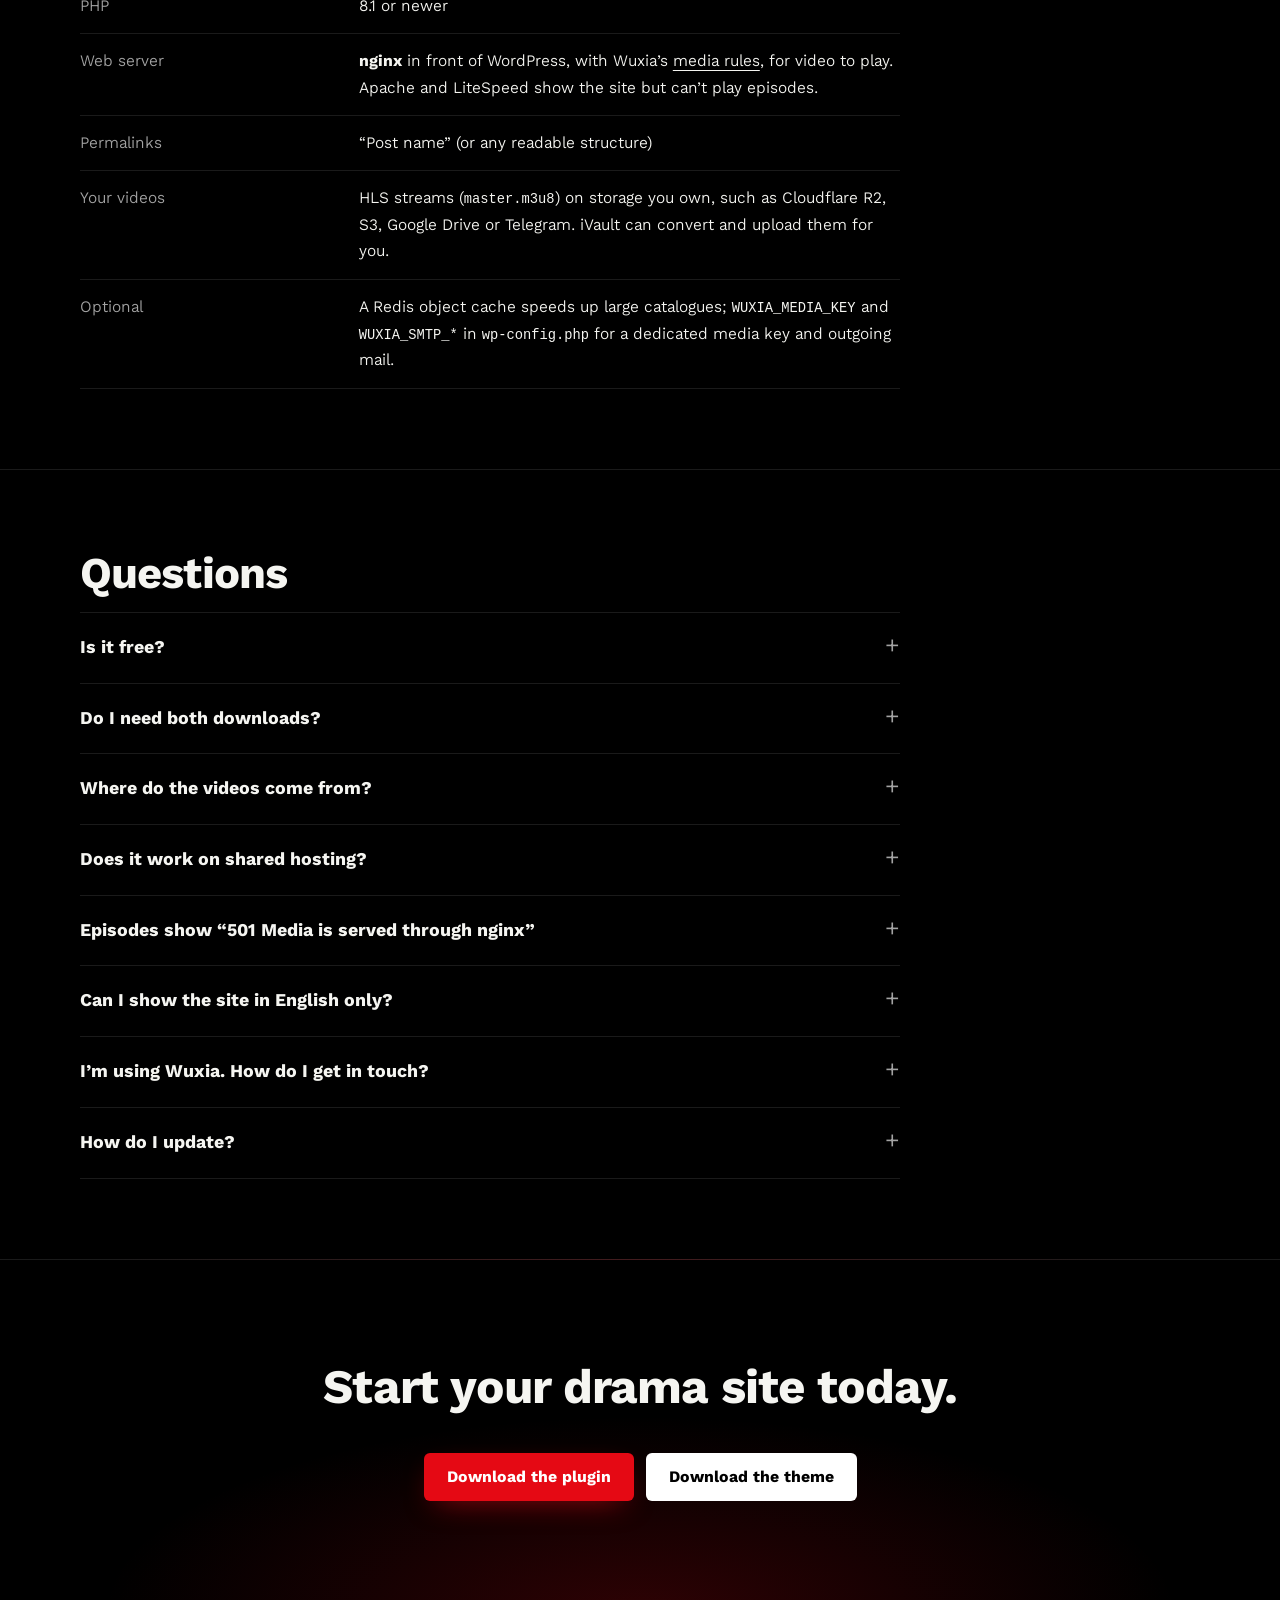
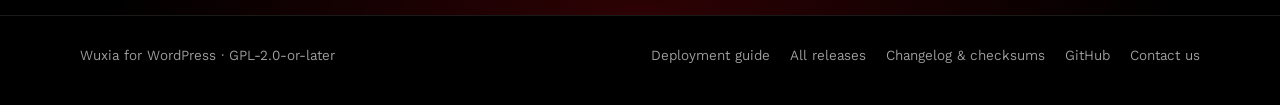
==== commit 21f174fb: "Path D: Nginx Proxy Manager, AI assistants, one menu for the site - Path D, Docker with Nginx Proxy " ====
--- a/index.html
+++ b/index.html
@@ -31,7 +31,7 @@
   <header class="top">
     <div class="wrap">
       <a class="brand" href="./"><img src="assets/img/mark.svg" alt="" width="34" height="26"><span>WUXIA <small>for WordPress</small></span></a>
-      <nav class="menu" aria-label="Page">
+      <nav class="menu" aria-label="Site">
         <a class="wide" href="#features">Features</a>
         <a href="#install">Install</a>
         <a href="deploy.html">Deploy</a>
@@ -243,6 +243,7 @@
     <div class="wrap">
       <span>Wuxia for WordPress · GPL-2.0-or-later</span>
       <nav aria-label="Footer">
+        <a href="deploy.html">Deployment guide</a>
         <a href="https://github.com/Wuxia-KH/wuxia-press-published-/releases">All releases</a>
         <a href="https://github.com/Wuxia-KH/wuxia-press-published-/releases/latest">Changelog &amp; checksums</a>
         <a href="https://github.com/Wuxia-KH/wuxia-press-published-">GitHub</a>
